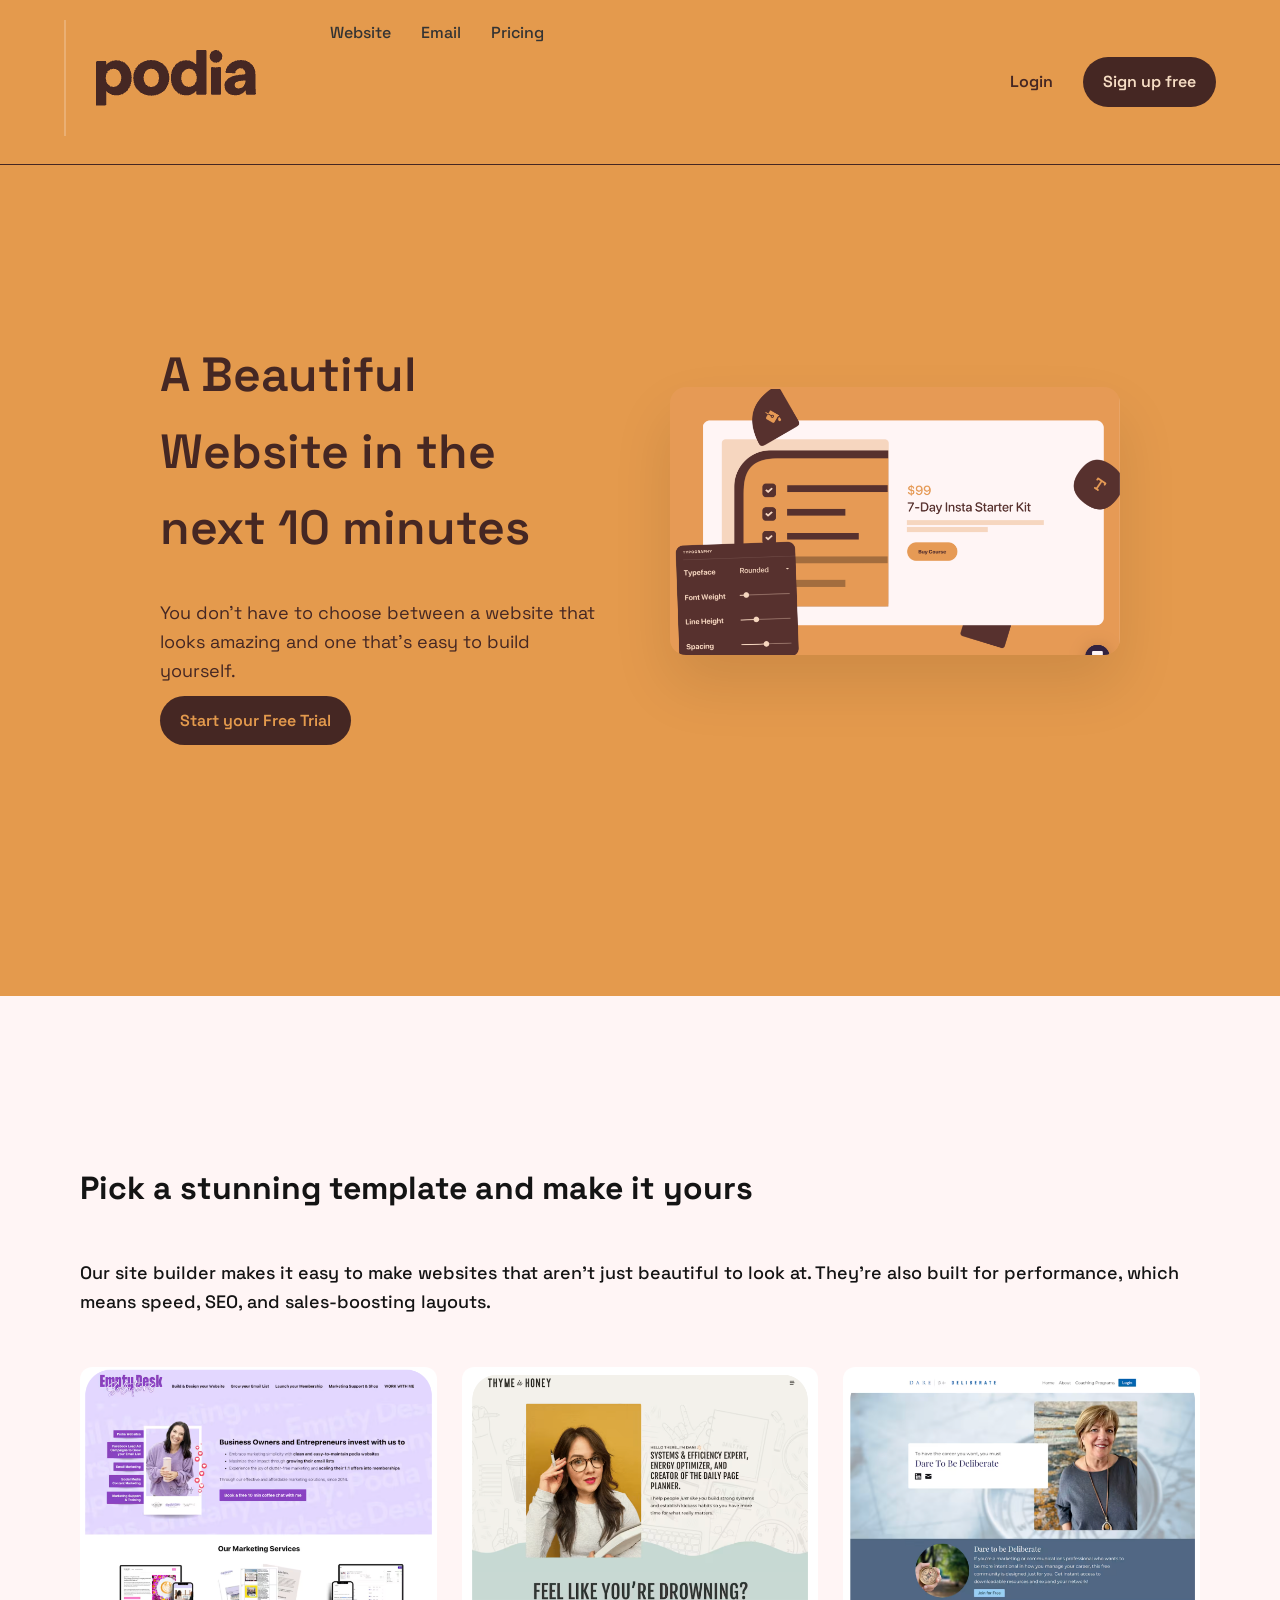
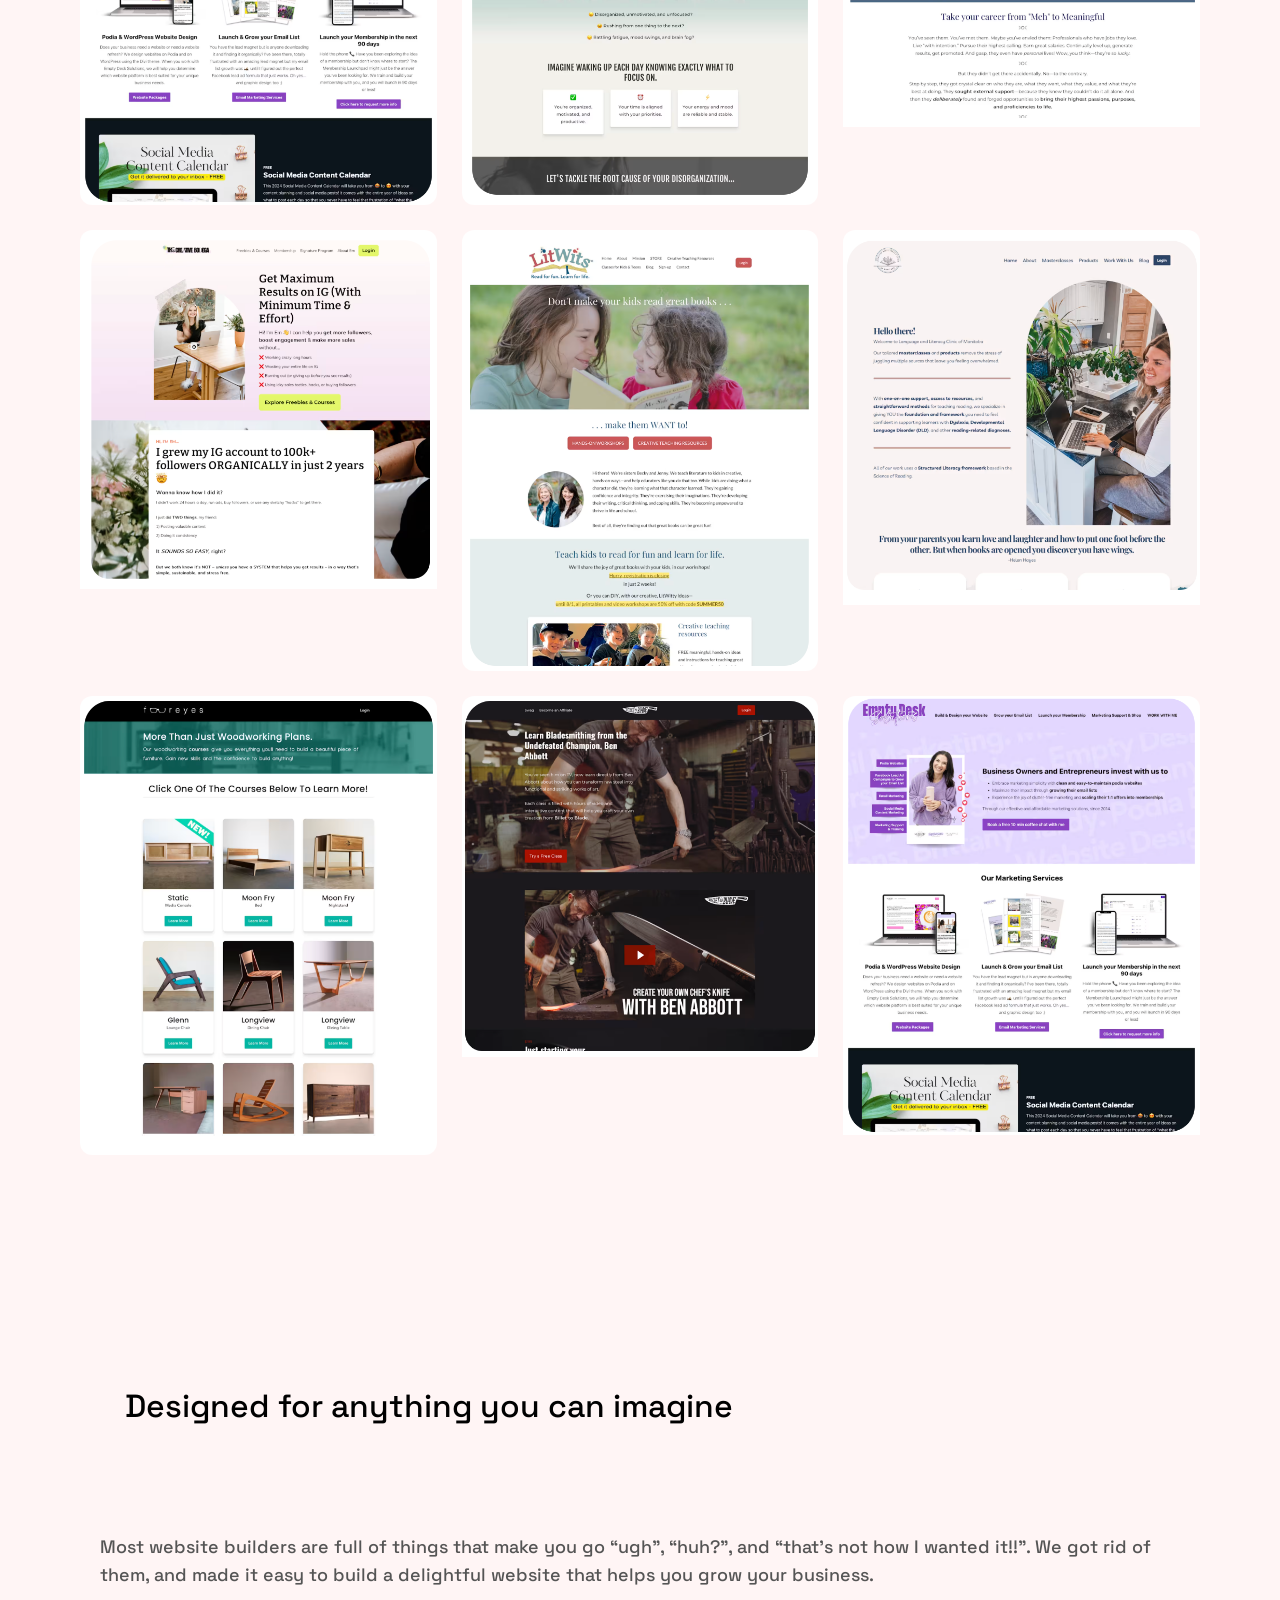
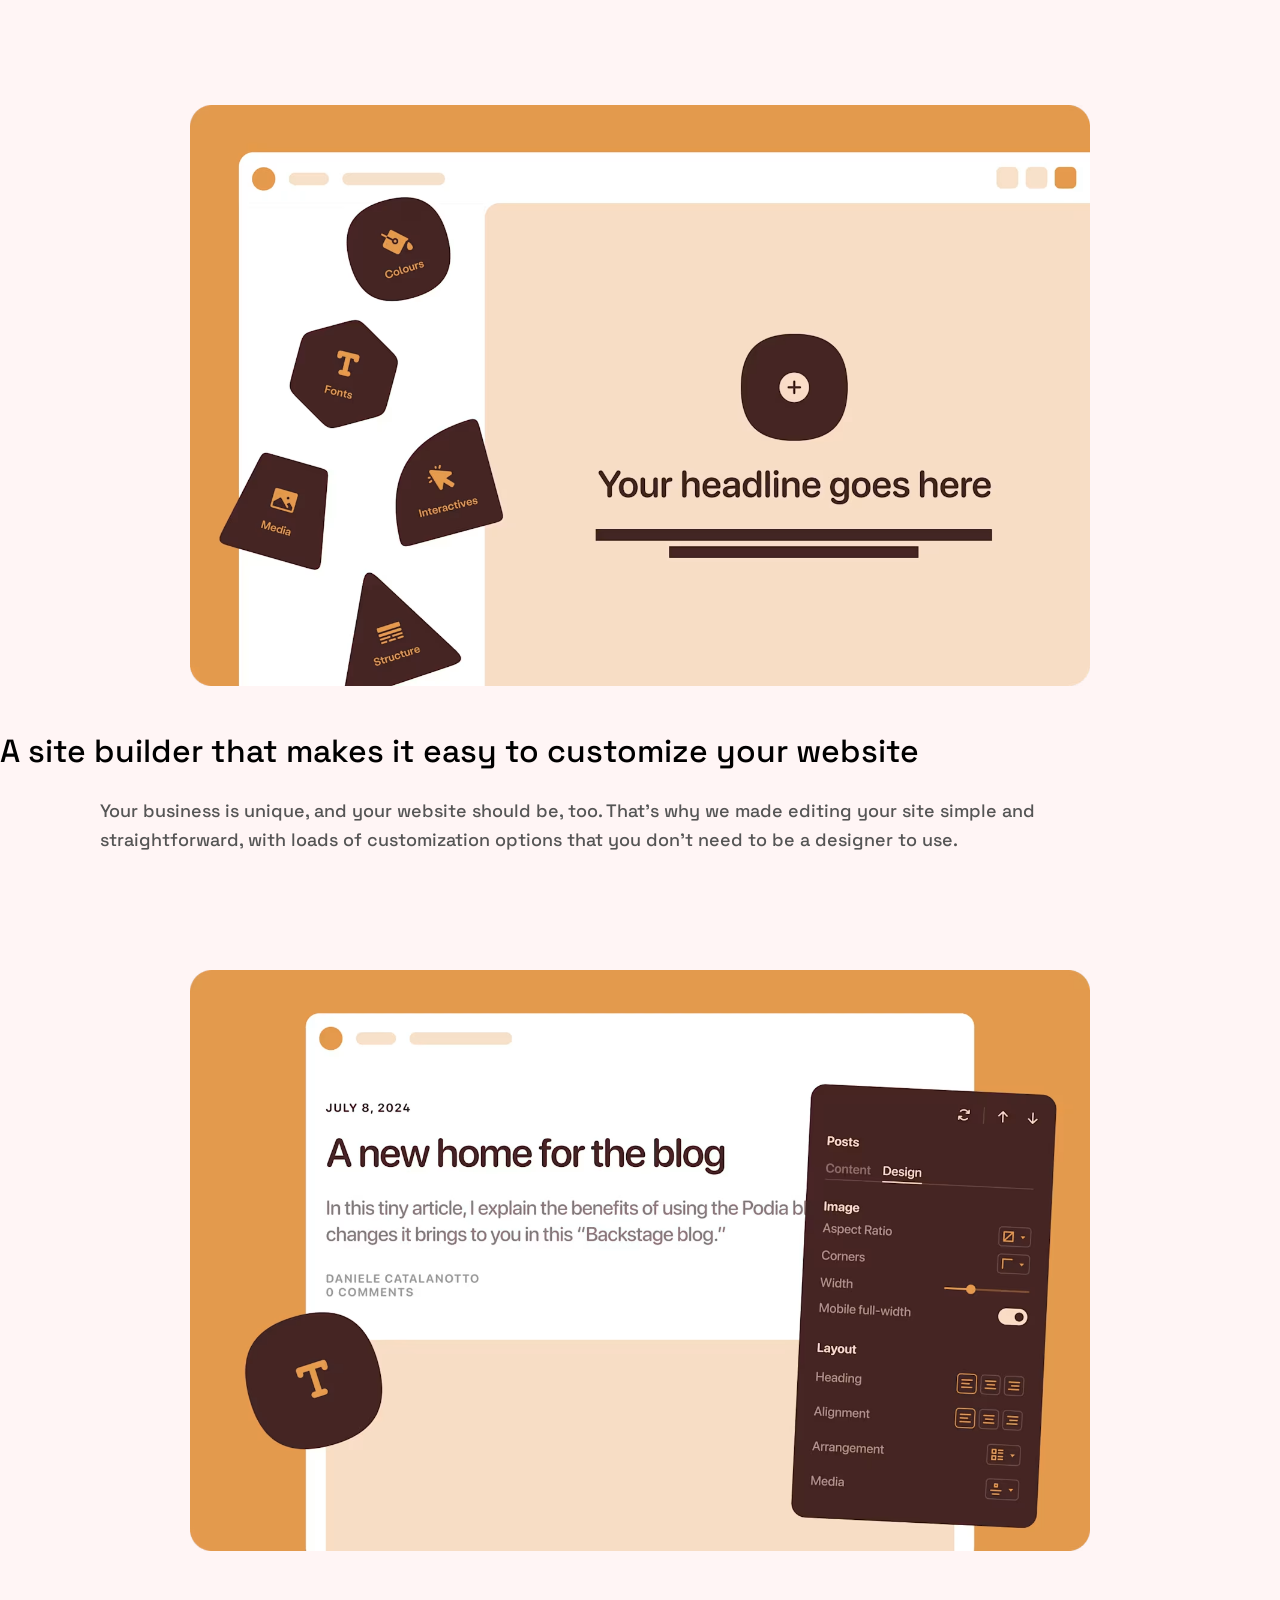
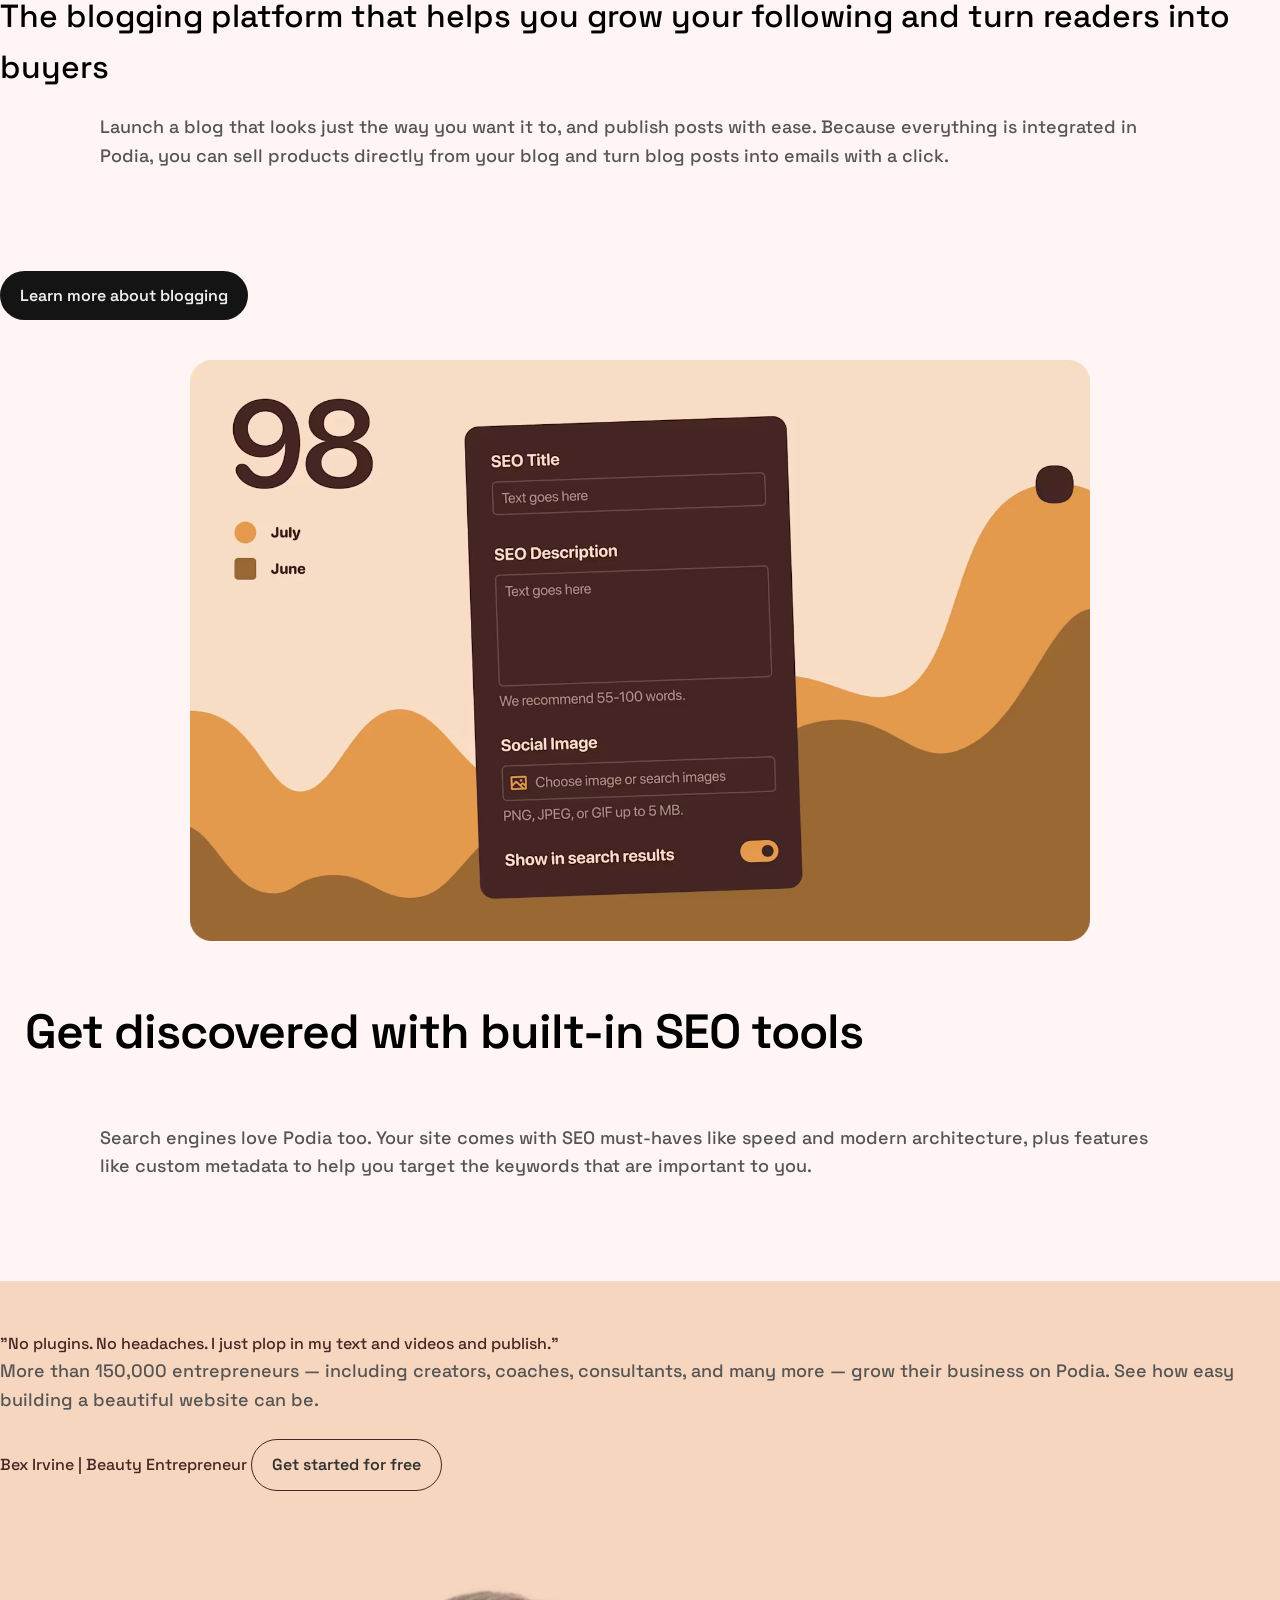
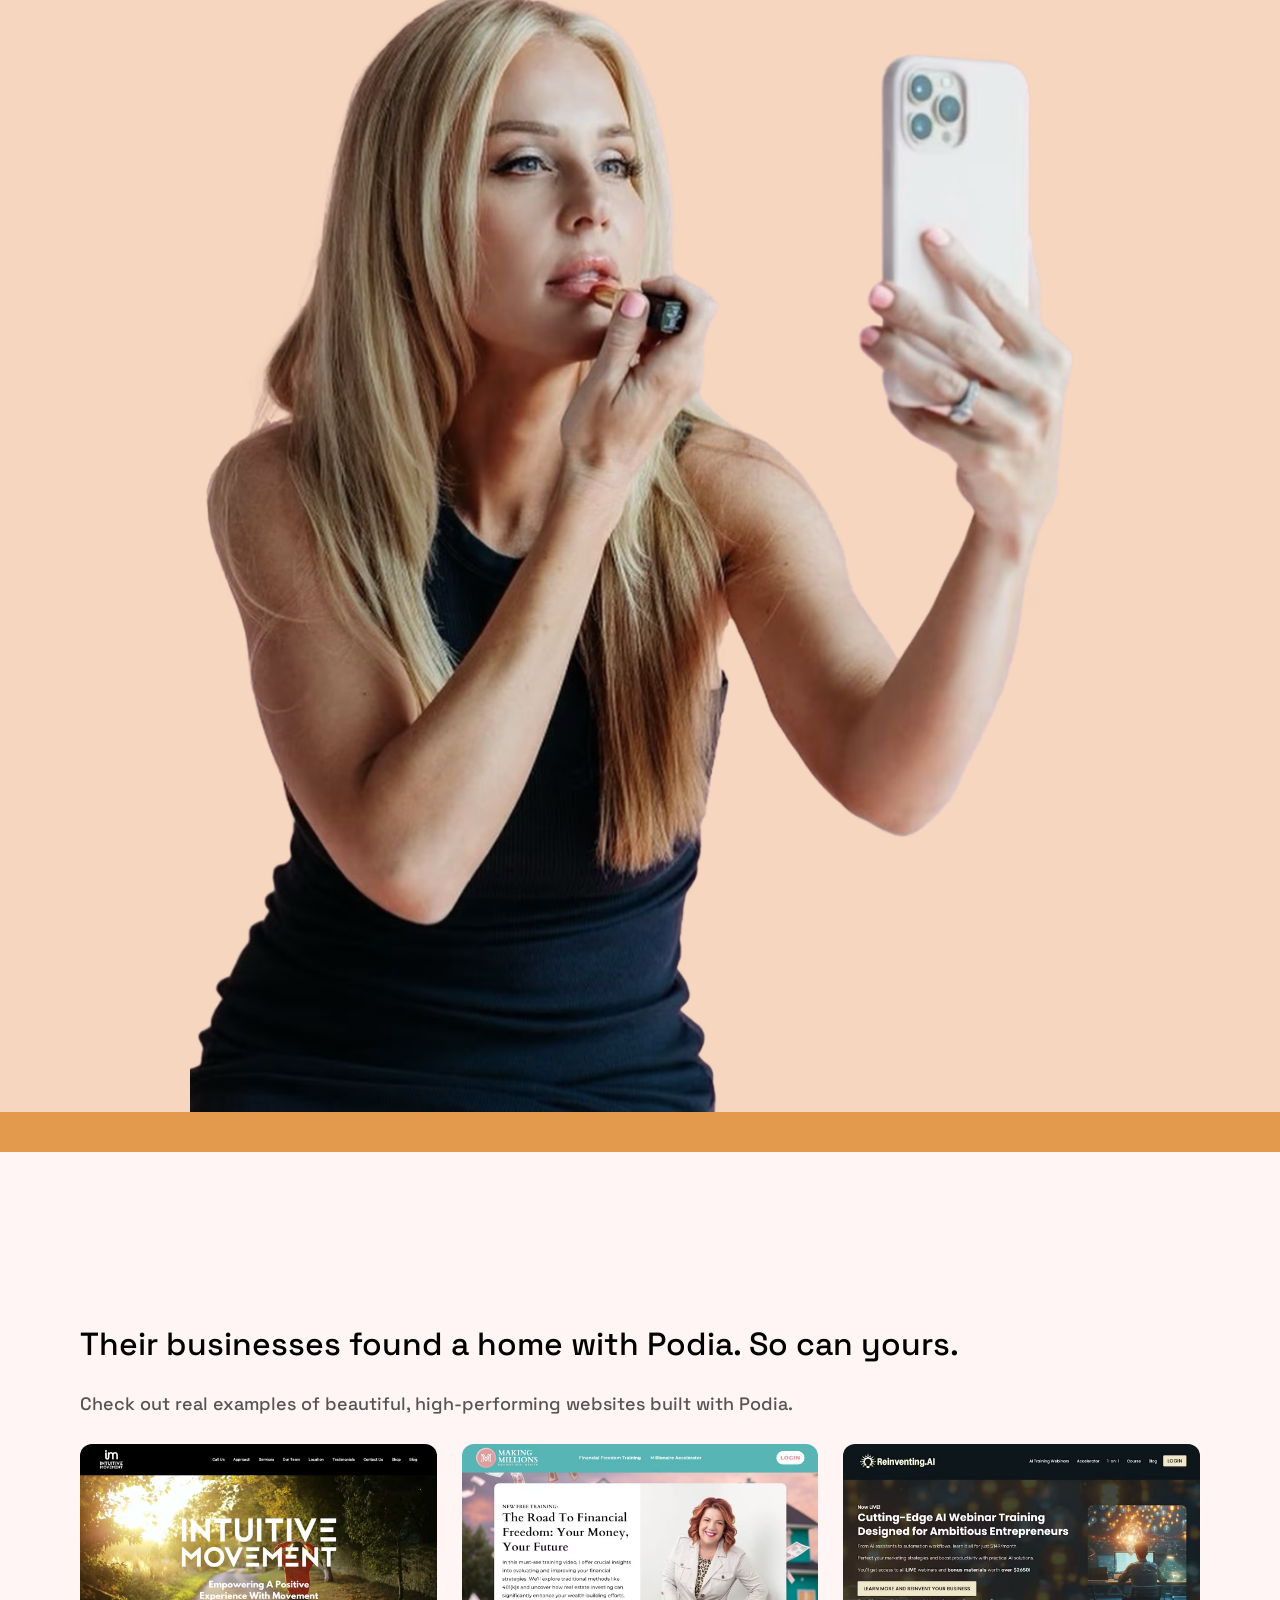
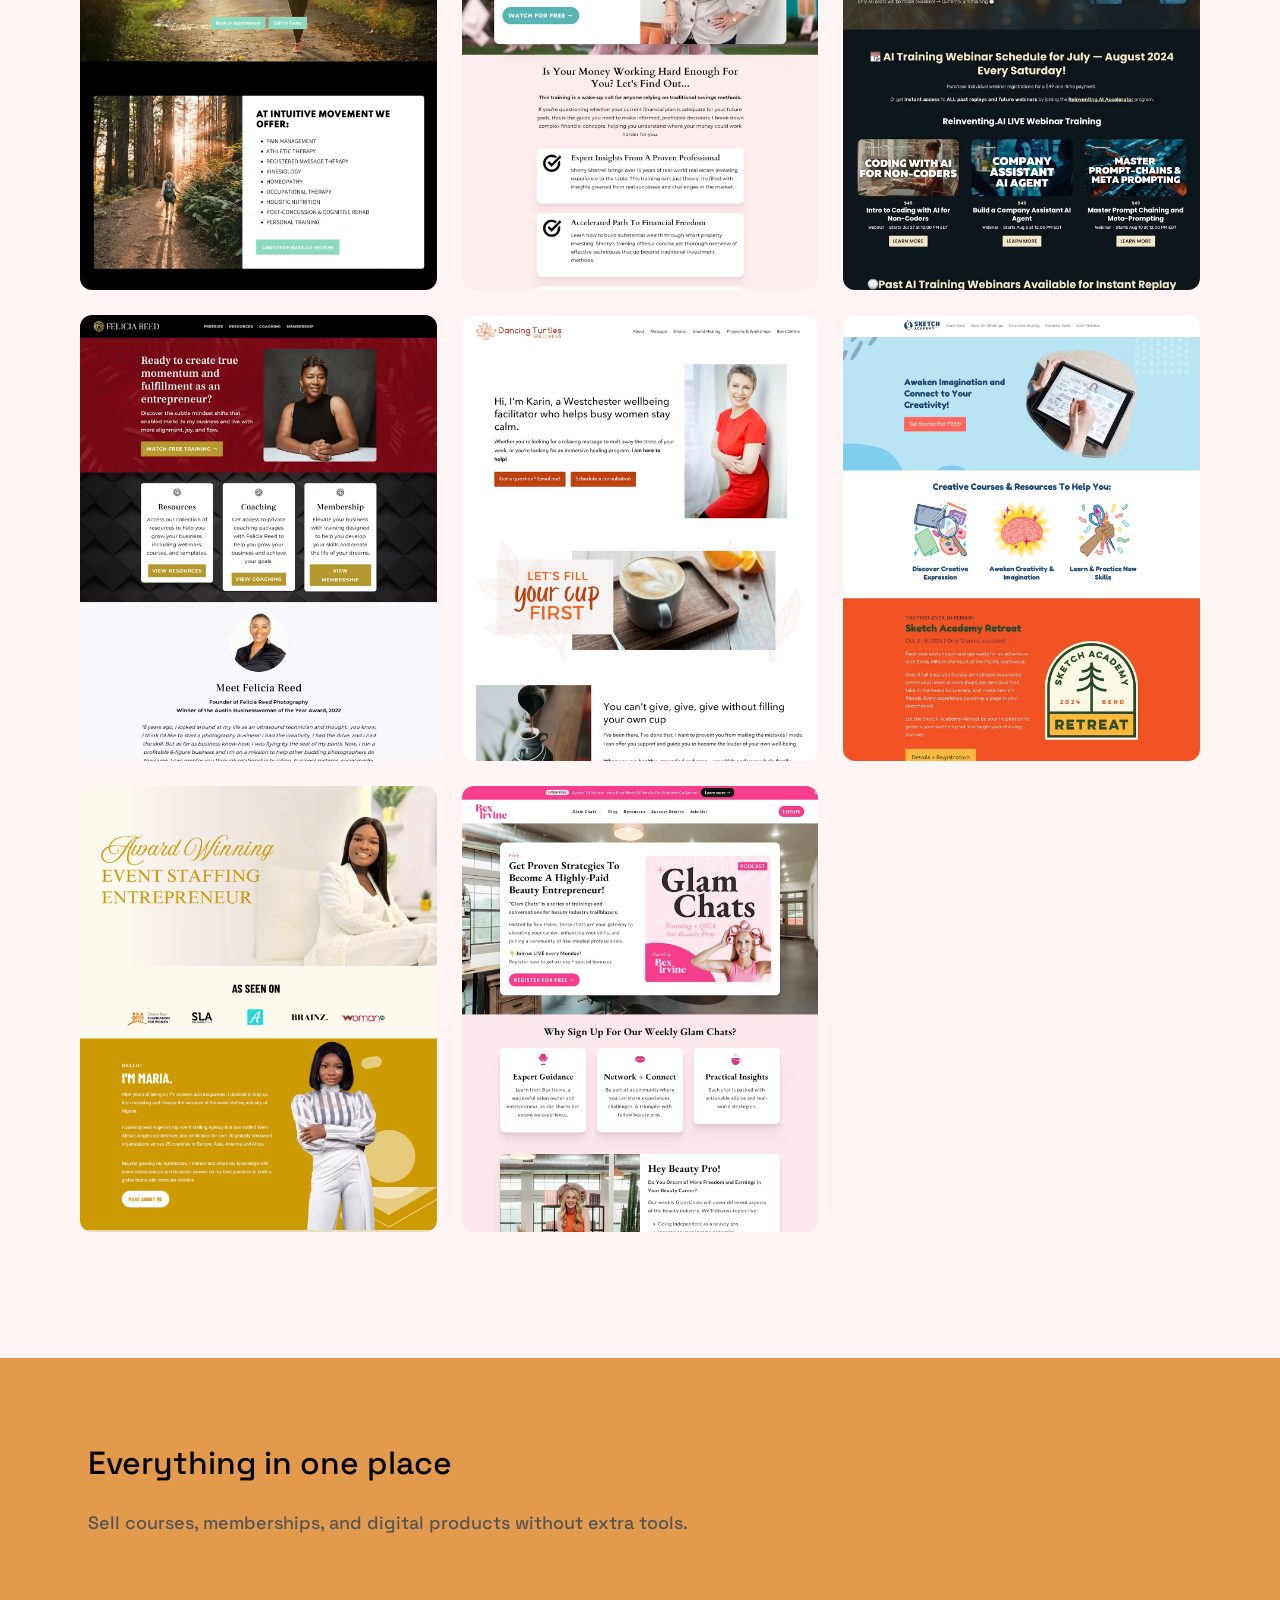
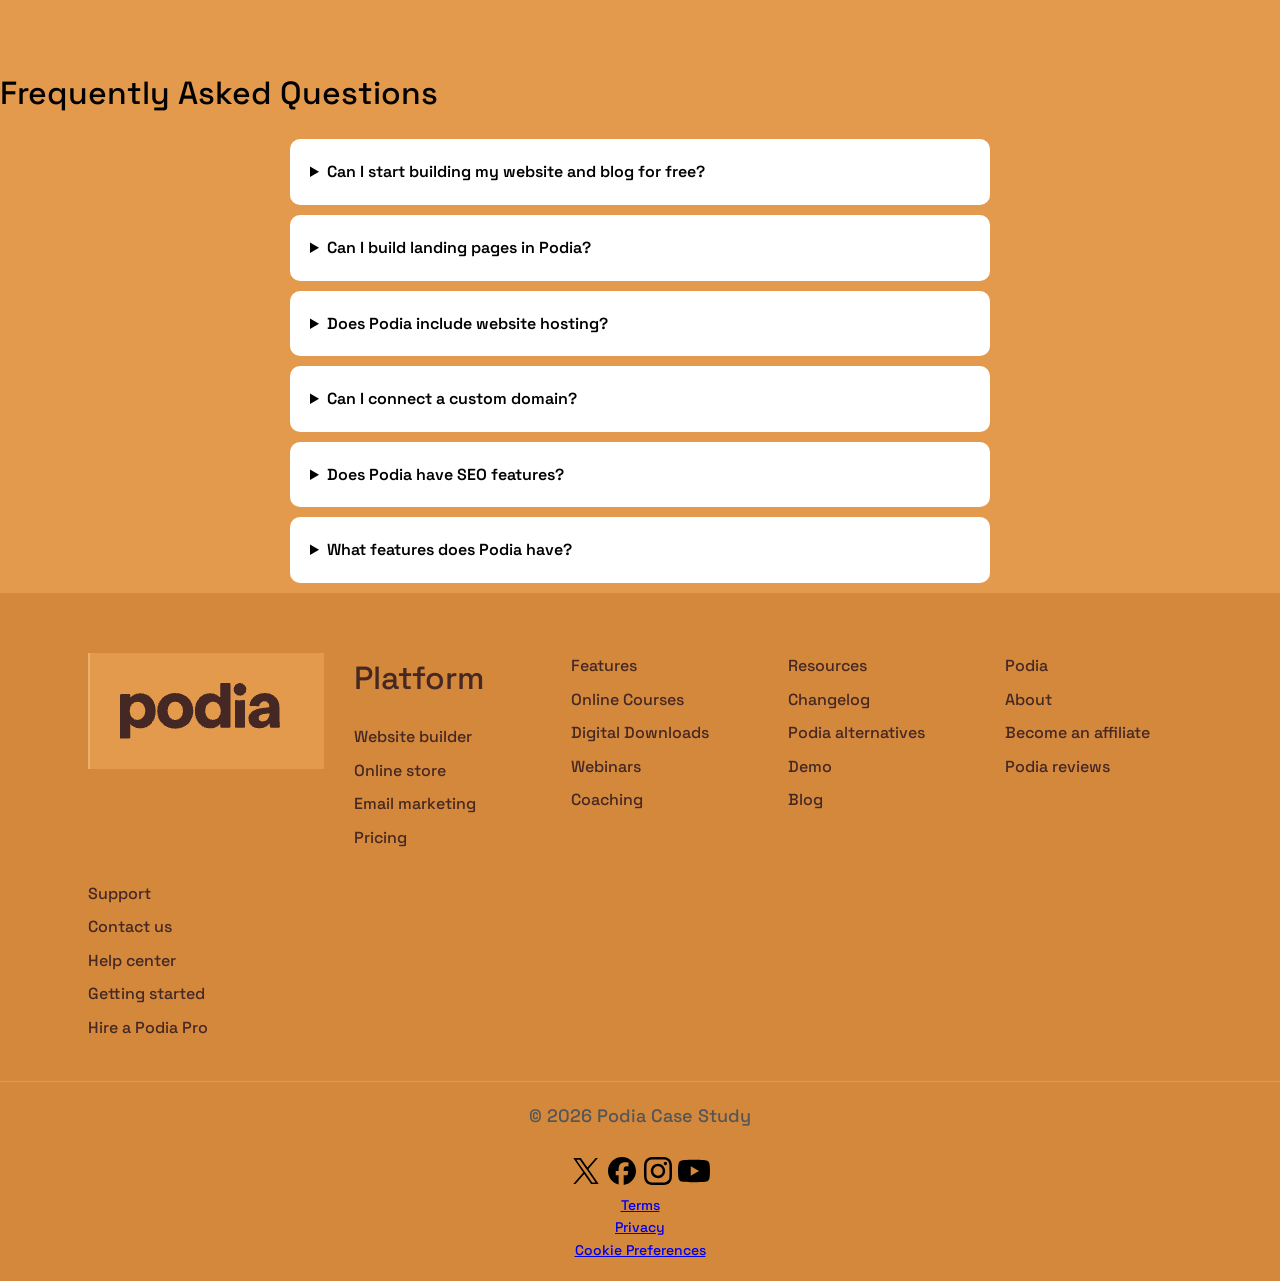
==== index.html @ 660a4ef2 "paths" ====
<!DOCTYPE html>

<html lang="en">

<head>

   <meta charset="UTF-8">
   <meta name="viewport" content="width-device-width, initial-scale-1.0">
    <meta http-equiv="X-UA-Compatible" content="ie=edge">
    <title>Website Page | Podia </title>

      <!-- Font -->
       <link rel="preconnect" href="https://fonts.googleapis.com">
       <link rel="preconnect" href="https://fonts.gstatic.com" crossorigin>
       <link href="https://fonts.googleapis.com/css2?family=Carter+One&family=Space+Grotesk:wght@300..700&display=swap" rel="stylesheet">
         <link href="https://fonts.googleapis.com/css2?family=Carter+One&family=Space+Grotesk:wght@300..700&display=swap" rel="stylesheet">


     <!-- CSS -->
         <link rel="stylesheet" href="css/normalize.css">
         <link rel="stylesheet" href="css/homepage.css">
</head>

<body>

<main class="page">



  <!-- NAV -->
  <header class="nav">
    <div class="container nav-inner">

      <ul class="nav-links">
        <li>
            <a href="#"><img src="components/img/atom-header-logo.png" alt="podia logo img"></a>
        </li>

        <li>
            <a href="#">Website</a>
        </li>

        <li>
            <a href="#">Email</a>
        </li>

        <li>
            <a href="#">Pricing</a>
        </li>
      </ul>

      <div class="nav-actions">
        <a class="btn btn-login" href="#">Login</a>
        <a class="btn btn-signup" href="#">Sign up free</a>
      </div>

    </div>
</header>



  <!-- HERO -->
  <section class="hero">

<div class="container hero-inner">

      <div class="hero-text">
        <h2 class="hero-header">A Beautiful Website in the next 10 minutes</h2>
        <p class="hero-p">
          You don’t have to choose between a website that looks amazing and one that’s easy to build yourself.
        </p>

        <div class="hero-buttons">
            <a class="btn btn-primary">Start your Free Trial</a>
         </div>
      </div>

      <div class="hero-image">
       <img srcset="components/img/molecule-hero-card.png" src="components/img/molecule-hero-.png" alt="hero-image">
      </div>

 </div>
 
  </section>

    <!-- GALLERY 1 -->
  <section class="gallery section">
    <div class="container-body-grid">
        <h2 class="gallery-heading">Pick a stunning template and make it yours</h2>
        <p class="gallery-p">Our site builder makes it easy to make websites that aren’t just beautiful to look at. They’re also built for performance, which means speed, SEO, and sales-boosting layouts.</p>
        <ul class="gallery-grid">
            <li>
                <a href="#" class="image-link"></a>
                <img src="components/img/template-card.png" alt="webcard">
                 <span class="hover-text">View Site</span>

            </li>
                <li>
                <a href="#" class="image-link"></a>
                <img src="components/img/template-card2.png" alt="webcard">
                 <span class="hover-text">View Site</span>

            </li>
                <li>
                <a href="#" class="image-link"></a>
                <img src="components/img/template-card3.png" alt="webcard">
                 <span class="hover-text">View Site</span>

            </li>
                <li>
                <a href="#" class="image-link"></a>
                <img src="components/img/template-card4.png" alt="webcard">
                 <span class="hover-text">View Site</span>

            </li>
                <li>
                <a href="#" class="image-link"></a>
                <img src="components/img/template-card6.png" alt="webcard">
                 <span class="hover-text">View Site</span>

            </li>
                <li>
                <a href="#" class="image-link"></a>
                <img src="components/img/template-card7.png" alt="webcard">
                 <span class="hover-text">View Site</span>

            </li>
               <li>
                <a href="#" class="image-link"></a>
                <img src="components/img/template-card8.png" alt="webcard">
                 <span class="hover-text">View Site</span>

            </li>
                <li>
                <a href="#" class="image-link"></a>
                <img src="components/img/template-card9.png" alt="webcard">
                 <span class="hover-text">View Site</span>

            </li>
                <li>
                <a href="#" class="image-link"></a>
                <img src="components/img/template-card.png" alt="webcard">
                 <span class="hover-text">View Site</span>

            </li>

        </ul>
    </div>
  </section>

  <div class="header-images">
    <h2 class="header-images-h2">Designed for anything you can imagine</h2>
    <p class="header-images-p">Most website builders are full of things that make you go “ugh”, “huh?”, and “that’s not how I wanted it!!”. We got rid of them, and made it easy to build a delightful website that helps you grow your business.</p>
    <img srcset="components/homeimg/site-builder.avif" src="components/homeimg/site-builder.avif" alt="headline hero image">

    <h2 class-="header-images-h2">A site builder that makes it easy to customize your website</h2>
    <p class="header-images-p">Your business is unique, and your website should be, too. That’s why we made editing your site simple and straightforward, with loads of customization options that you don’t need to be a designer to use.</p>
    <img srcset="components/homeimg/blogging-platform.avif" src="components/homeimg/blogging-platform.avif" alt="blogging image">
     <h2 class-="header-images-h2">The blogging platform that helps you grow your following and turn readers into buyers</h2>
    <p class="header-images-p">Launch a blog that looks just the way you want it to, and publish posts with ease. Because everything is integrated in Podia, you can sell products directly from your blog and turn blog posts into emails with a click.</p>
    <a class="btn btn-primary blog">Learn more about blogging</a>
     <img srcset="components/homeimg/seo-tools.avif" src="components/homeimg/seo-tools.avif" alt="seo tools image">
     <h1>Get discovered with built-in SEO tools</h1>
     <p class="header-images-p">Search engines love Podia too. Your site comes with SEO must-haves like speed and modern architecture, plus features like custom metadata to help you target the keywords that are important to you.</p>
    <div class="bex">
         <q> "No plugins. No headaches. I just plop in my text and videos and publish."</q>

            <p>More than 150,000 entrepreneurs — including creators, coaches, consultants, and many more — grow their business on Podia. See how easy building a beautiful website can be.</p>
             <cite>Bex Irvine | Beauty Entrepreneur</cite>
            <a class="btn btn-secondary">Get started for free</a>
        <img class="bex-img" srcset="components/homeimg/bex-irvine.avif" src="components/homeimg/bex-irvine.avif"  alt="bex irvine image">
    </div>

  </div>


    <!-- GALLERY 2 -->
<section class="gallery section">
    <div class="container-body-grid">
        <h2>Their businesses found a home with Podia. So can yours.</h2>
        <p>Check out real examples of beautiful, high-performing websites built with Podia.</p>
        <ul class="gallery-grid">
            <li>
                <a href="#" class="image-link"></a>
                <img src="components/homeimg/card1.avif" alt="webcard">
                 <span class="hover-text">View Site</span>

            </li>
                <li>
                <a href="#" class="image-link"></a>
                <img src="components/homeimg/card2.avif" alt="webcard">
                 <span class="hover-text">View Site</span>

            </li>
                <li>
                <a href="#" class="image-link"></a>
                <img src="components/homeimg/card3.avif" alt="webcard">
                 <span class="hover-text">View Site</span>

            </li>
                <li>
                <a href="#" class="image-link"></a>
                <img src="components/homeimg/card4.avif" alt="webcard">
                 <span class="hover-text">View Site</span>

            </li>
                <li>
                <a href="#" class="image-link"></a>
                <img src="components/homeimg/card5.avif" alt="webcard">
                 <span class="hover-text">View Site</span>

            </li>
                <li>
                <a href="#" class="image-link"></a>
                <img src="components/homeimg/card6.avif" alt="webcard">
                 <span class="hover-text">View Site</span>

            </li>
               <li>
                <a href="#" class="image-link"></a>
                <img src="components/homeimg/card7.avif" alt="webcard">
                 <span class="hover-text">View Site</span>

            </li>
                <li>
                <a href="#" class="image-link"></a>
                <img src="components/homeimg/card8.avif" alt="webcard">
                 <span class="hover-text">View Site</span>

            </li>
        </ul>
    </div>
  </section>



  <!-- GRID -->

  <!-- CARDS -->


<section class="section">
  <div class="container">

    <div class="feature">
      <div>
        <h2>Everything in one place</h2>
        <p>Sell courses, memberships, and digital products without extra tools.</p>
      </div>
      <img src="images/feature1.png" alt="">
    </div>

  </div>
</section>



<section class="faq">
<h2>Frequently Asked Questions</h2>
 <div class="faq-container">
  <details>
    <summary>Can I start building my website and blog for free?</summary>
    <div class="answer">
      <p>Yep, you can! Podia's 30-day free trial includes our no-code website builder and blogging tool so you can set up your full website, blog, and unlimited landing pages. Whether you’re a new creator or a seasoned small business owner, we make it easy and affordable to establish a memorable online presence.</p>
    </div>
  </details>

  <details>
    <summary>Can I build landing pages in Podia?</summary>
    <div class="answer">
      <p>Absolutely! You can use the Podia website tool to create a full website, stand-alone landing pages, or both. You can also decide whether or not each page has a site header. No matter what you create, you’ll have access to the same great library of website sections and design features.</p>
    </div>
  </details>


  <details>
    <summary>Does Podia include website hosting?</summary>
    <div class="answer">
      <p>We host all Podia websites, landing pages, and blogs, so you don’t have to worry about finding, maintaining, and paying for your own hosting. Podia websites also come with an SSL certificate to keep your site safe and secure.</p>
    </div>
  </details>

    <details>
    <summary>Can I connect a custom domain?</summary>
    <div class="answer">
      <p>All plans come with a free podia.com subdomain that you can use for as long as you like. If you prefer to use a custom domain name, you can connect your custom domain on Mover and Shaker.</p>
    </div>
  </details>

    <details>
    <summary>Does Podia have SEO features?</summary>
    <div class="answer">
      <p>Podia has SEO features for your website pages, landing pages, and blog posts. For each page and post, you can adjust your SEO title and description, customize your URL, and decide whether or not your content should appear in the search results.</p>
    </div>
  </details>


    <details>
    <summary>What features does Podia have?</summary>
    <div class="answer">
      <p>Podia is an all-in-one platform for running your online business. You get a full website, your own blog, unlimited landing pages, and the ability to sell digital products like courses, coaching, downloads, webinars, and any other type of file you like. Podia also includes your checkout cart, online store, affiliates, and email marketing so you don’t have to connect other tools.</p>
    </div>
  </details>


</div>

</section>

</main>


 <!-- FOOTER -->
 <footer class="footer">

  <div class="container footer-grid">

    <!-- BRAND -->
    <div class="footer-branding">
      <img src="components/img/atom-header-logo.png" alt="Podia logo">
    </div>

    <!-- COLUMN -->
    <div class="footer-col">
   <h2>Platform</h2>
                <a href="#">Website builder </a>
                <a href="#">Online store </a>
                <a href="#">Email marketing </a>
                <a href="#">Pricing </a>
                </div>
                 <div class="footer-col">
                <h3>Features</h3>
                <a href="#">Online Courses </a>
                <a href="#">Digital Downloads </a>
                <a href="#">Webinars </a>
                <a href="#">Coaching </a>
                </div>

                <div class="footer-col">
                    <h3>Resources</h3>
                    <a href="#">Changelog </a>
                    <a href="#">Podia alternatives </a>
                    <a href="#">Demo </a>
                    <a href="#">Blog </a>
                    </div>

                <div class="footer-col">
                    <h3>Podia</h3>
                    <a href="#">About </a>
                    <a href="#">Become an affiliate </a>
                    <a href="#">Podia reviews </a>
                    </div>


                <div class="footer-col">
                <h3>Support</h3>
                <a href="#">Contact us </a>
                <a href="#">Help center </a>
                <a href="#">Getting started </a>
                <a href="#">Hire a Podia Pro </a>
                </div>


  </div>

  <div class="footer-bottom">
    <div class="container">
      <p>© 2026 Podia Case Study</p>
      <svg xmlns="http://www.w3.org/2000/svg" width="32" height="32" viewBox="0 0 32 32">
        <path d="M18.42,14.009L27.891,3h-2.244l-8.224,9.559L10.855,3H3.28l9.932,14.455L3.28,29h2.244l8.684-10.095,6.936,10.095h7.576l-10.301-14.991h0Zm-3.074,3.573l-1.006-1.439L6.333,4.69h3.447l6.462,9.243,1.006,1.439,8.4,12.015h-3.447l-6.854-9.804h0Z"></path>
            </svg>
            <svg xmlns="http://www.w3.org/2000/svg" width="32" height="32" viewBox="0 0 32 32">
              <path d="M16,2c-7.732,0-14,6.268-14,14,0,6.566,4.52,12.075,10.618,13.588v-9.31h-2.887v-4.278h2.887v-1.843c0-4.765,2.156-6.974,6.835-6.974,.887,0,2.417,.174,3.043,.348v3.878c-.33-.035-.904-.052-1.617-.052-2.296,0-3.183,.87-3.183,3.13v1.513h4.573l-.786,4.278h-3.787v9.619c6.932-.837,12.304-6.74,12.304-13.897,0-7.732-6.268-14-14-14Z"></path>
            </svg>
            <svg xmlns="http://www.w3.org/2000/svg" width="32" height="32" viewBox="0 0 32 32">
                
              <path d="M10.202,2.098c-1.49,.07-2.507,.308-3.396,.657-.92,.359-1.7,.84-2.477,1.619-.776,.779-1.254,1.56-1.61,2.481-.345,.891-.578,1.909-.644,3.4-.066,1.49-.08,1.97-.073,5.771s.024,4.278,.096,5.772c.071,1.489,.308,2.506,.657,3.396,.359,.92,.84,1.7,1.619,2.477,.779,.776,1.559,1.253,2.483,1.61,.89,.344,1.909,.579,3.399,.644,1.49,.065,1.97,.08,5.771,.073,3.801-.007,4.279-.024,5.773-.095s2.505-.309,3.395-.657c.92-.36,1.701-.84,2.477-1.62s1.254-1.561,1.609-2.483c.345-.89,.579-1.909,.644-3.398,.065-1.494,.081-1.971,.073-5.773s-.024-4.278-.095-5.771-.308-2.507-.657-3.397c-.36-.92-.84-1.7-1.619-2.477s-1.561-1.254-2.483-1.609c-.891-.345-1.909-.58-3.399-.644s-1.97-.081-5.772-.074-4.278,.024-5.771,.096m.164,25.309c-1.365-.059-2.106-.286-2.6-.476-.654-.252-1.12-.557-1.612-1.044s-.795-.955-1.05-1.608c-.192-.494-.423-1.234-.487-2.599-.069-1.475-.084-1.918-.092-5.656s.006-4.18,.071-5.656c.058-1.364,.286-2.106,.476-2.6,.252-.655,.556-1.12,1.044-1.612s.955-.795,1.608-1.05c.493-.193,1.234-.422,2.598-.487,1.476-.07,1.919-.084,5.656-.092,3.737-.008,4.181,.006,5.658,.071,1.364,.059,2.106,.285,2.599,.476,.654,.252,1.12,.555,1.612,1.044s.795,.954,1.051,1.609c.193,.492,.422,1.232,.486,2.597,.07,1.476,.086,1.919,.093,5.656,.007,3.737-.006,4.181-.071,5.656-.06,1.365-.286,2.106-.476,2.601-.252,.654-.556,1.12-1.045,1.612s-.955,.795-1.608,1.05c-.493,.192-1.234,.422-2.597,.487-1.476,.069-1.919,.084-5.657,.092s-4.18-.007-5.656-.071M21.779,8.517c.002,.928,.755,1.679,1.683,1.677s1.679-.755,1.677-1.683c-.002-.928-.755-1.679-1.683-1.677,0,0,0,0,0,0-.928,.002-1.678,.755-1.677,1.683m-12.967,7.496c.008,3.97,3.232,7.182,7.202,7.174s7.183-3.232,7.176-7.202c-.008-3.97-3.233-7.183-7.203-7.175s-7.182,3.233-7.174,7.203m2.522-.005c-.005-2.577,2.08-4.671,4.658-4.676,2.577-.005,4.671,2.08,4.676,4.658,.005,2.577-2.08,4.671-4.658,4.676-2.577,.005-4.671-2.079-4.676-4.656h0"></path>
            </svg>
            <svg xmlns="http://www.w3.org/2000/svg" width="32" height="32" viewBox="0 0 32 32">
              <path d="M31.331,8.248c-.368-1.386-1.452-2.477-2.829-2.848-2.496-.673-12.502-.673-12.502-.673,0,0-10.007,0-12.502,.673-1.377,.37-2.461,1.462-2.829,2.848-.669,2.512-.669,7.752-.669,7.752,0,0,0,5.241,.669,7.752,.368,1.386,1.452,2.477,2.829,2.847,2.496,.673,12.502,.673,12.502,.673,0,0,10.007,0,12.502-.673,1.377-.37,2.461-1.462,2.829-2.847,.669-2.512,.669-7.752,.669-7.752,0,0,0-5.24-.669-7.752ZM12.727,20.758V11.242l8.364,4.758-8.364,4.758Z"></path>
            </svg>

            <ul class="legal links">
                <li> <a class="link" href="#">Terms</a></li>
                <li> <a class="link" href="#">Privacy</a></li>
                 <li> <a class="link" href="#">Cookie Preferences </a></li>
            </ul>

      
    </div>
  </div>

</footer>



</body>


</html>
---- css/homepage.css ----
/* =========================
   RESET // BASE 
========================= */
* {
  box-sizing: border-box;
  margin: 0;
  padding: 0;
}

.section {
  padding: 120px 0;
}

.hero {
  padding-top: 140px;
}

.card {
  padding: 40px;
}

.hero {
  background: linear-gradient(180deg, #ffffff 0%, #f7f7fb 100%);
}

body {
  font-family: 'Space Grotesk', 'Inter', sans-serif;
  background: #E49A4D;
  line-height: 1.6;
  font-weight: 500;
}

.container {
  max-width: 1100px;
  margin: 0 auto;
  padding: 0 24px;
}

.section {
  padding: 80px 0;
}


h1 {
  font-size: 3rem;
  font-weight: 600;
  padding: 25px;
  border-radius: 20px;
  margin-block-start: 0.83em;
  margin-block-end: 0.83em; 
  margin-inline-start: 0px; margin-inline-end: 0px;
  line-height: 1.1;
  letter-spacing: -1px;

}

h2 {
    font-size: 2rem;
    margin-bottom: 20px;
}

p {
    margin-bottom: 25px;
    font-size: 18px;
  color: #555;
}
/* =========================
   layout 
========================= */
.container {
  width: 90%;
  max-width: 1200px;
  margin: 0 auto;
}

.section {
  padding: 80px 0;
}


/* =========================
  IMAGES
========================= */

.img {

     width: 100%;
  height: auto;
  display: block;
  object-fit: cover;
}

.header-images img {
  max-width: 900px;
  width: 100%;
  margin: 40px auto;
  display: block;
}

.feature img {
  max-width: 480px;
  width: 100%;
}



.hero-image {
  max-width: 500px;
}

.hero-image img {
  width: 100%;
}

/* =========================
   nav bar 
========================= */
.nav {
  background: #E49A4D;
  border-bottom: 1px solid #452723;
}

.nav-inner {
  display: flex;
  align-items: center;
  justify-content: space-between;
  padding: 20px 0;
}

.nav-links {
  display: flex;
  gap: 30px;
  list-style: none;
}

.nav-links a {
  text-decoration: none;
  color: #333;
  font-weight: 500;
}

.nav-actions {
  display: flex;
  gap: 10px;
}

nav-toggle {
    max-width: 100%;
    max-height: auto;
}

/* =========================
   BUTTONS 
========================= */


.btn {
  padding: 12px 20px;
  border-radius: 999px;
  font-weight: 600;
  text-decoration: none;
  display: inline-block;
  transition: 0.2s ease;
}

.btn-primary {
  background: #452723;
  color: #E49A4D;
  box-shadow: 0 8px 20px rgba #452723 ;
}

.btn-primary:hover {
  background: #452723;
  transform: translateY(-2px);

}

.btn-secondary {
  border: 1px solid #452723;
  color: #333;
}

.btn-login {
  color: #452723;
}

.btn-signup {
  background: #452723;
  color: #F6DDC4;
}



/* =========================
   HERO
========================= */

.hero {
    background: #E49A4D;
    padding: 140px 80px 251px 80px;
}

.hero-header {
    display: block;
    color: #452723;
    font-weight: 600;
    transition: .3s, opacity .3s;
    font-size: 3em;
    margin-block-start: 0.67em;
    margin-block-end: 0.67em;
    margin-inline-start: 0px;
    margin-inline-end: 0px;
}

.hero-inner {
  display: flex;
  align-items: center;
  gap: 60px;
}

.hero-text {
  flex: 1;
}

.hero-p {
  font-size: 18px;
  color: #452723 ;
  margin-bottom: 10px;
  transition: .3s, opacity .3s;
  font-weight: 400;
  margin-top: 16px;
}

.hero-image {
  flex: 1;
}

.hero-image img {
  width: 100%;
  border-radius: 16px;
  box-shadow: 0 30px 60px rgba(0,0,0,0.1);
}

/* =========================
   GRID 
========================= */


.grid-3 {
  display: grid;
  grid-template-columns: repeat(3, 1fr);
  gap: 25px;
}

.grid-2 {
  display: grid;
  grid-template-columns: repeat(2, 1fr);
  gap: 30px;
}


/* =========================
   CARDS
========================= */


.card {
  background: #452723;
  padding: 30px;
  border-radius: 12px;
  box-shadow: 0 10px 30px rgba(0,0,0,0.05);
  color: #eee9e3;
  border: 1px solid #eee;
  transition: 0.3s ease;
}

.card h3 {
  margin-bottom: 10px;
}

.card:hover {
  transform: translateY(-6px);
  box-shadow: 0 20px 40px rgba(0,0,0,0.08);
}


/* =========================
   GALLERY
========================= */

.gallery.section {
    background: #FFF5F5;
    padding: 167px 80px 126px 80px;

}

.gallery-heading {
    font-weight: 900;
    color: #141414;
    align-items: center;
}

.gallery-p {
    align-items: center;
    display: block;
     color: #141414;
    padding-top: 25px;
    padding-bottom: 25px;
    
}


.gallery-grid {
  display: grid;
  grid-template-columns: repeat(3, 1fr);
  gap: 25px;
  list-style: none;
}

.gallery-grid li {
  position: relative;
  overflow: hidden;
  border-radius: 12px;
  cursor: pointer;
}

.gallery-grid img {
  width: 100%;
  display: block;
  transition: transform 0.4s ease;
}

.gallery-grid li:hover img {
  transform: scale(1.08);
}

.hover-text {
  position: absolute;
  align-items: center;
  bottom: 30px;
  left: 30px;
  background-color: #FFF5F5;
  padding: 50px;
  border-radius: 20px;
  color: #303030;
  font-weight: 600;
  opacity: 0;
  transition: 0.4s ease-in-out;
  max-width: 100%;
}

@keyframes hover-text {
  from {
    transform: translateY(50px);
    opacity: 0;
  }
  to {
    transform: translateY(0);
    opacity: 1;
  }

}

.hover-text {
    animation: slideUpEntrance 0.8s ease-out forwards;
}

.gallery-grid li:hover .hover-text {
  opacity: 1;
}

.header-images-h2 {
    background-color: #FFF5F5;
    margin: 0;
    padding: 100px; 
    padding-left: 125px;

}

.header-images-p {
    padding-left: 100px;
    padding-right: 100px;
    padding-bottom: 75px;
    background-color: #FFF5F5;
}

.header-images {
    background-color: #FFF5F5;
}

.blog {
    background-color: #141414;
    color: #eee;

}


/* =========================
   bex irvine
========================= */

.bex {
    background-color: #F6D6BF;
    color: #452723;
    padding-top: 50px;
}

.bex-img {
    max-width: 400px;
}



/* =========================
   FAQ
========================= */


.faq-container {
  max-width: 700px;
  margin: 0 auto;
}

details {
  background: #fff;
  padding: 20px;
  border-radius: 10px;
  margin-bottom: 10px;
  cursor: pointer;
}

summary {
  font-weight: 600;
}

/* =========================
   FOOTER 
========================= */


.footer {
  background: #D3883C;
  color: #452723;
  padding-top: 60px;
}

.footer-grid {
  display: grid;
  grid-template-columns: repeat(5, 1fr);
  gap: 30px;
}

.footer-col a {
  display: block;
  color: #452723;
  text-decoration: none;
  margin-top: 8px;
}

.footer-col a:hover {
  color: #452723;
}

.footer-bottom {
  border-top: 1px solid #E49A4D;
  margin-top: 40px;
  padding: 20px 0;
  text-align: center;
  font-size: 14px;
}


@media (max-width: 900px) {
  .hero-inner {
    flex-direction: column;
    text-align: center;
  }

  .grid-3 {
    grid-template-columns: 1fr;
  }

  .grid-2 {
    grid-template-columns: 1fr;
  }
}
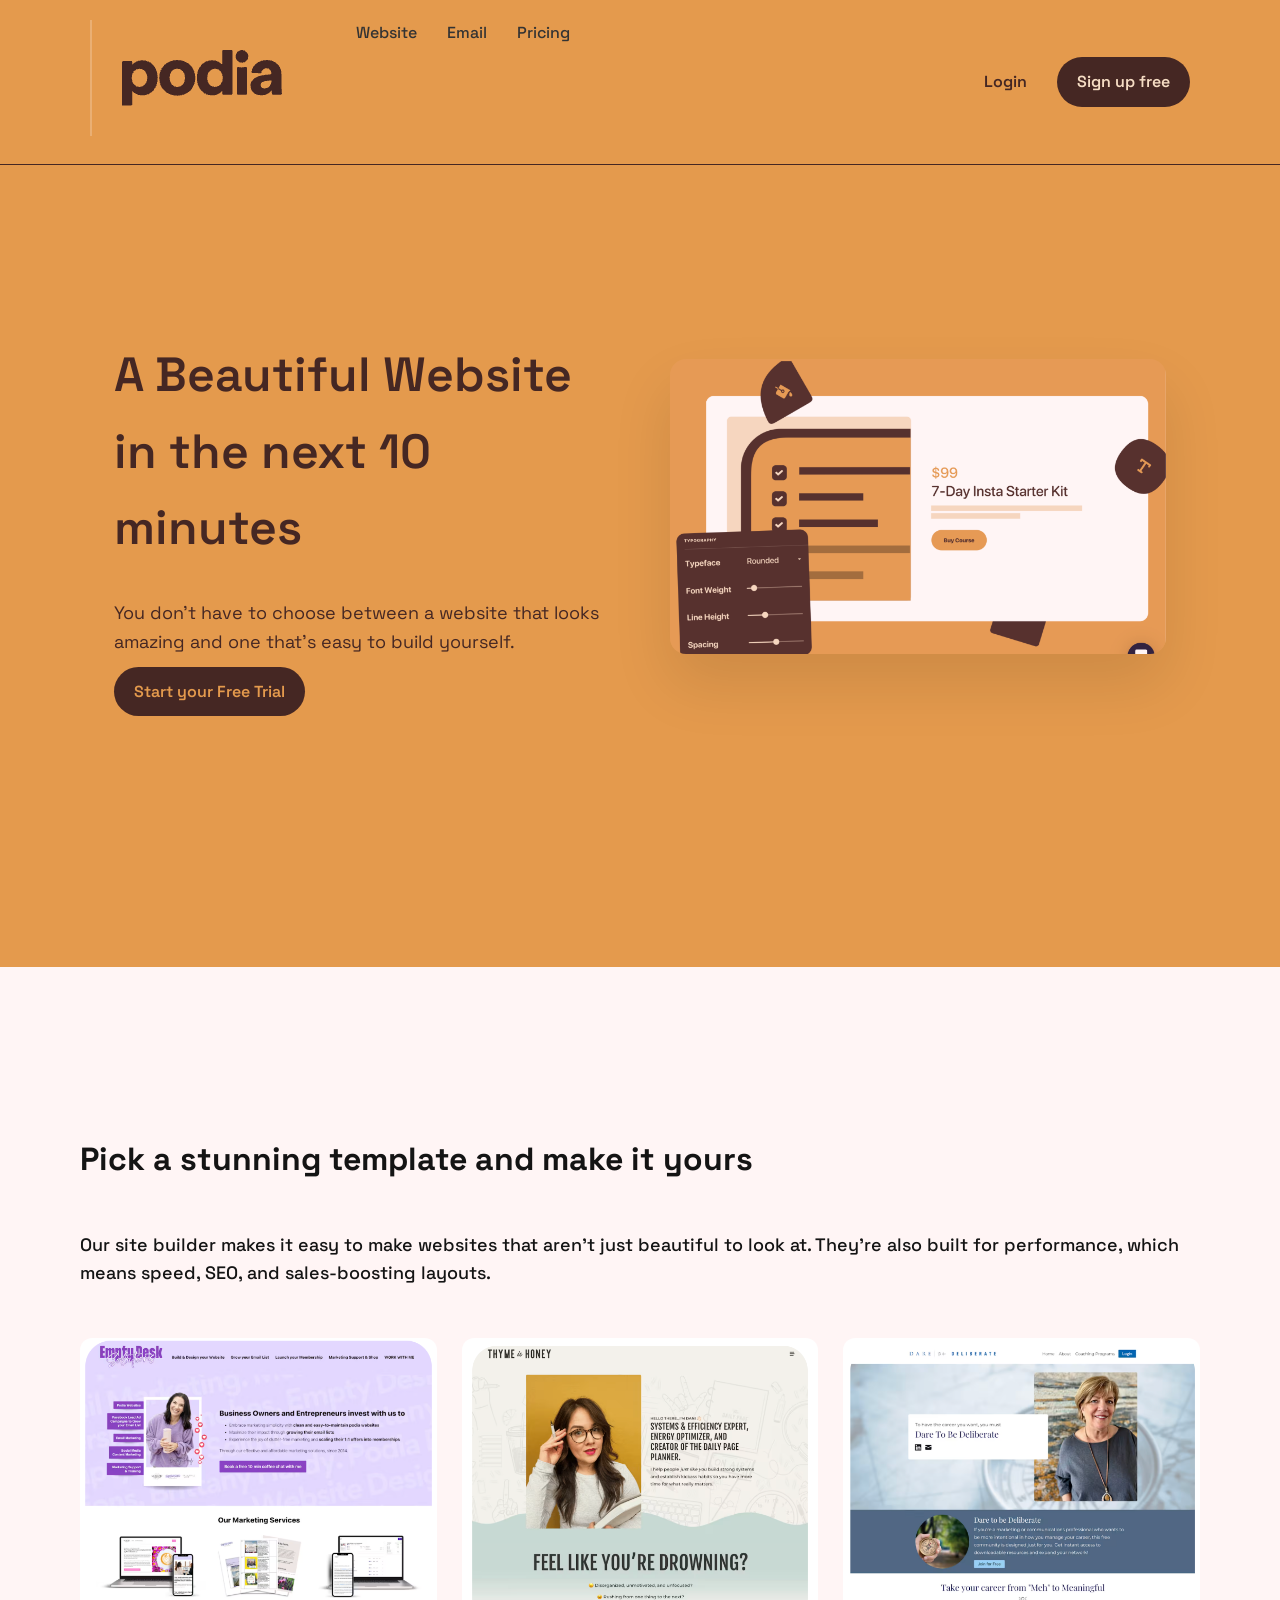
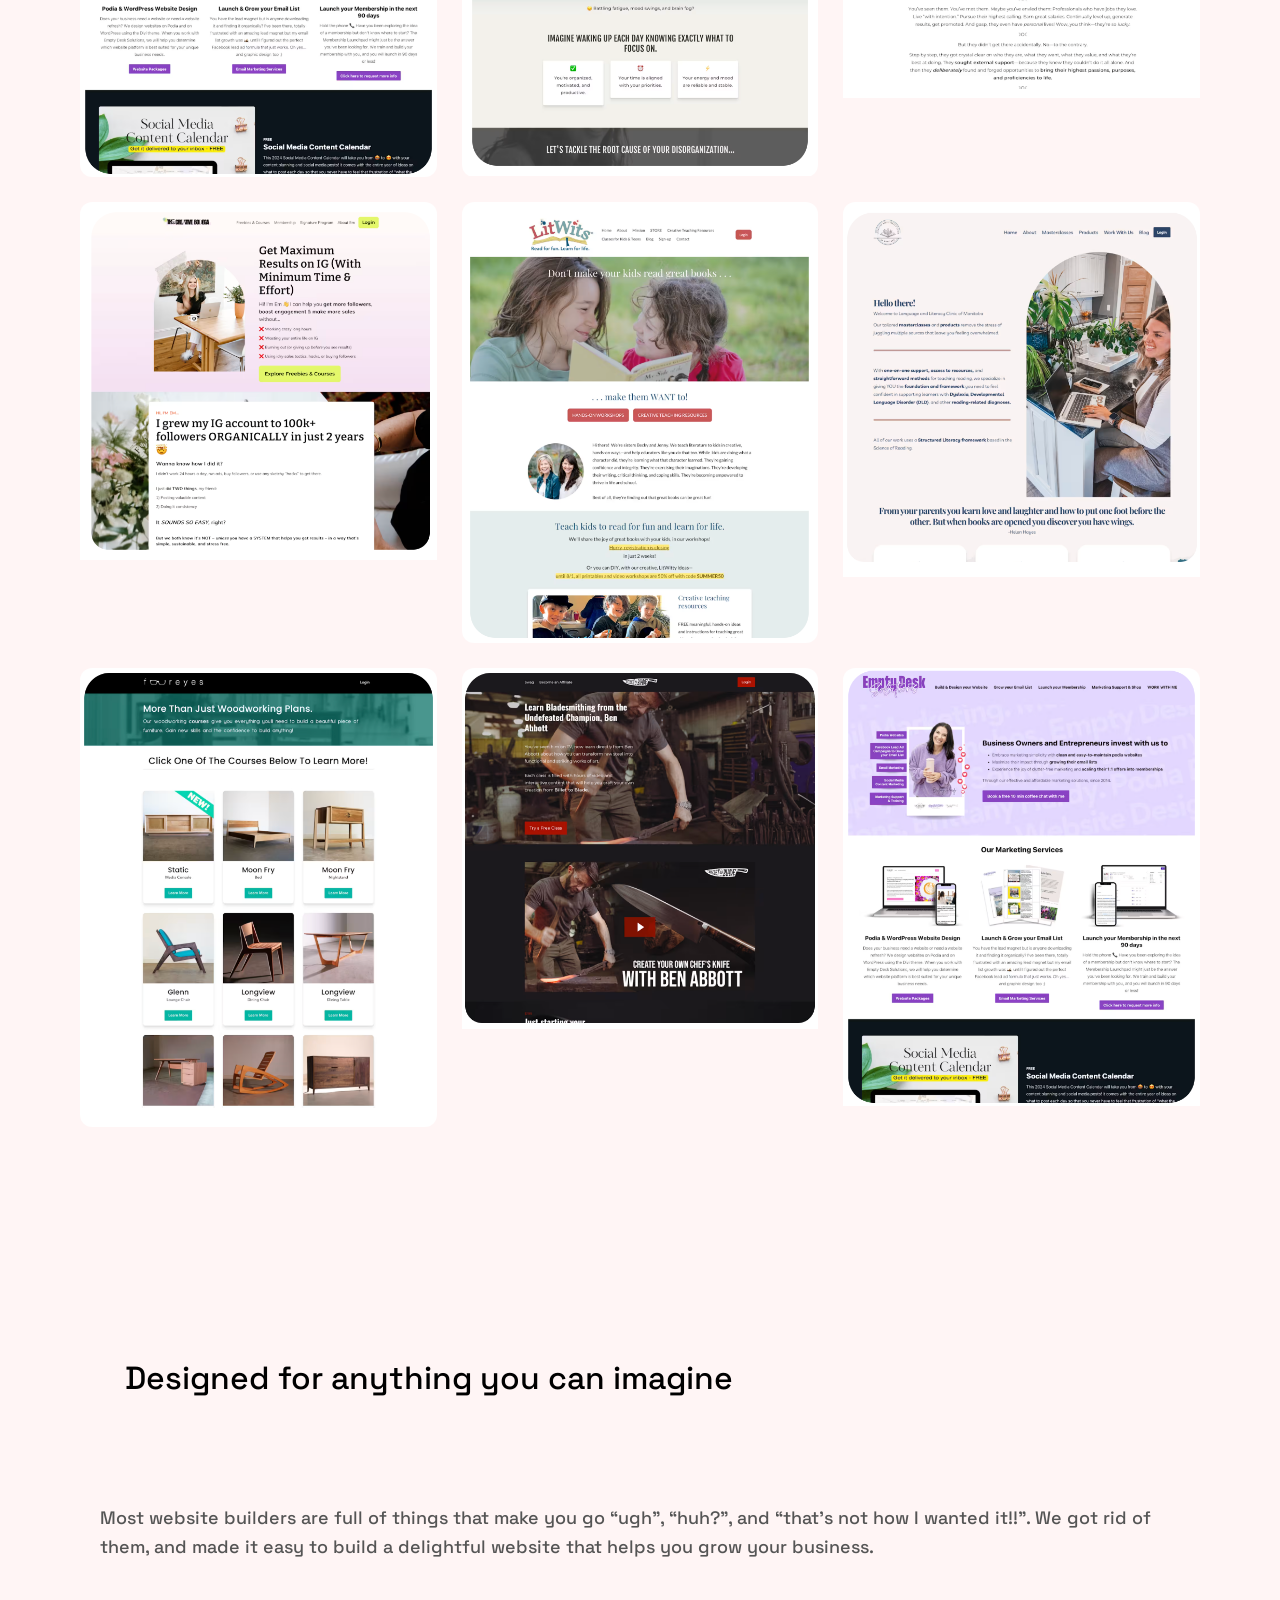
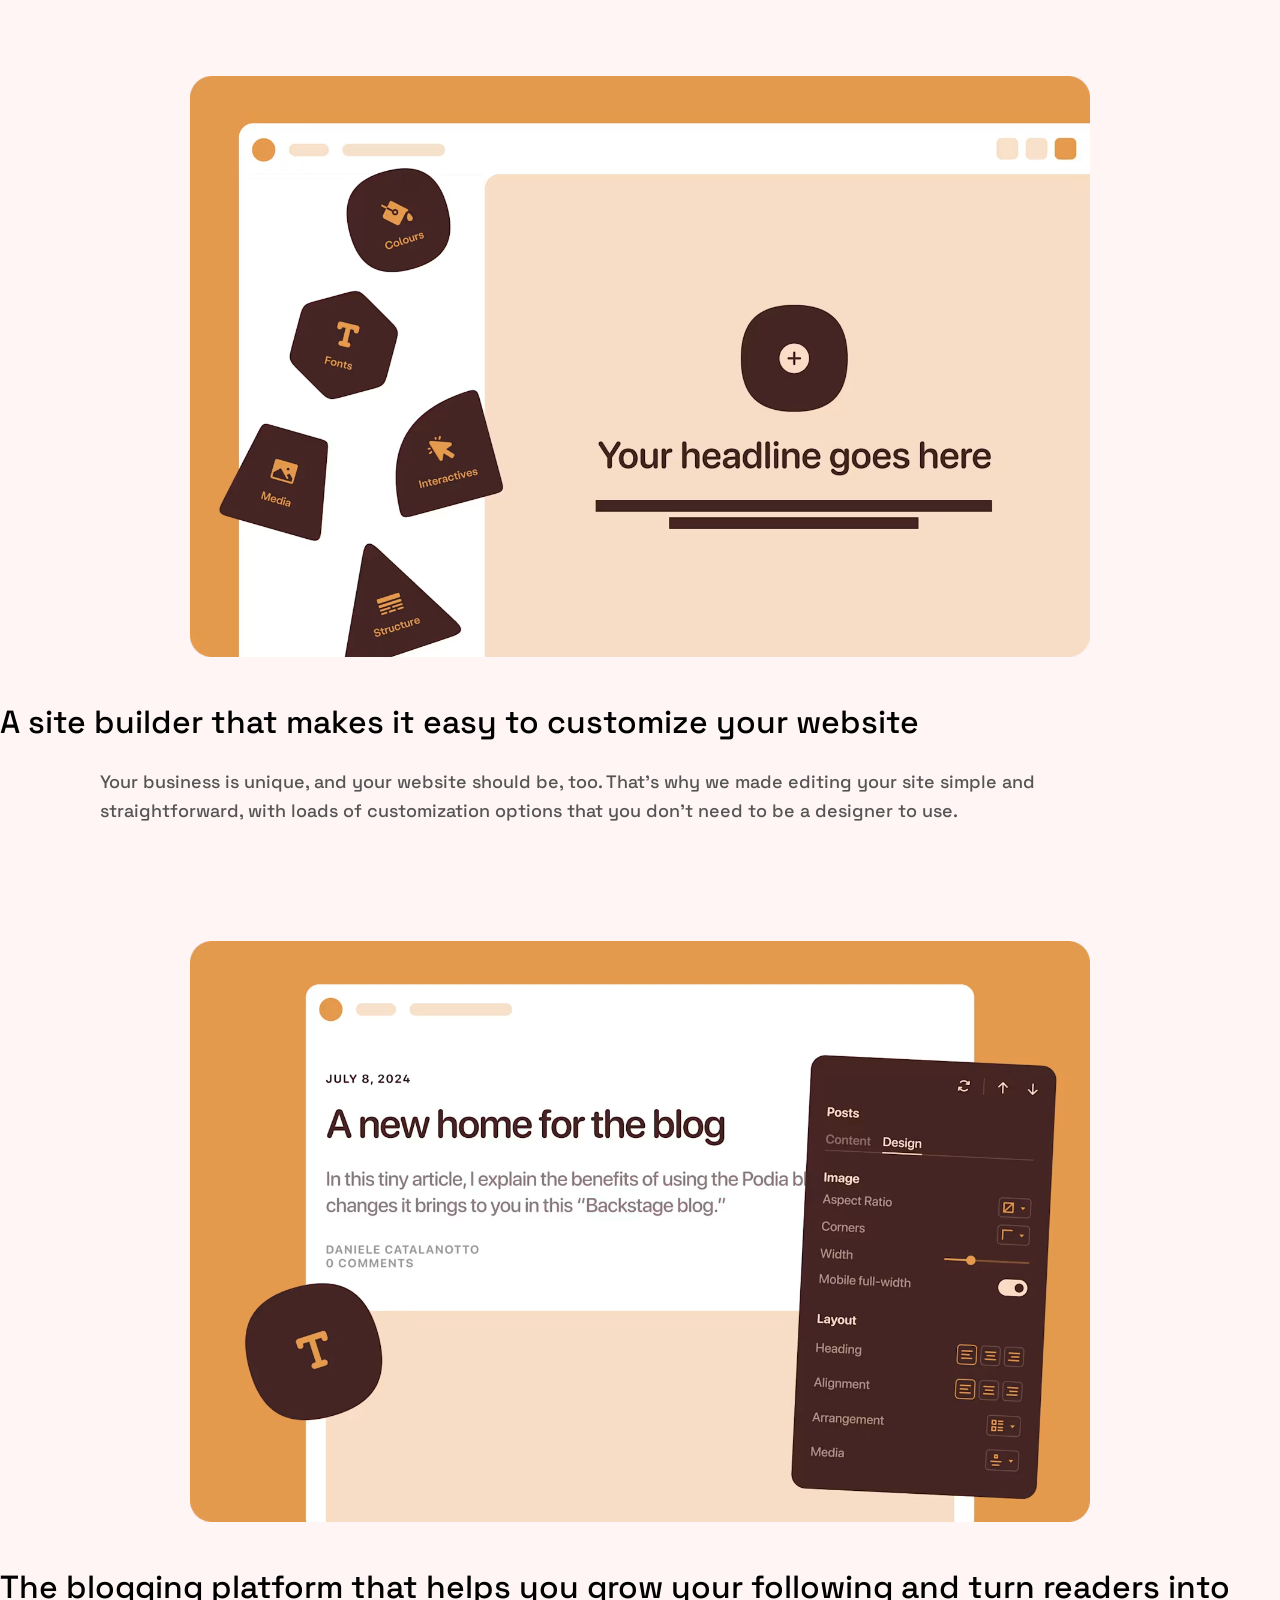
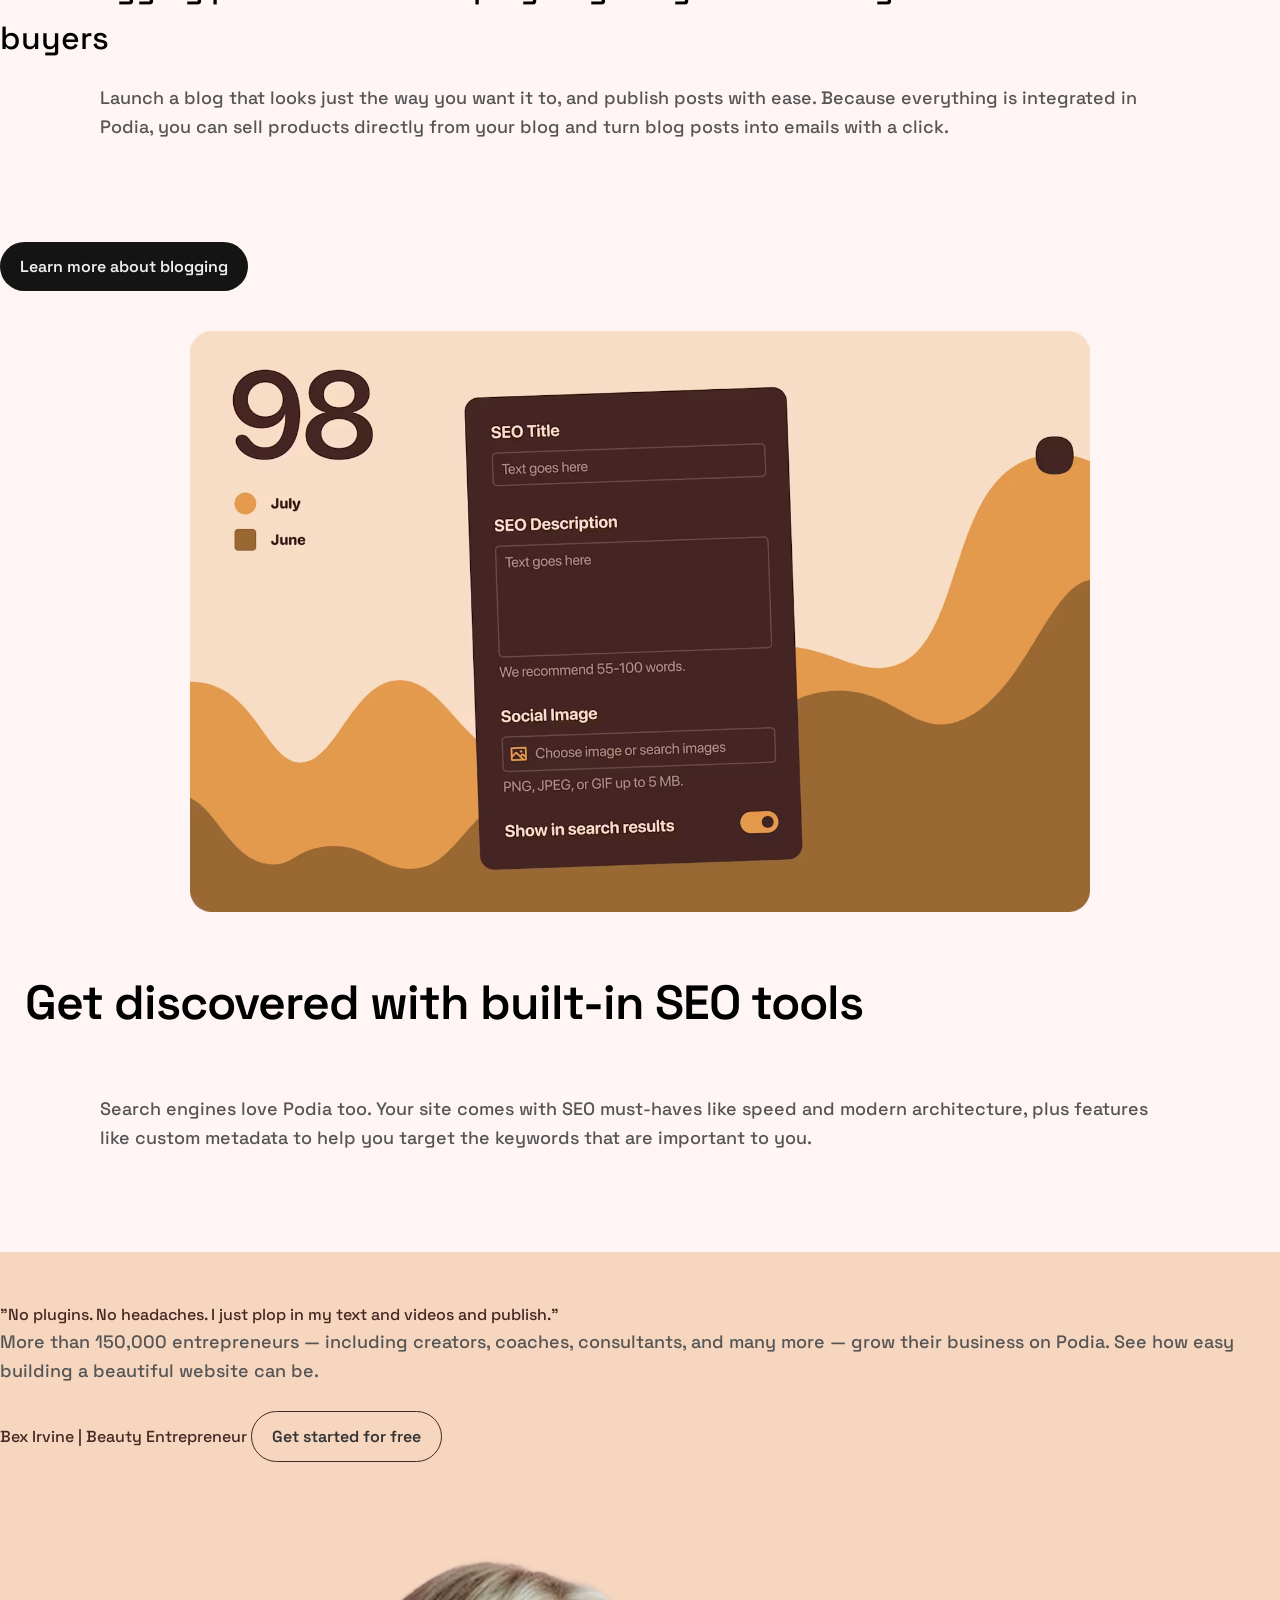
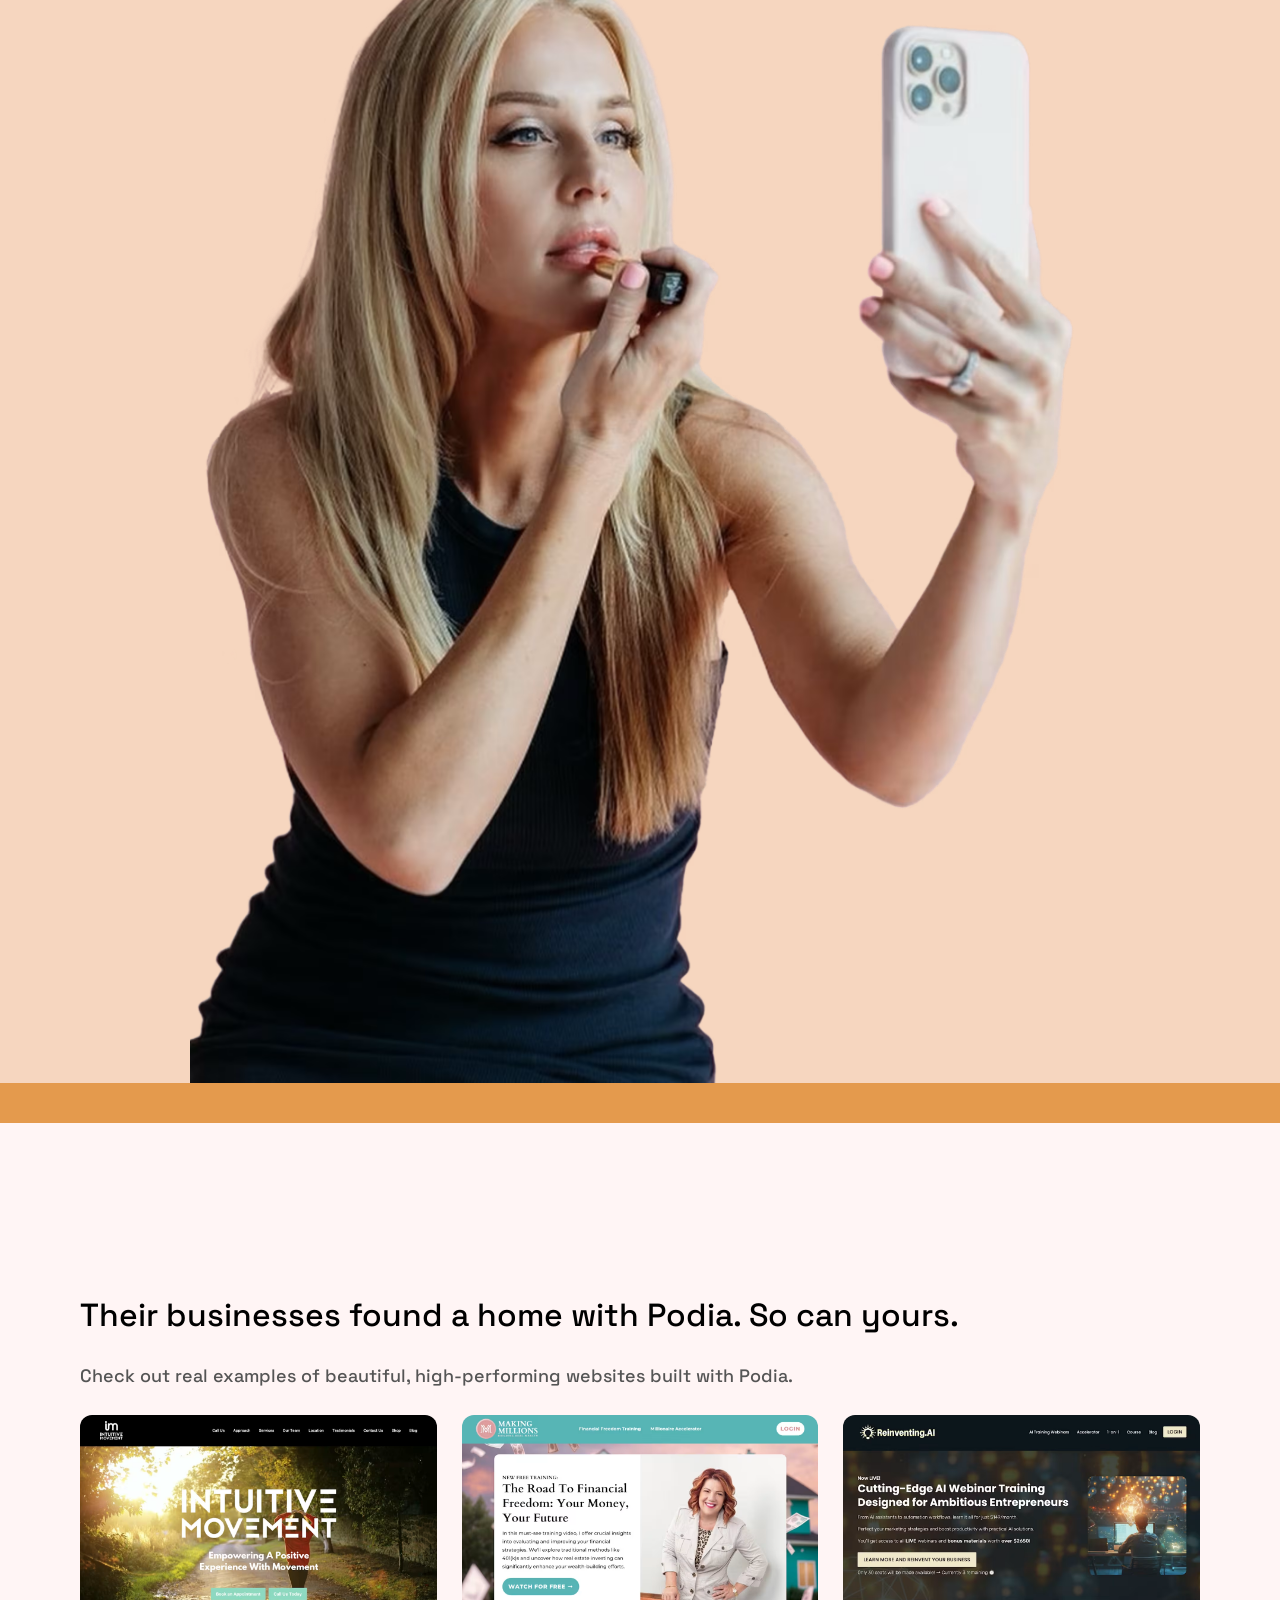
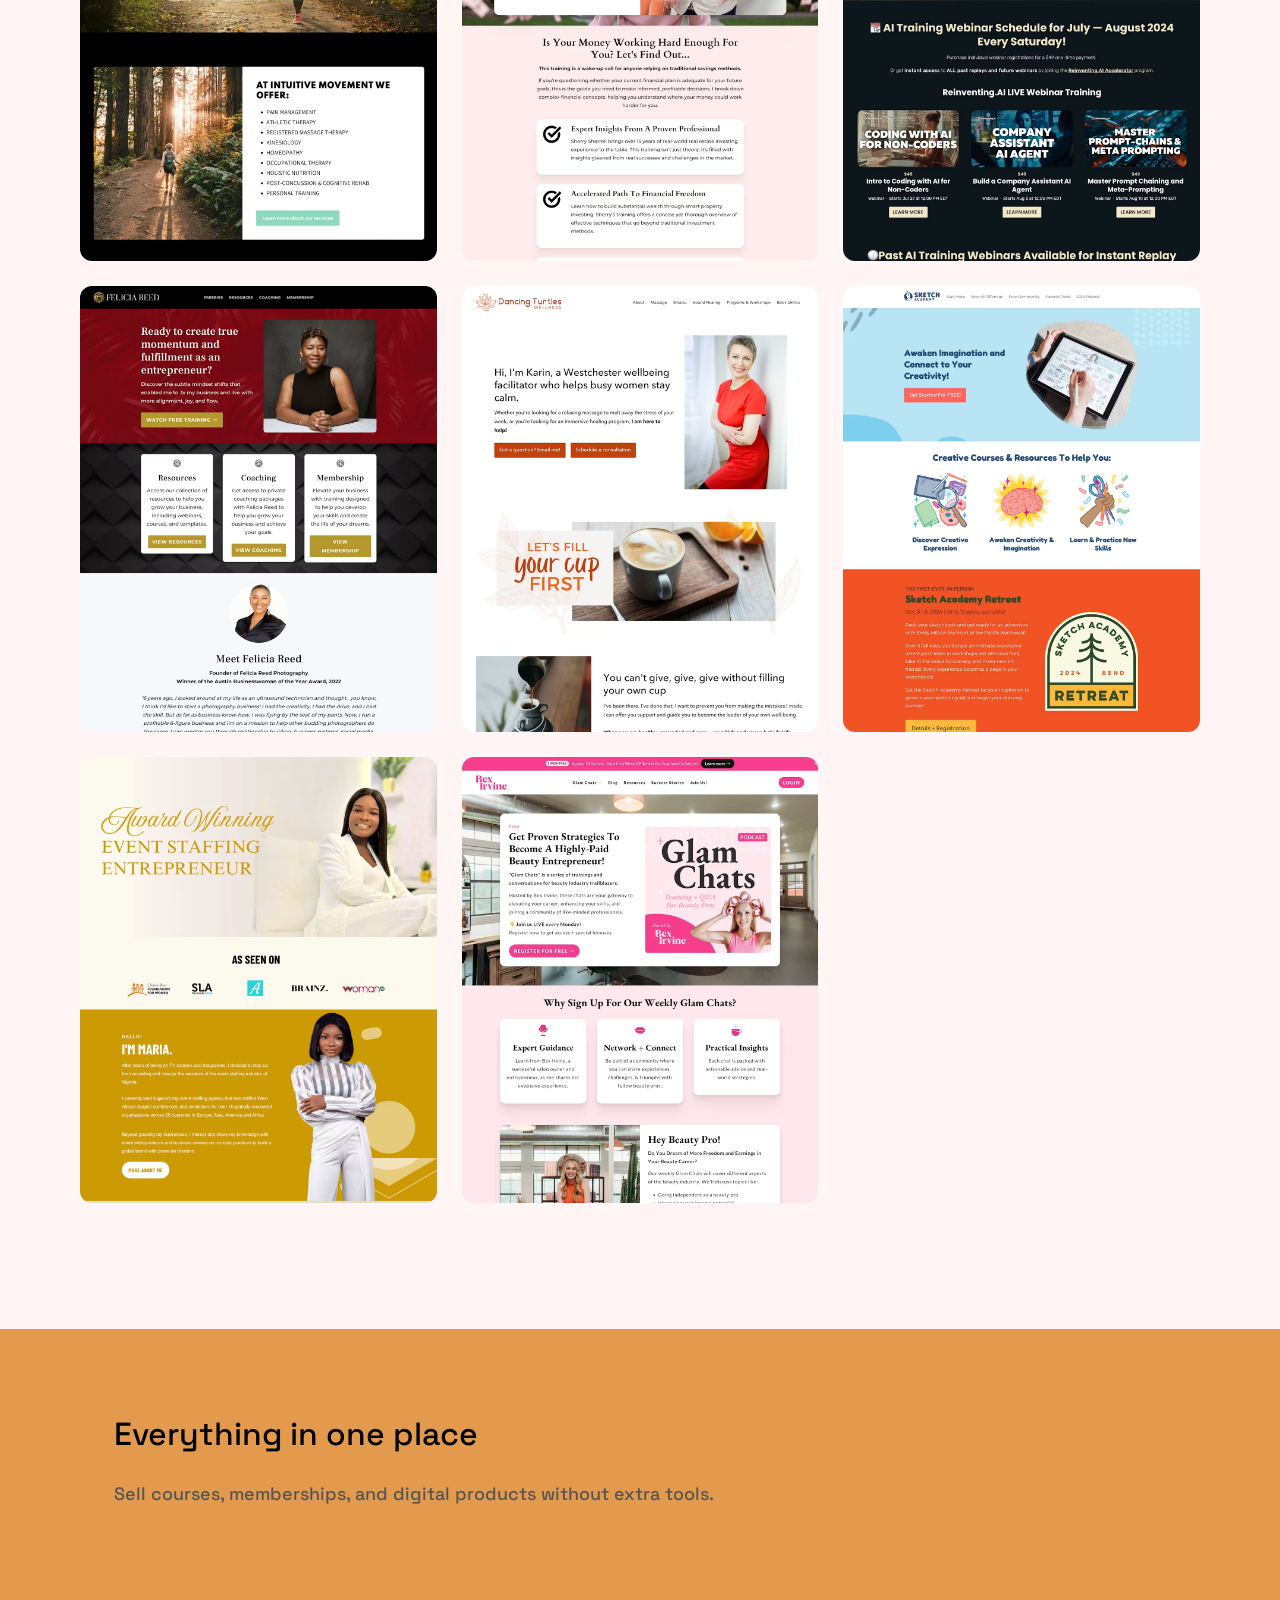
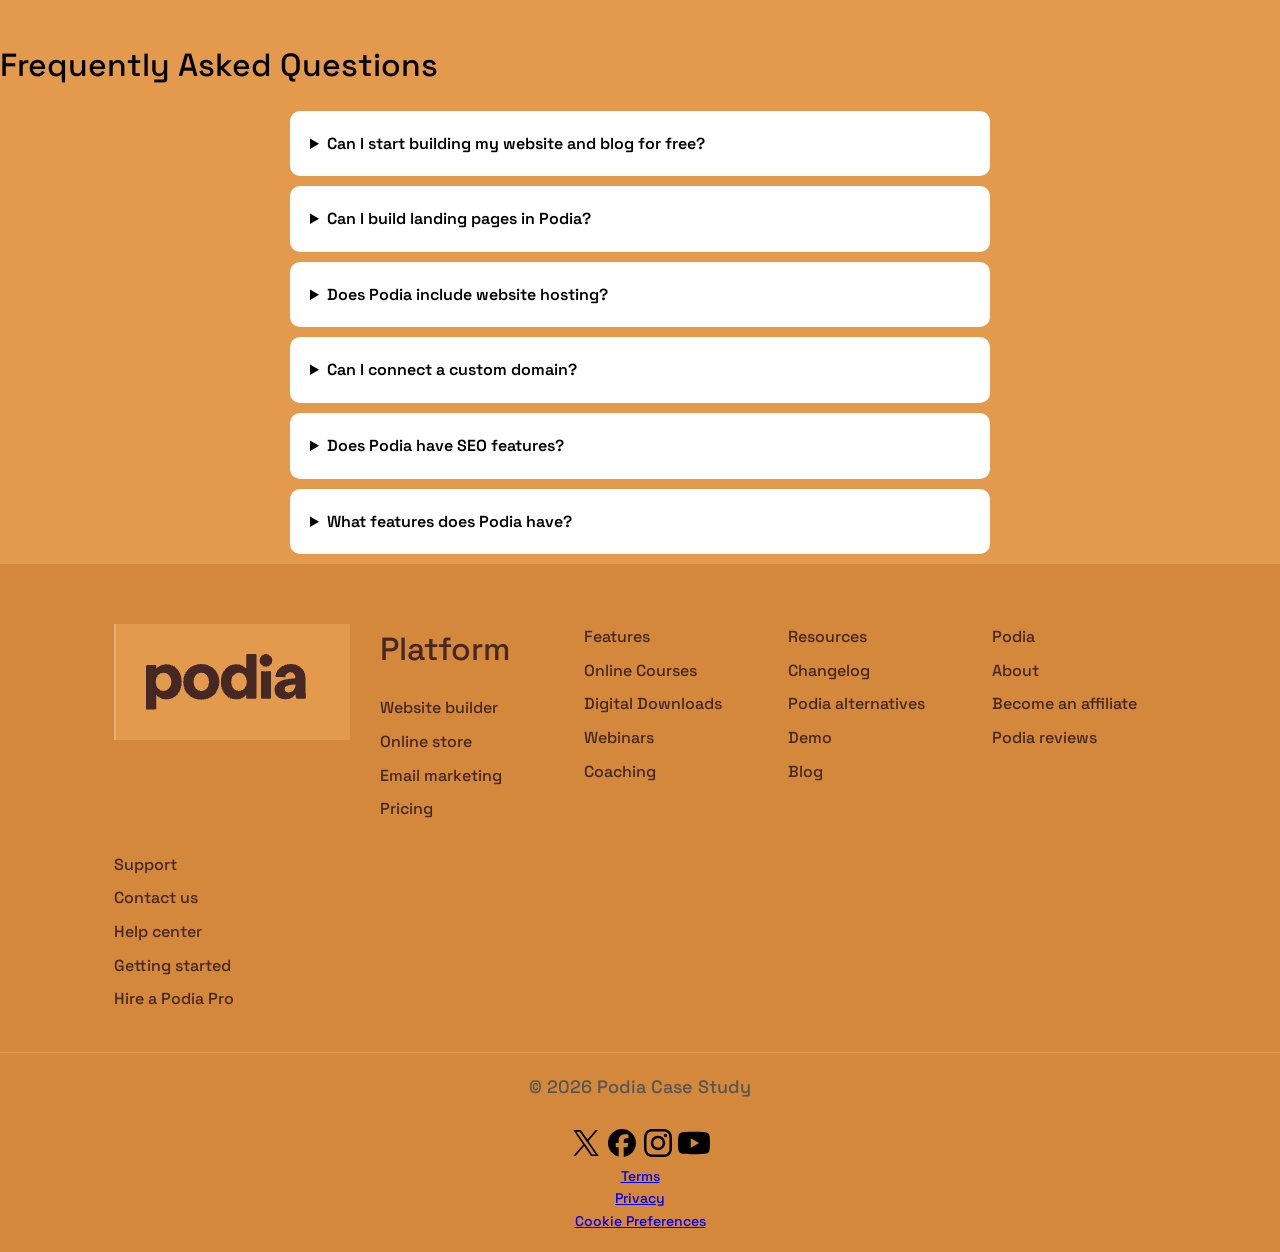
==== commit 02a3a34f: "wth" ====
--- a/index.html
+++ b/index.html
@@ -5,7 +5,7 @@
 <head>
 
    <meta charset="UTF-8">
-   <meta name="viewport" content="width-device-width, initial-scale-1.0">
+   <meta name="viewport" content="width=device-width, initial-scale=1.0">
     <meta http-equiv="X-UA-Compatible" content="ie=edge">
     <title>Website Page | Podia </title>
 
--- a/css/homepage.css
+++ b/css/homepage.css
@@ -30,11 +30,7 @@
   font-weight: 500;
 }
 
-.container {
-  max-width: 1100px;
-  margin: 0 auto;
-  padding: 0 24px;
-}
+
 
 .section {
   padding: 80px 0;
@@ -68,9 +64,9 @@
    layout 
 ========================= */
 .container {
-  width: 90%;
-  max-width: 1200px;
+  max-width: 1100px;
   margin: 0 auto;
+  padding: 0 24px;
 }
 
 .section {
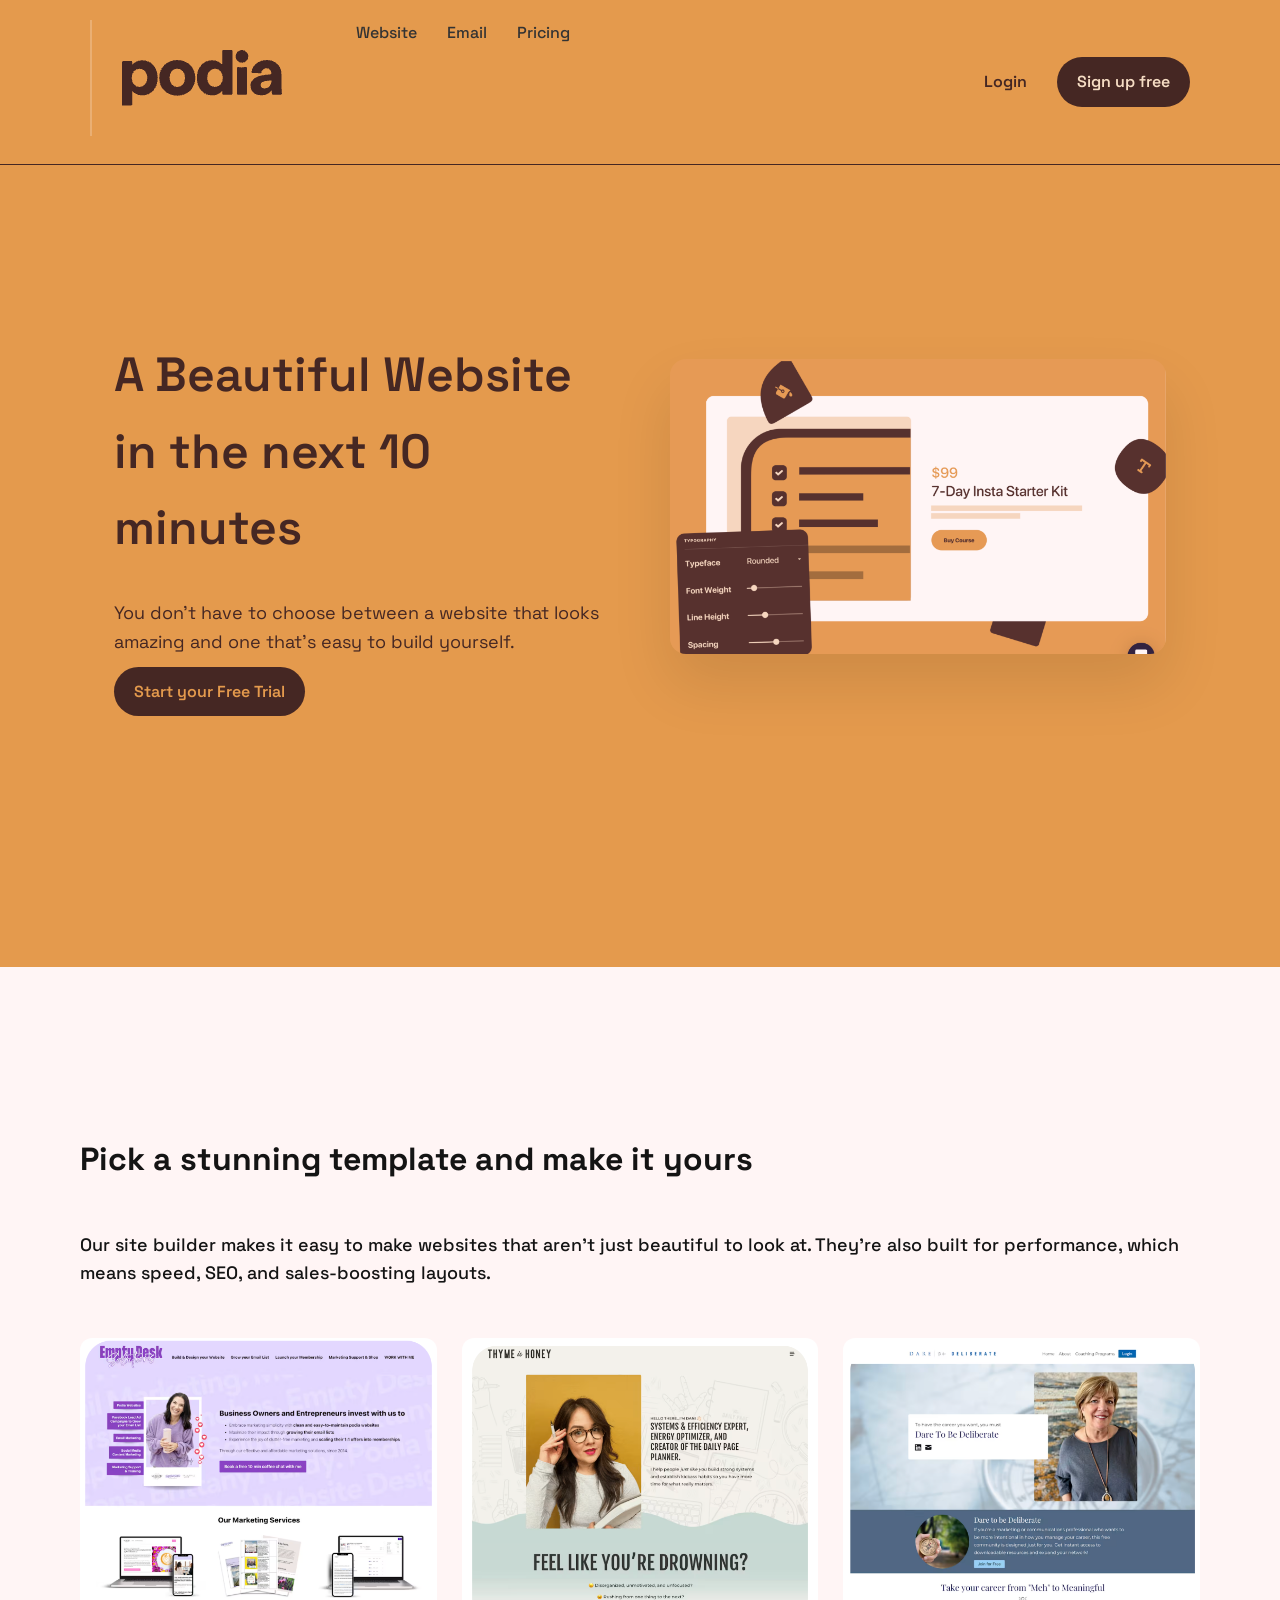
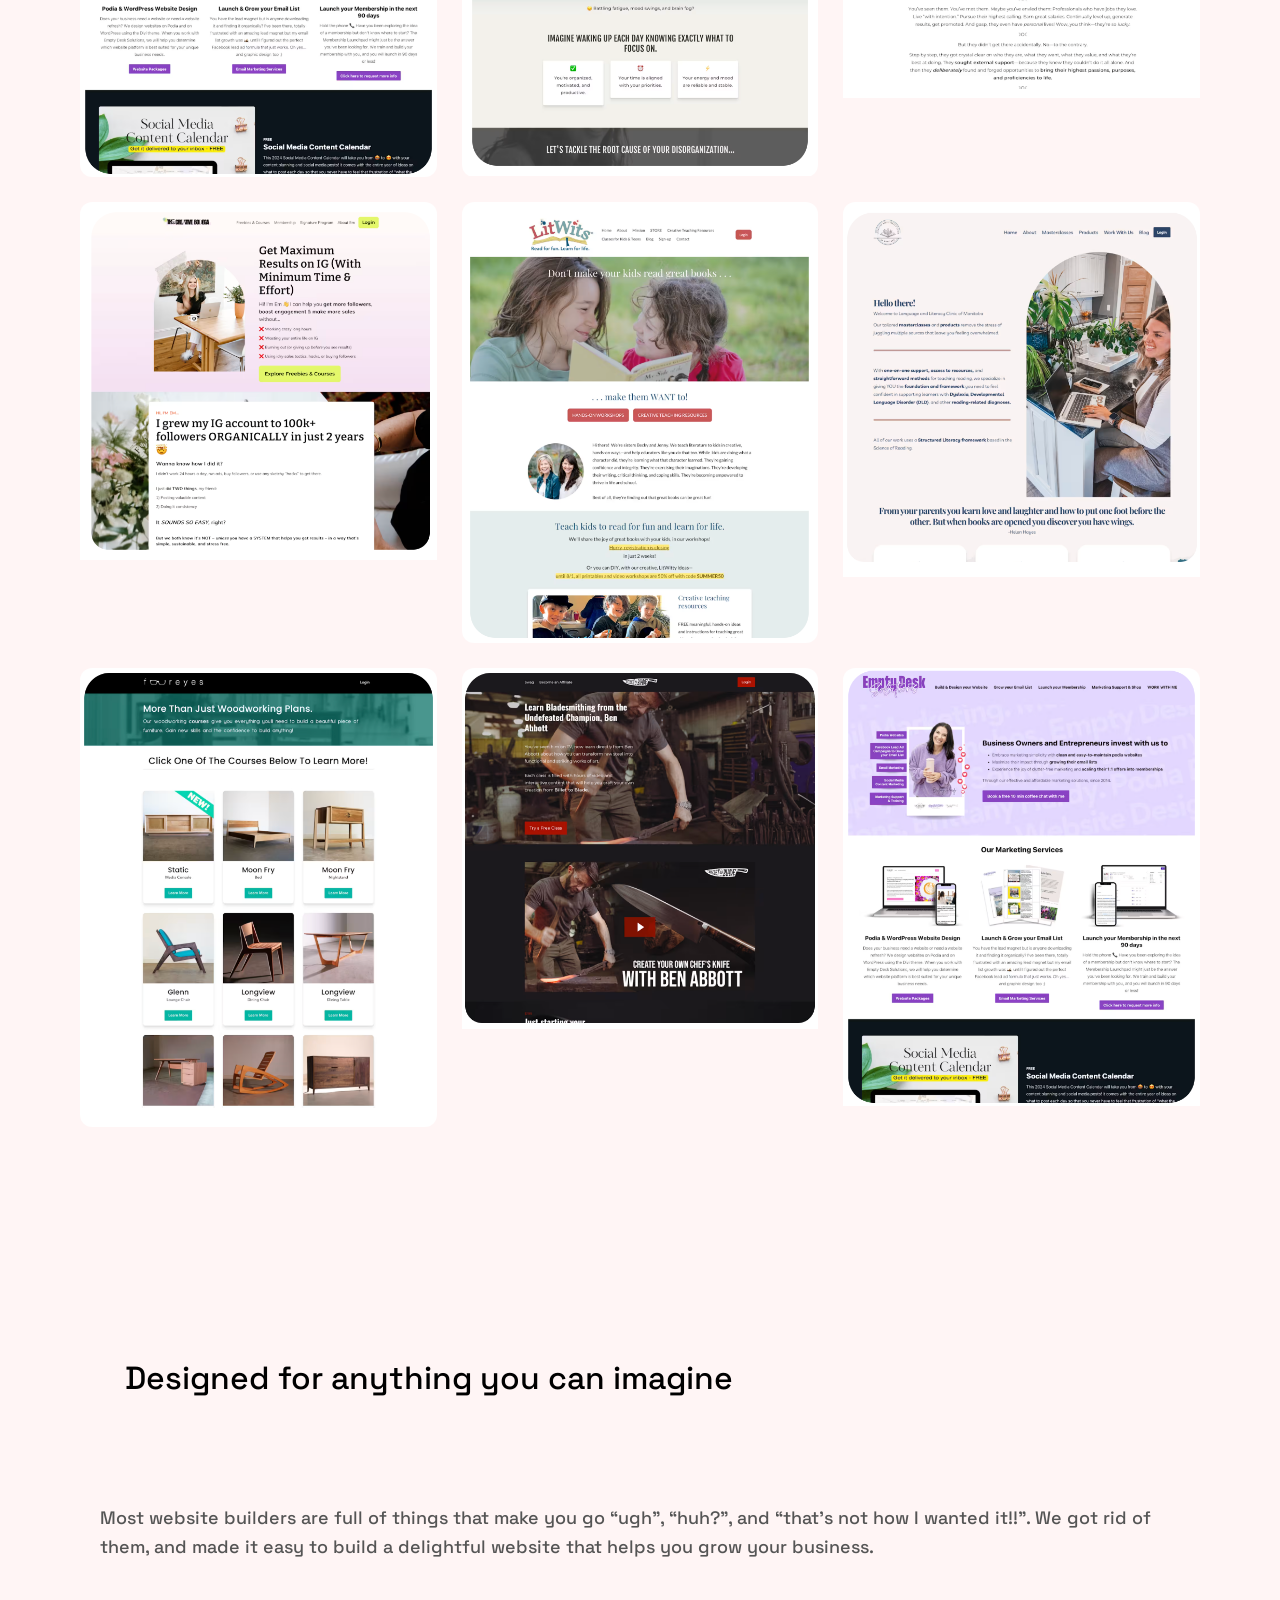
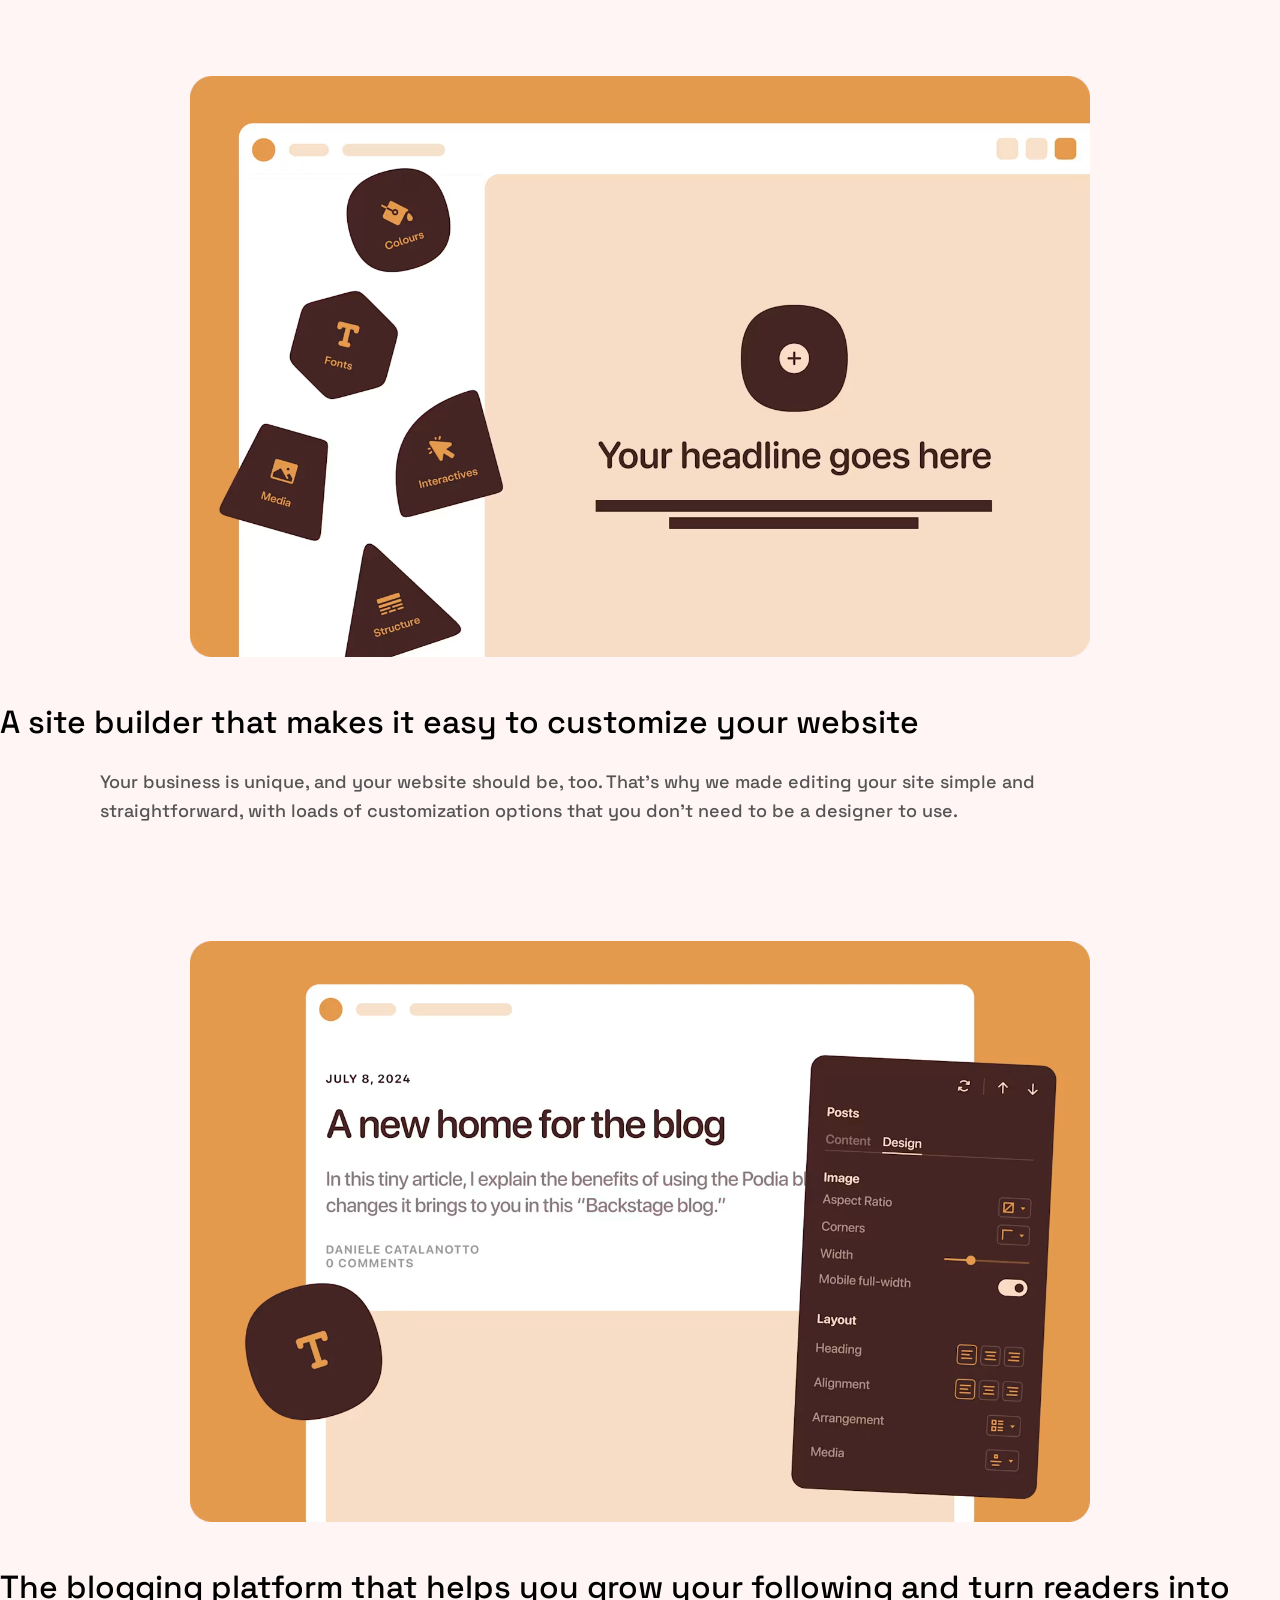
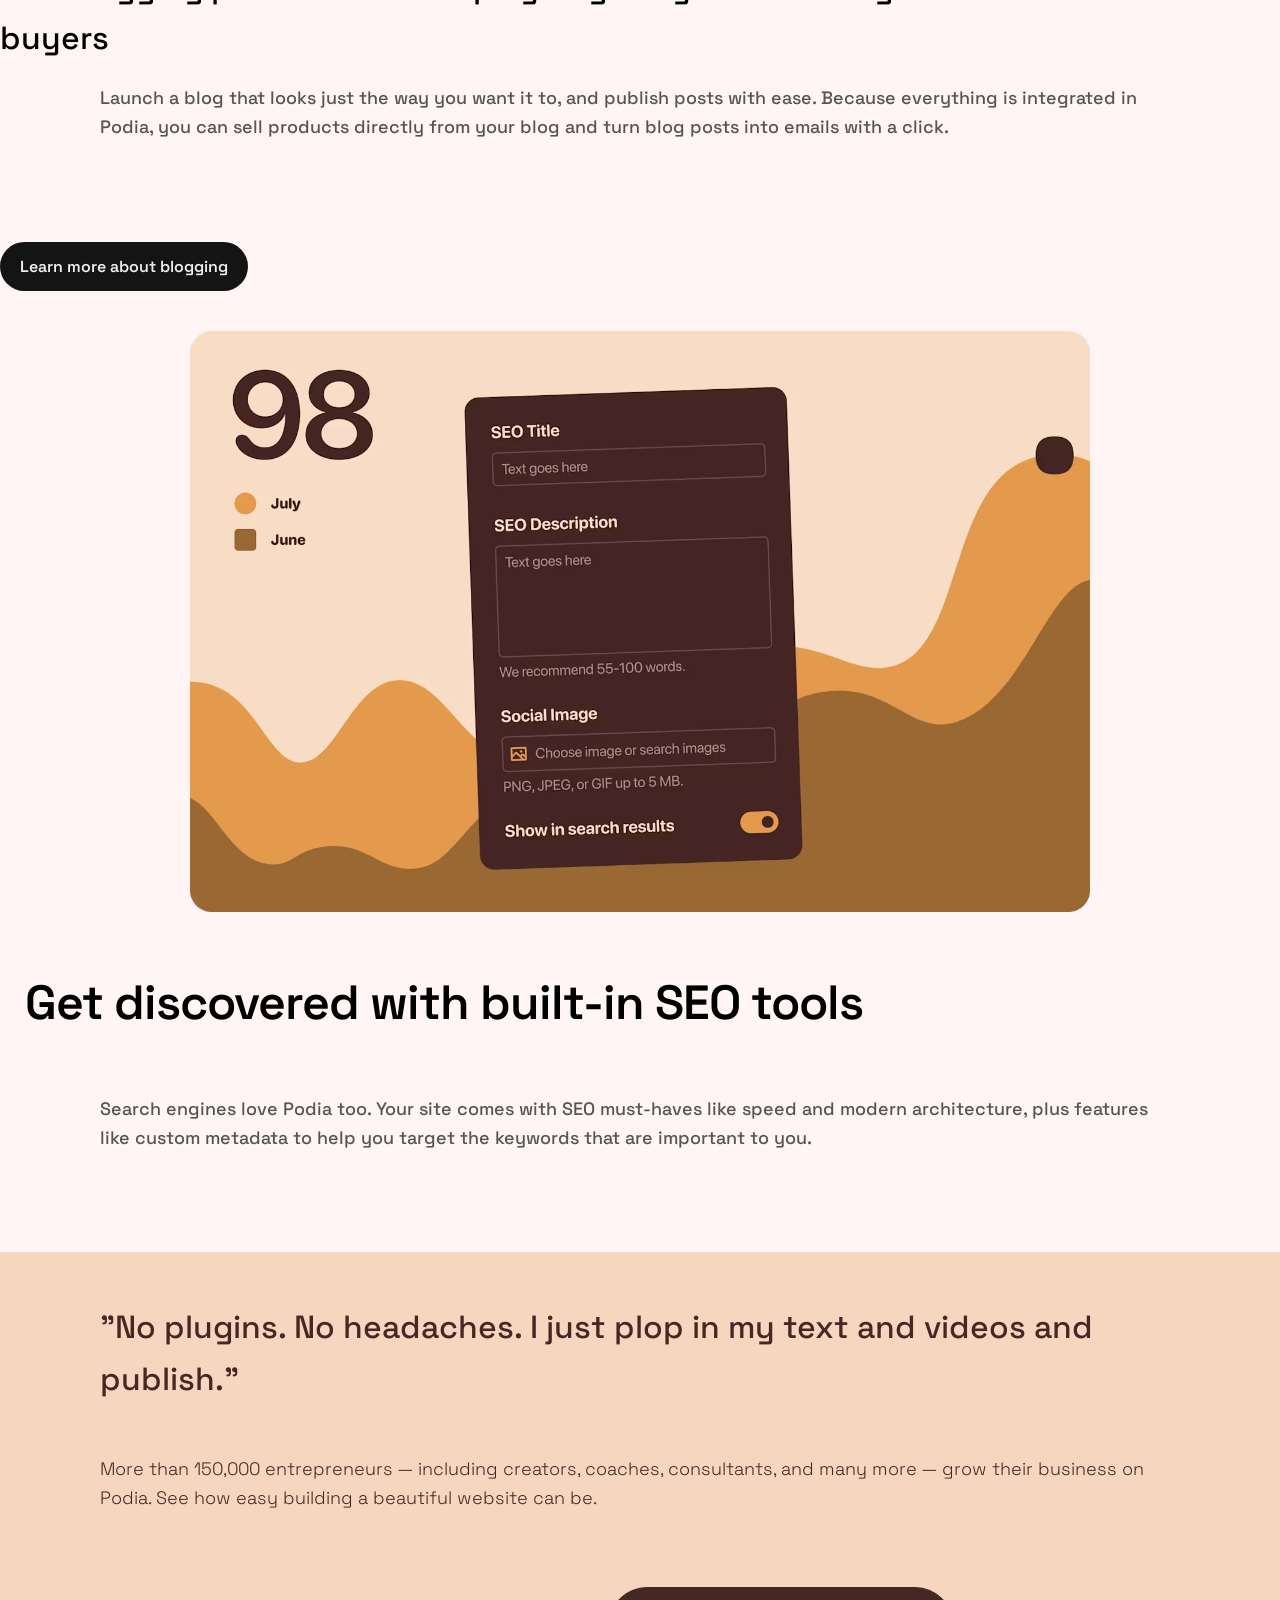
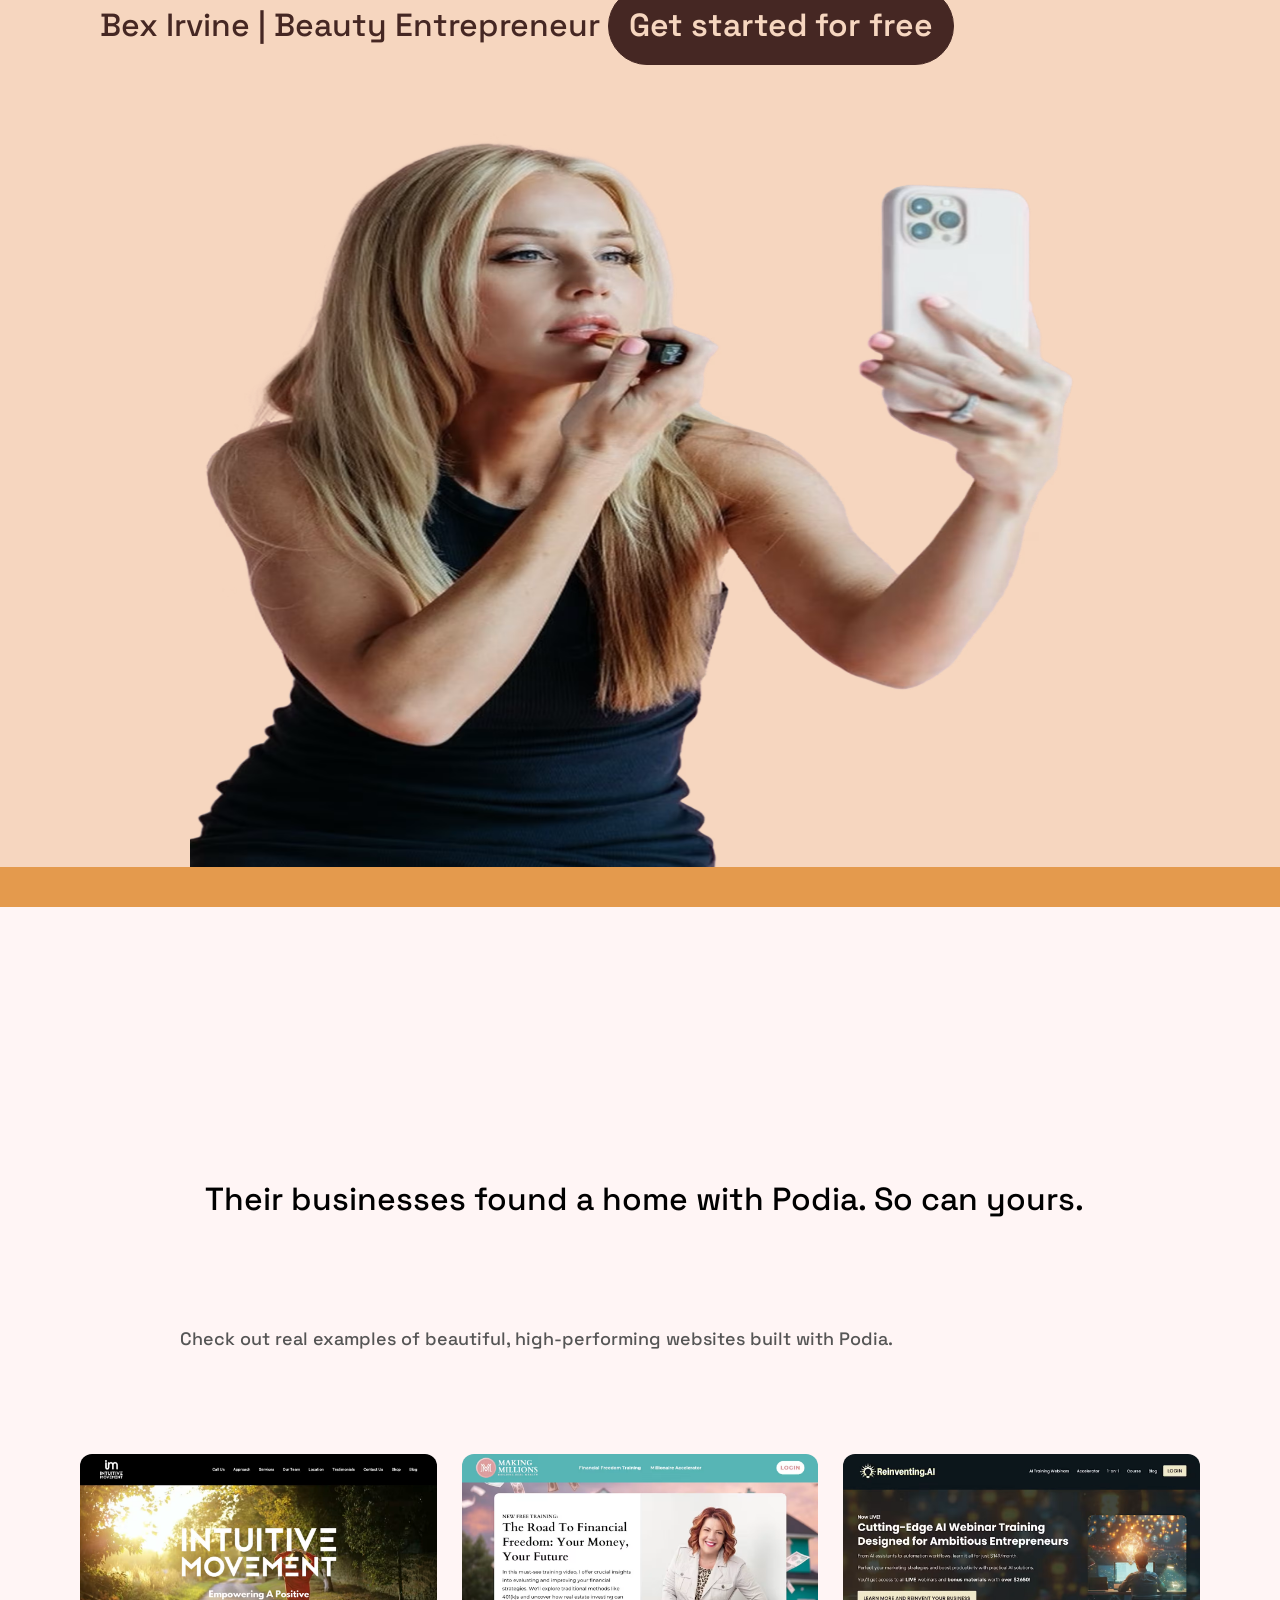
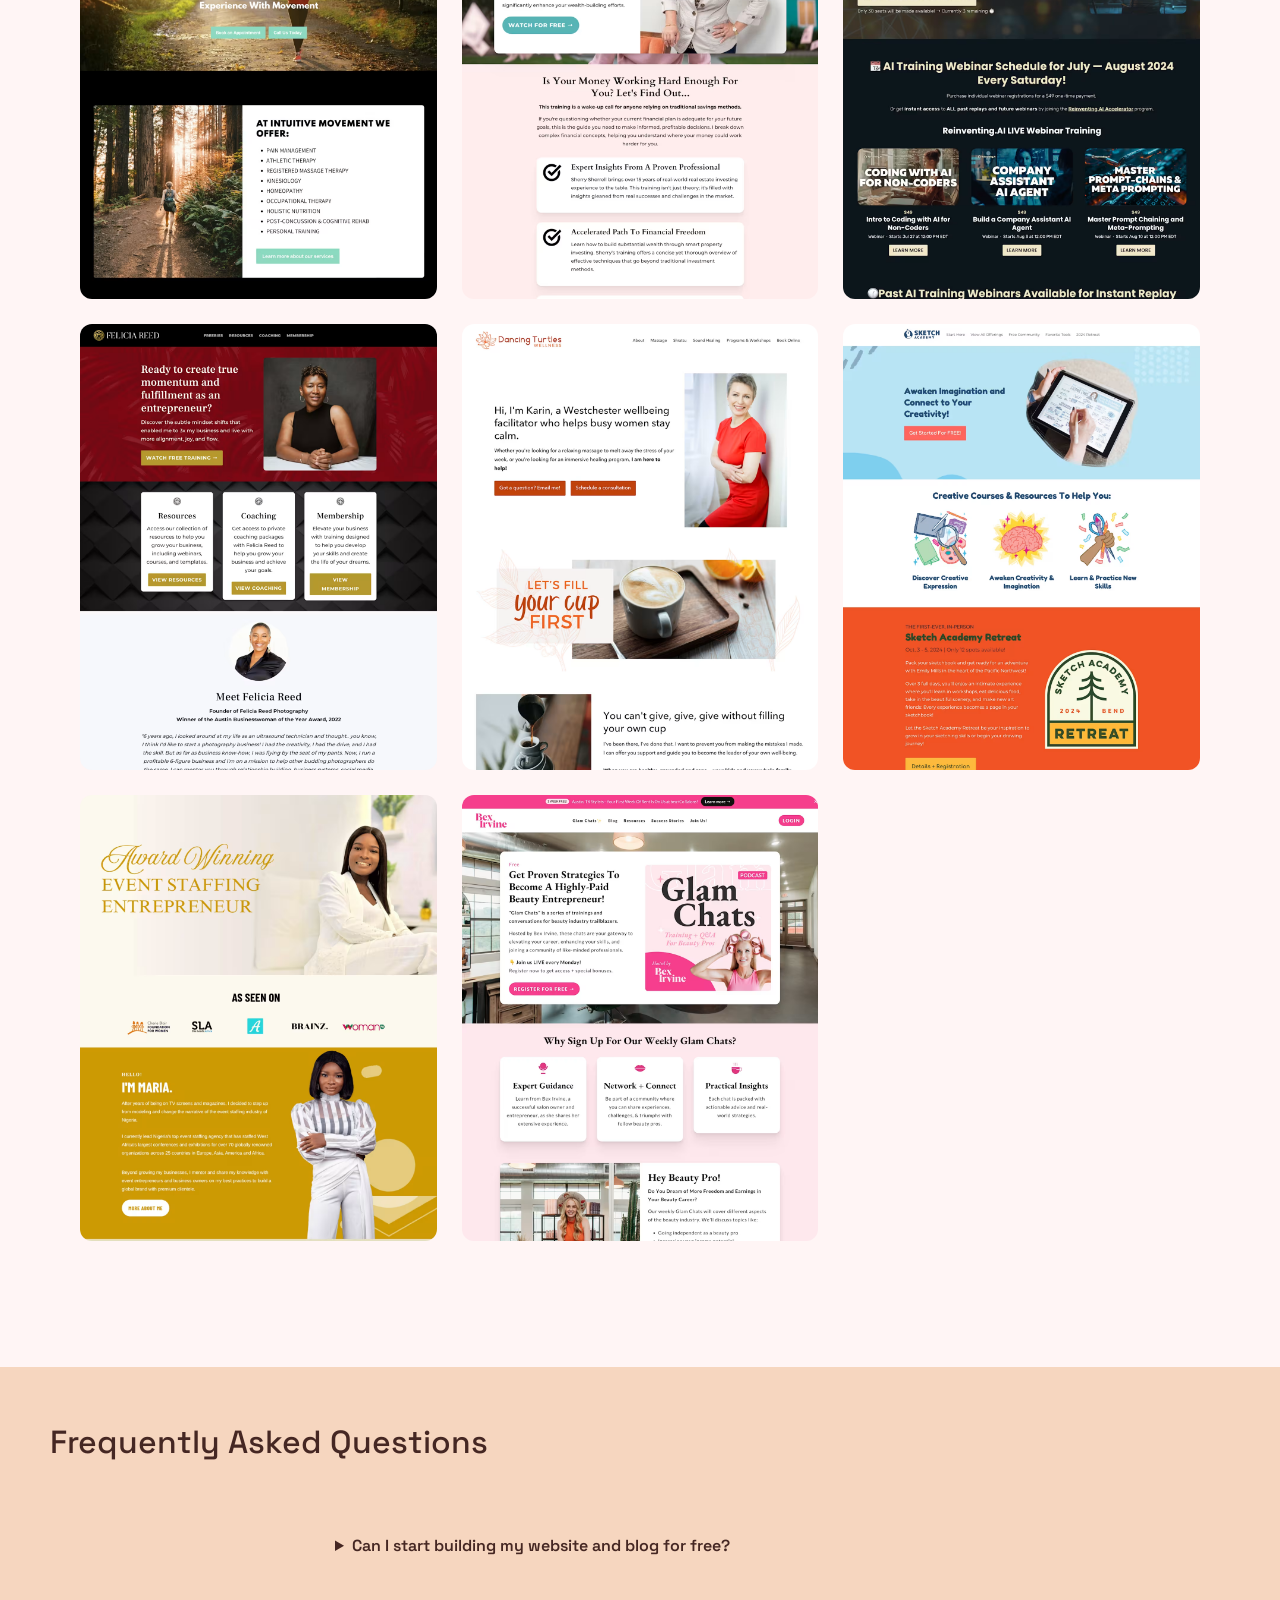
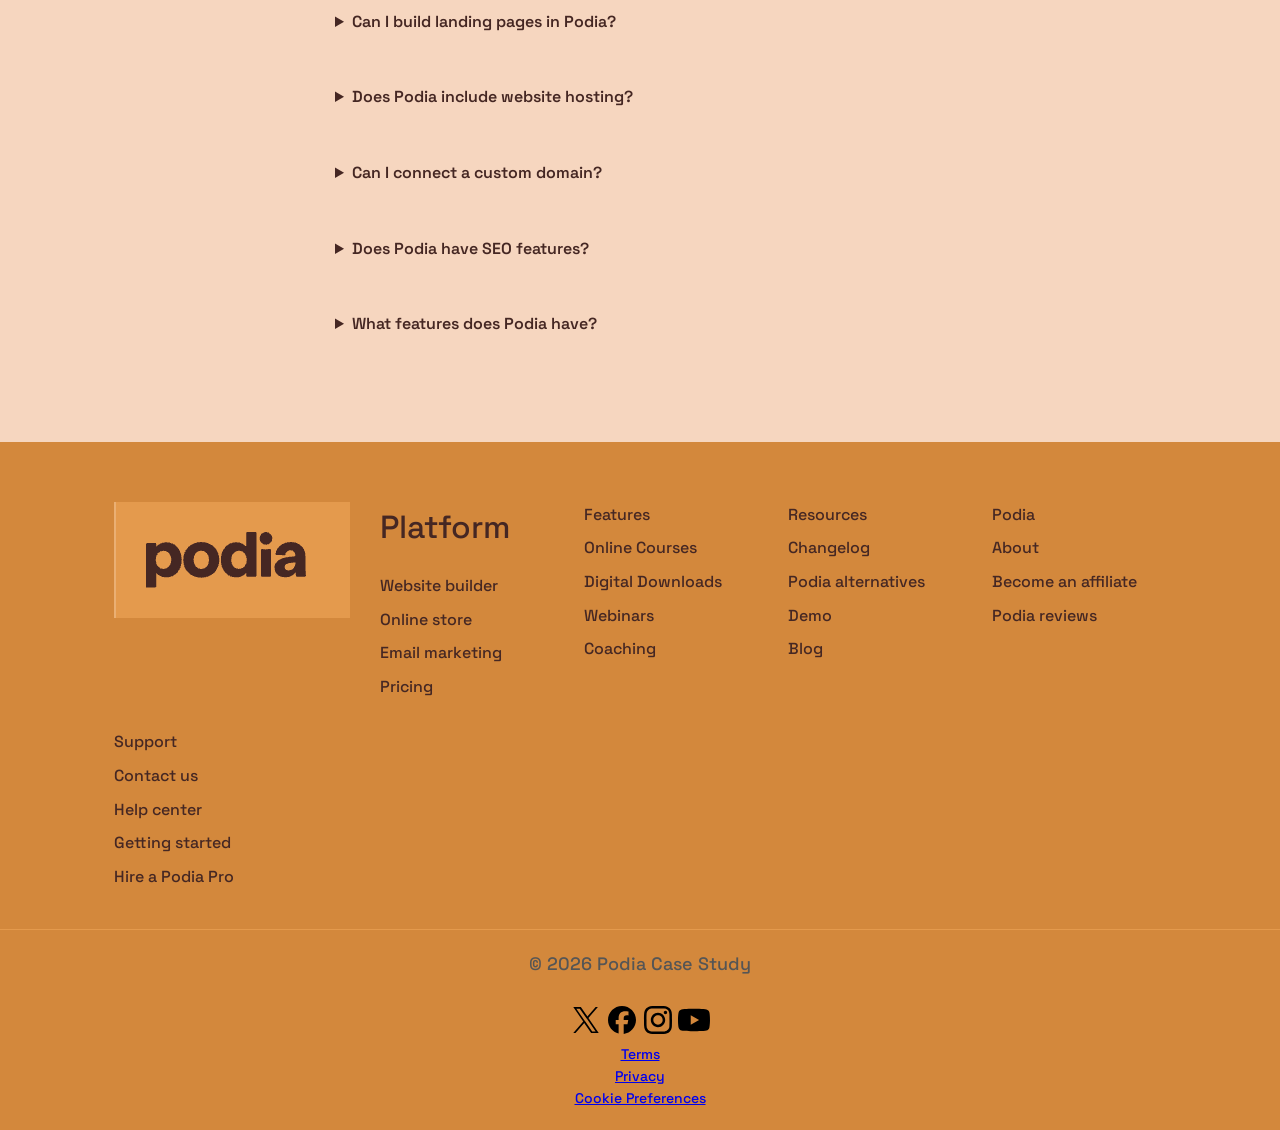
==== commit 4aed894c: "im dying" ====
--- a/index.html
+++ b/index.html
@@ -165,9 +165,9 @@
     <div class="bex">
          <q> "No plugins. No headaches. I just plop in my text and videos and publish."</q>
 
-            <p>More than 150,000 entrepreneurs — including creators, coaches, consultants, and many more — grow their business on Podia. See how easy building a beautiful website can be.</p>
+            <p class="bex-p">More than 150,000 entrepreneurs — including creators, coaches, consultants, and many more — grow their business on Podia. See how easy building a beautiful website can be.</p>
              <cite>Bex Irvine | Beauty Entrepreneur</cite>
-            <a class="btn btn-secondary">Get started for free</a>
+            <a class="btn btn-secondary bexbtn">Get started for free</a>
         <img class="bex-img" srcset="components/homeimg/bex-irvine.avif" src="components/homeimg/bex-irvine.avif"  alt="bex irvine image">
     </div>
 
@@ -177,8 +177,8 @@
     <!-- GALLERY 2 -->
 <section class="gallery section">
     <div class="container-body-grid">
-        <h2>Their businesses found a home with Podia. So can yours.</h2>
-        <p>Check out real examples of beautiful, high-performing websites built with Podia.</p>
+        <h2 class="header-images-h2">Their businesses found a home with Podia. So can yours.</h2>
+        <p class="header-images-p">Check out real examples of beautiful, high-performing websites built with Podia.</p>
         <ul class="gallery-grid">
             <li>
                 <a href="#" class="image-link"></a>
@@ -238,20 +238,6 @@
 
   <!-- CARDS -->
 
-
-<section class="section">
-  <div class="container">
-
-    <div class="feature">
-      <div>
-        <h2>Everything in one place</h2>
-        <p>Sell courses, memberships, and digital products without extra tools.</p>
-      </div>
-      <img src="images/feature1.png" alt="">
-    </div>
-
-  </div>
-</section>
 
 
 
--- a/css/homepage.css
+++ b/css/homepage.css
@@ -399,26 +399,54 @@
     background-color: #F6D6BF;
     color: #452723;
     padding-top: 50px;
+    padding-left: 100px;
+    padding-right: 100px;
+    font-size: 2rem;
 }
 
 .bex-img {
-    max-width: 400px;
-}
-
-
+    width: 581px;
+    height: 762px;
+    
+}
+
+.bex-p {
+    padding-top: 50px;
+    color:#452723;
+    font-weight: 200;
+
+}
+
+.cite {
+    font-size: xx-small;
+    font-weight: 100;
+}
+
+.bexbtn {
+    background-color: #452723;
+    color: #F6D6BF;
+    margin-top: 50px;
+    size: 20px;
+}
 
 /* =========================
    FAQ
 ========================= */
+
+.faq {
+    padding: 50px;
+    background-color: #F6D6BF;
+    color: #452723;
+}
 
 
 .faq-container {
   max-width: 700px;
   margin: 0 auto;
+  padding: 25px;
 }
 
 details {
-  background: #fff;
   padding: 20px;
   border-radius: 10px;
   margin-bottom: 10px;
@@ -427,6 +455,10 @@
 
 summary {
   font-weight: 600;
+}
+
+.answer {
+    padding: 25px;
 }
 
 /* =========================
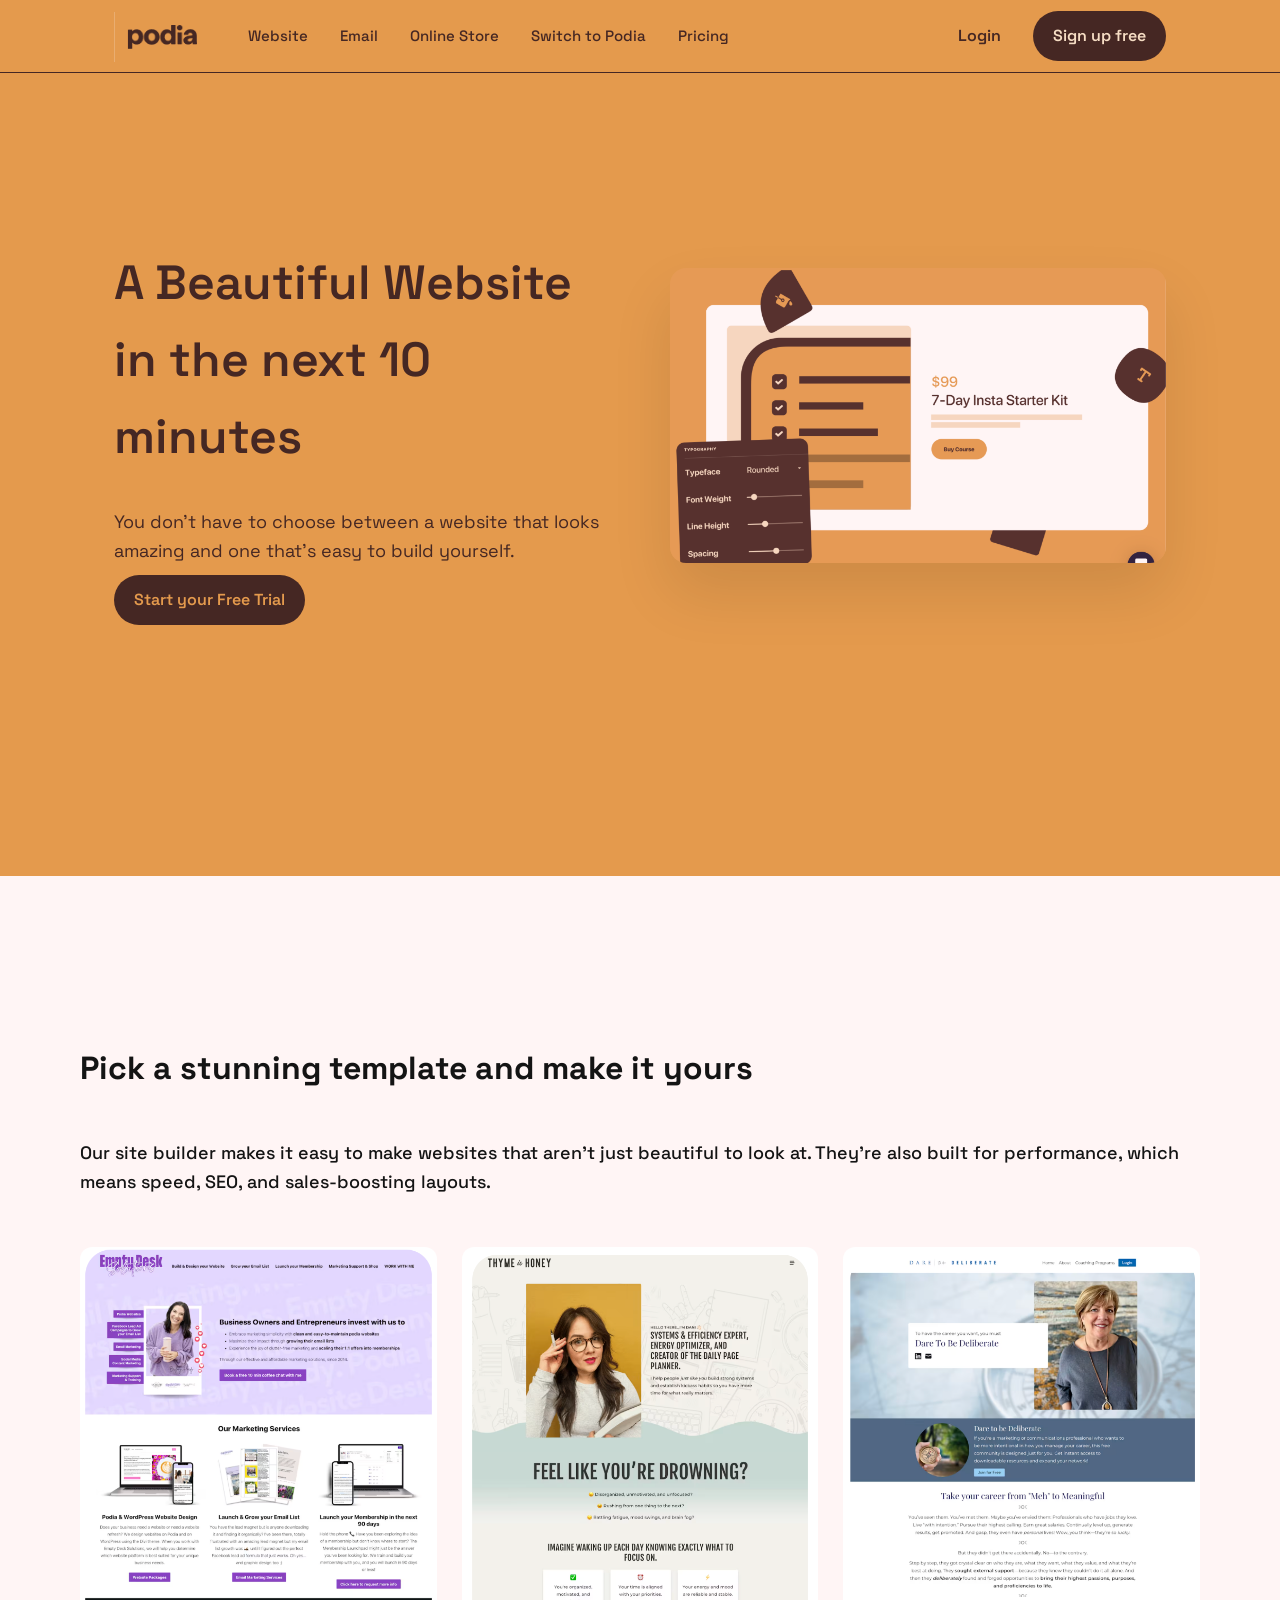
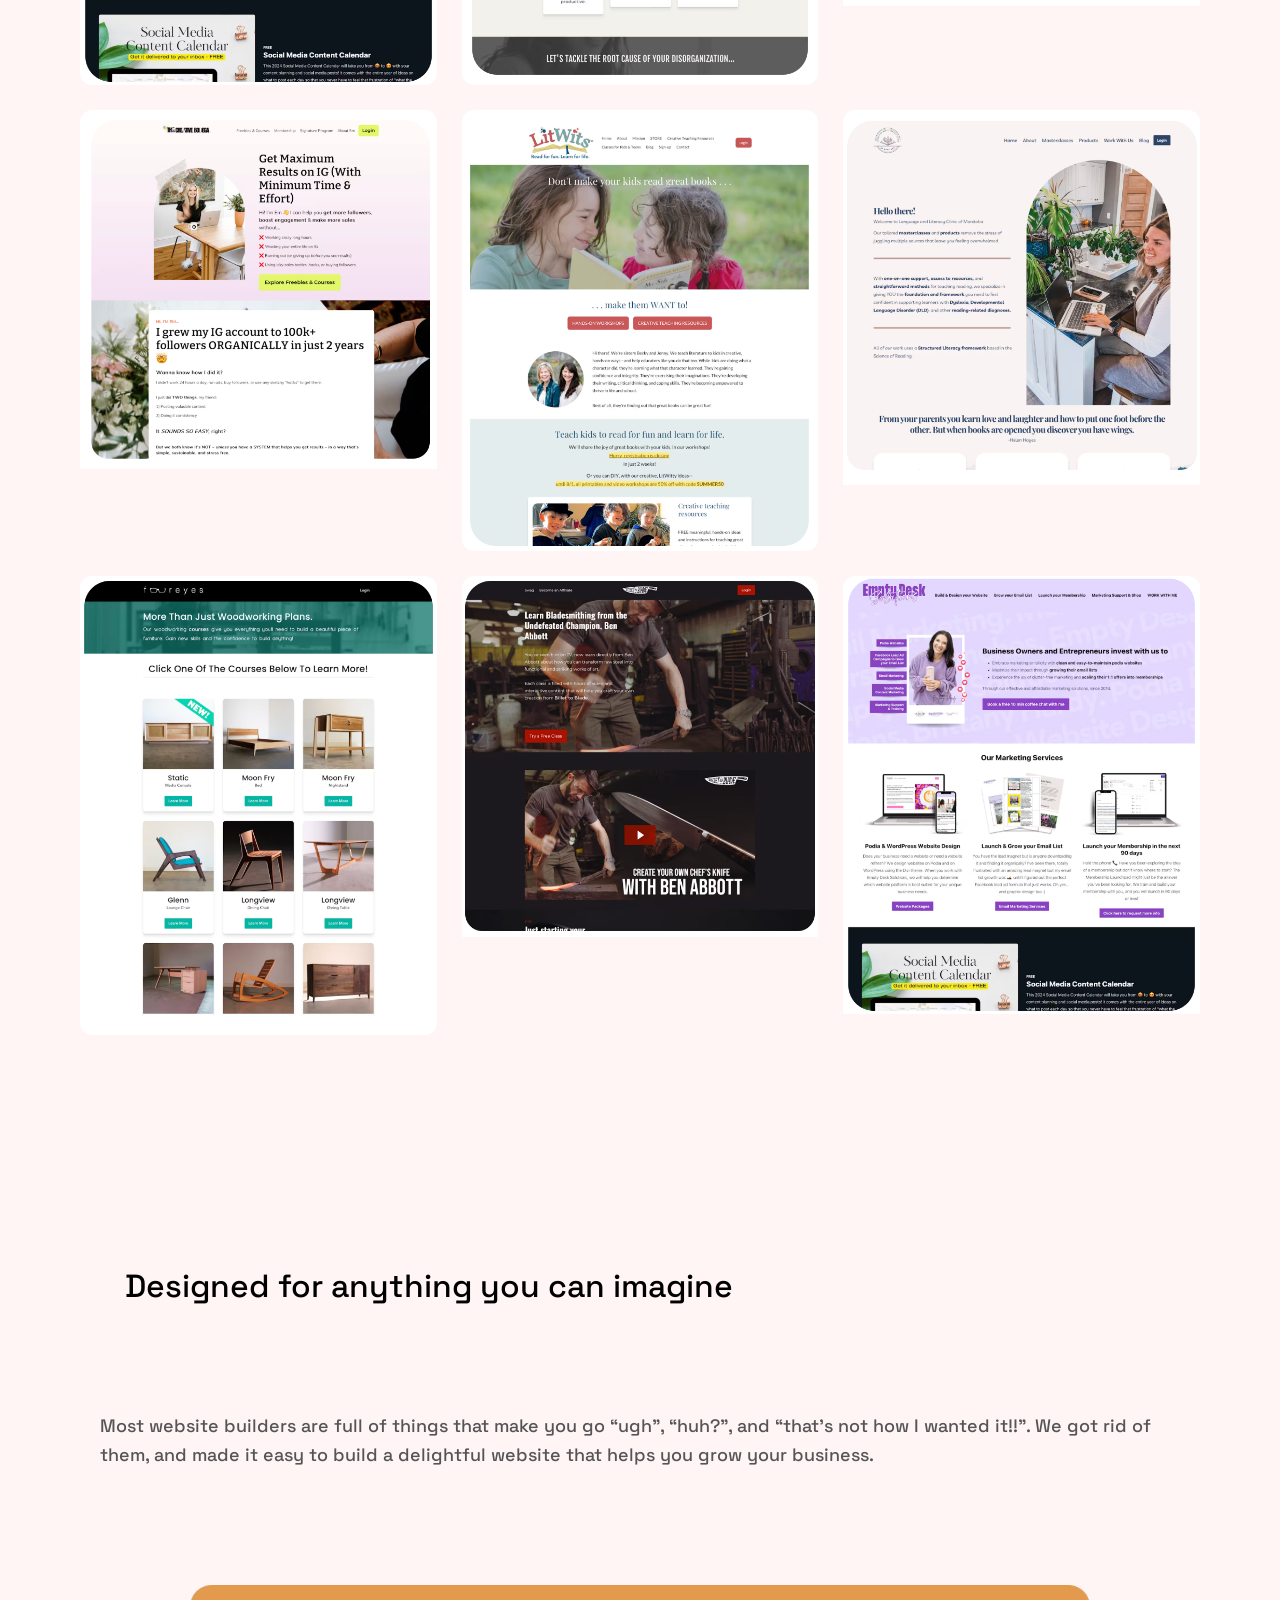
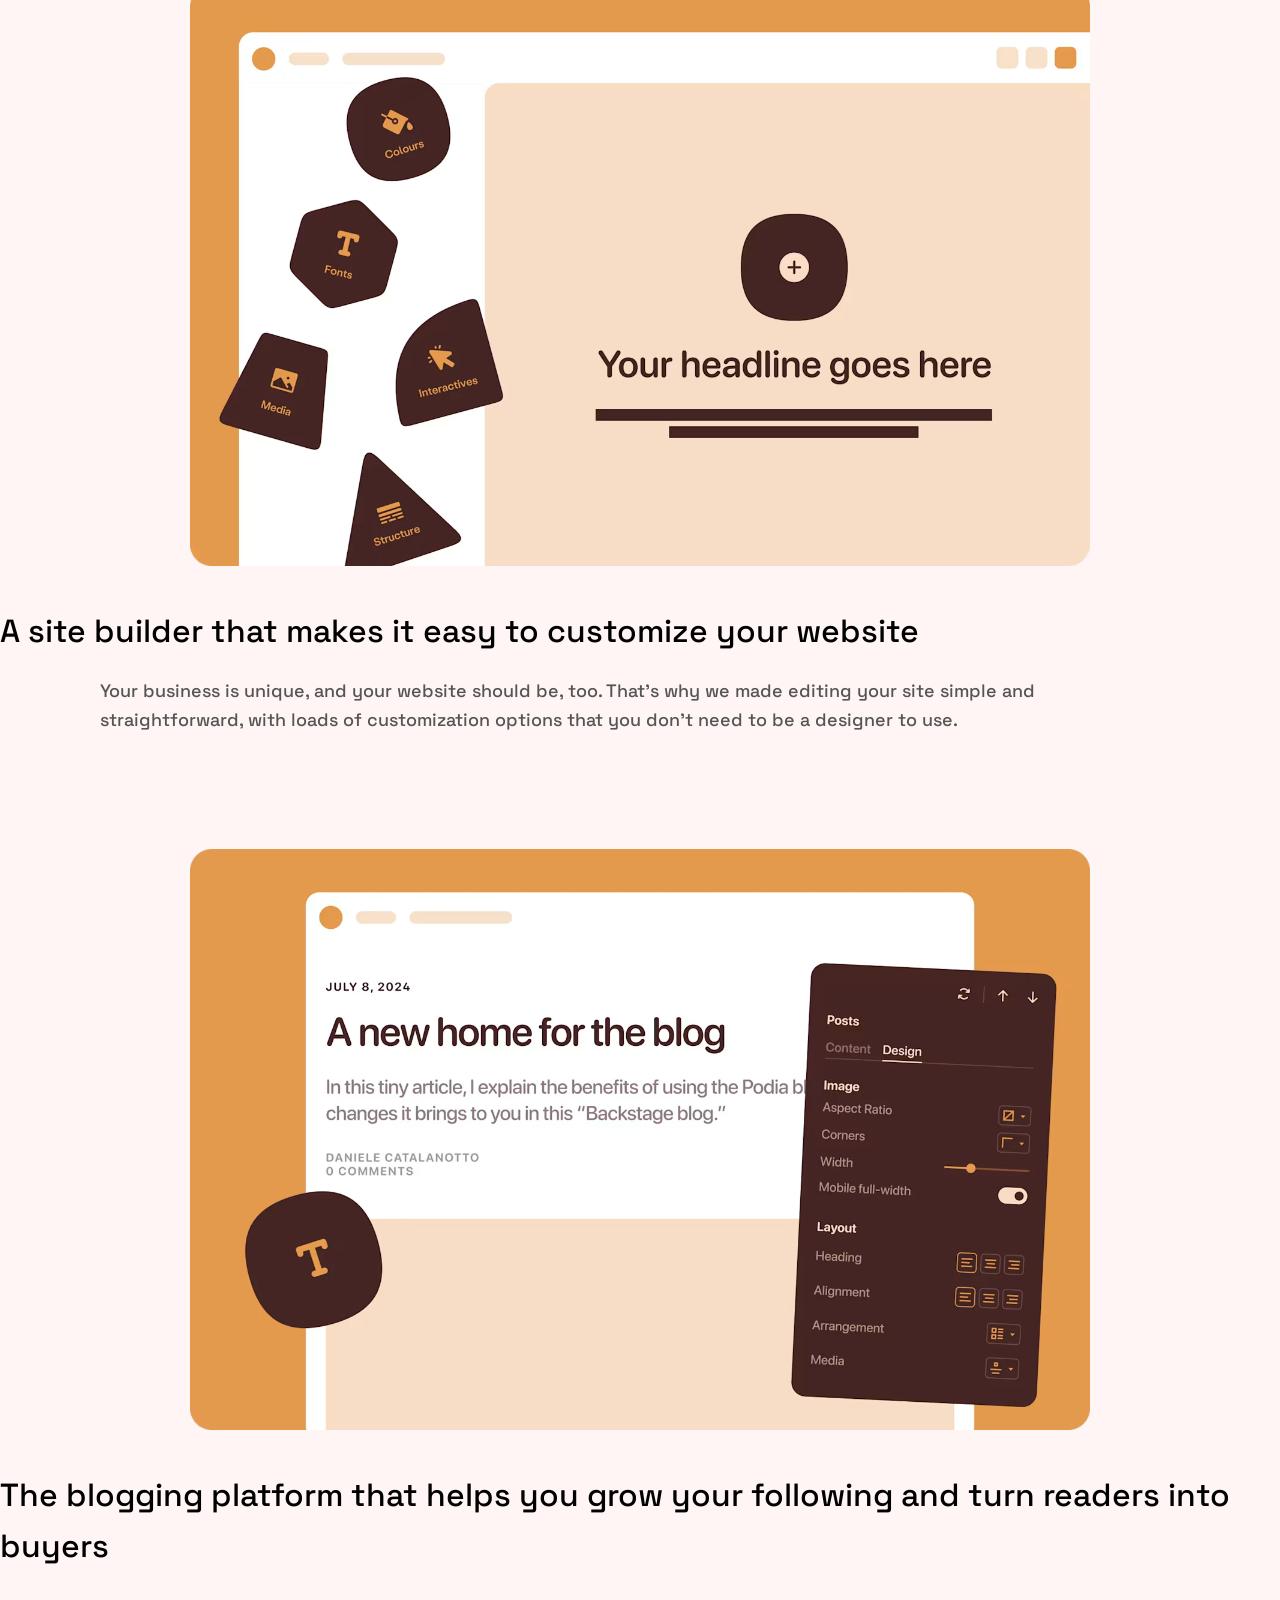
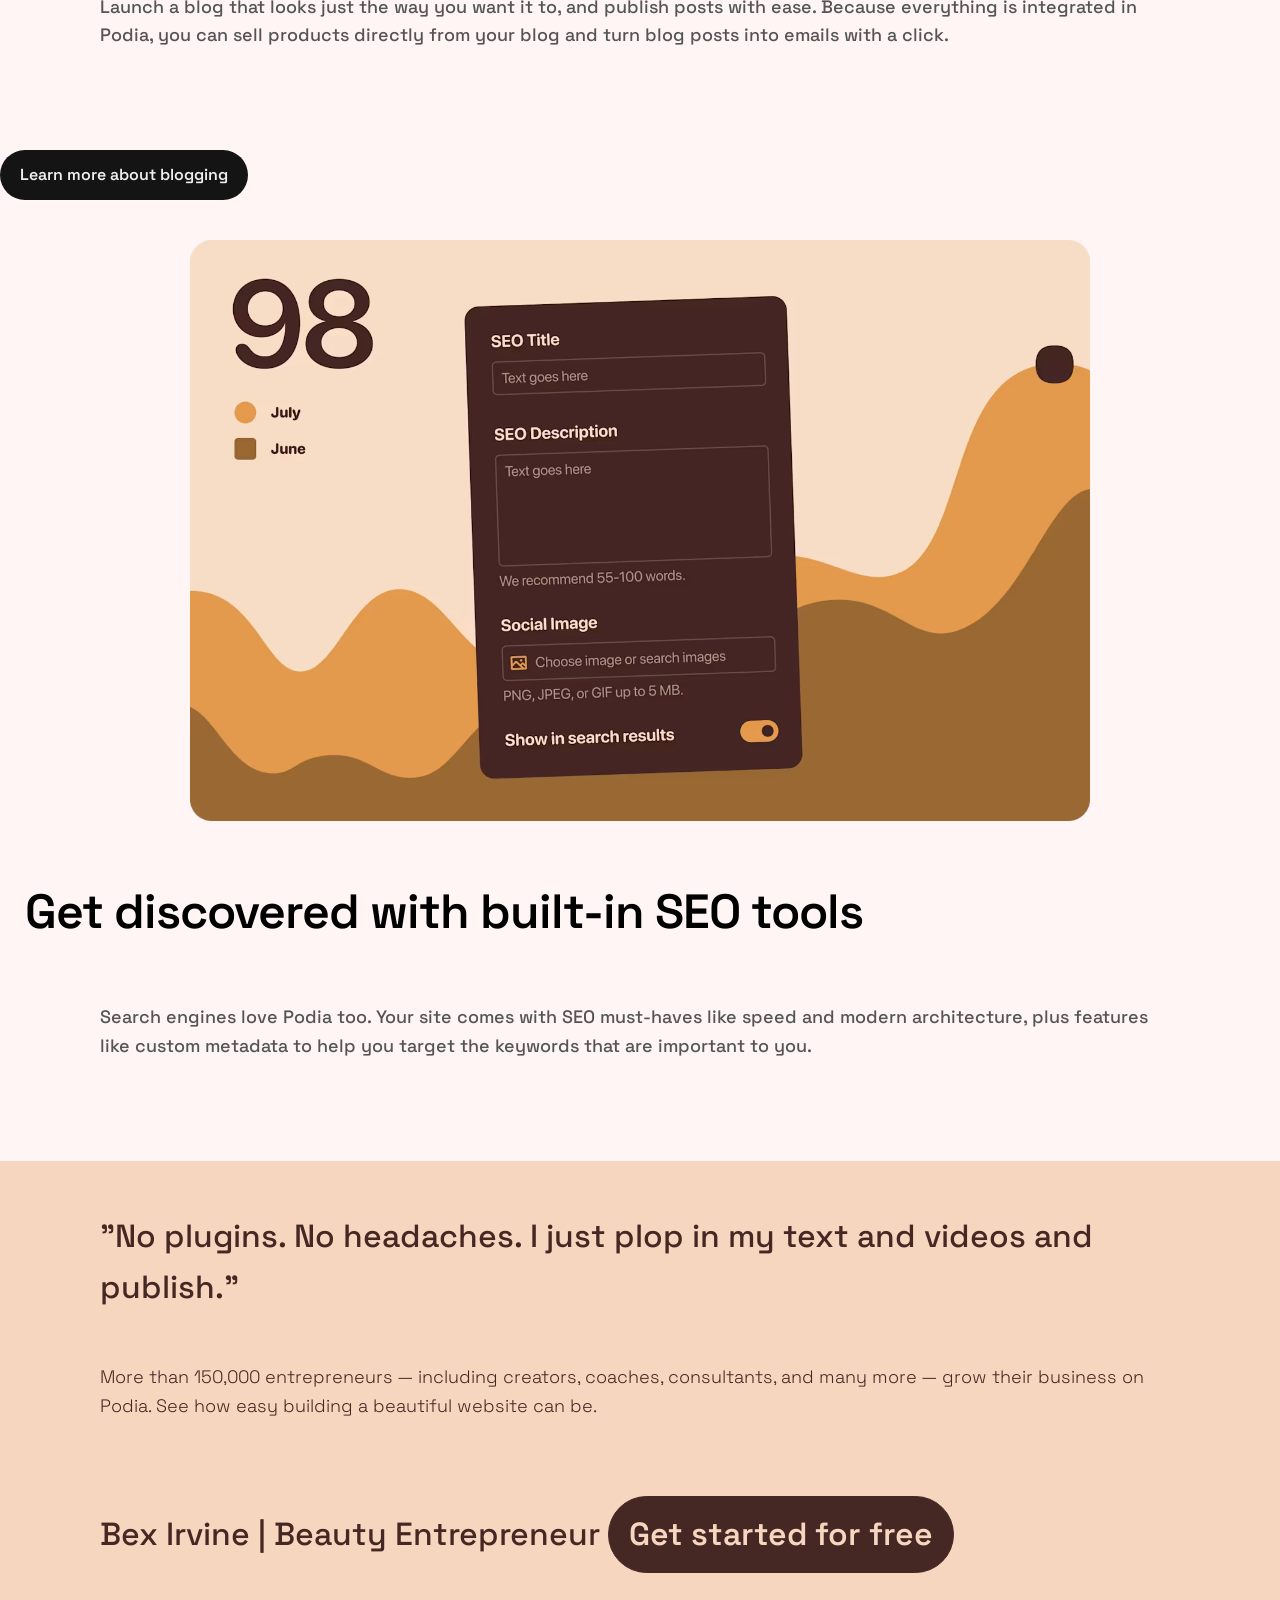
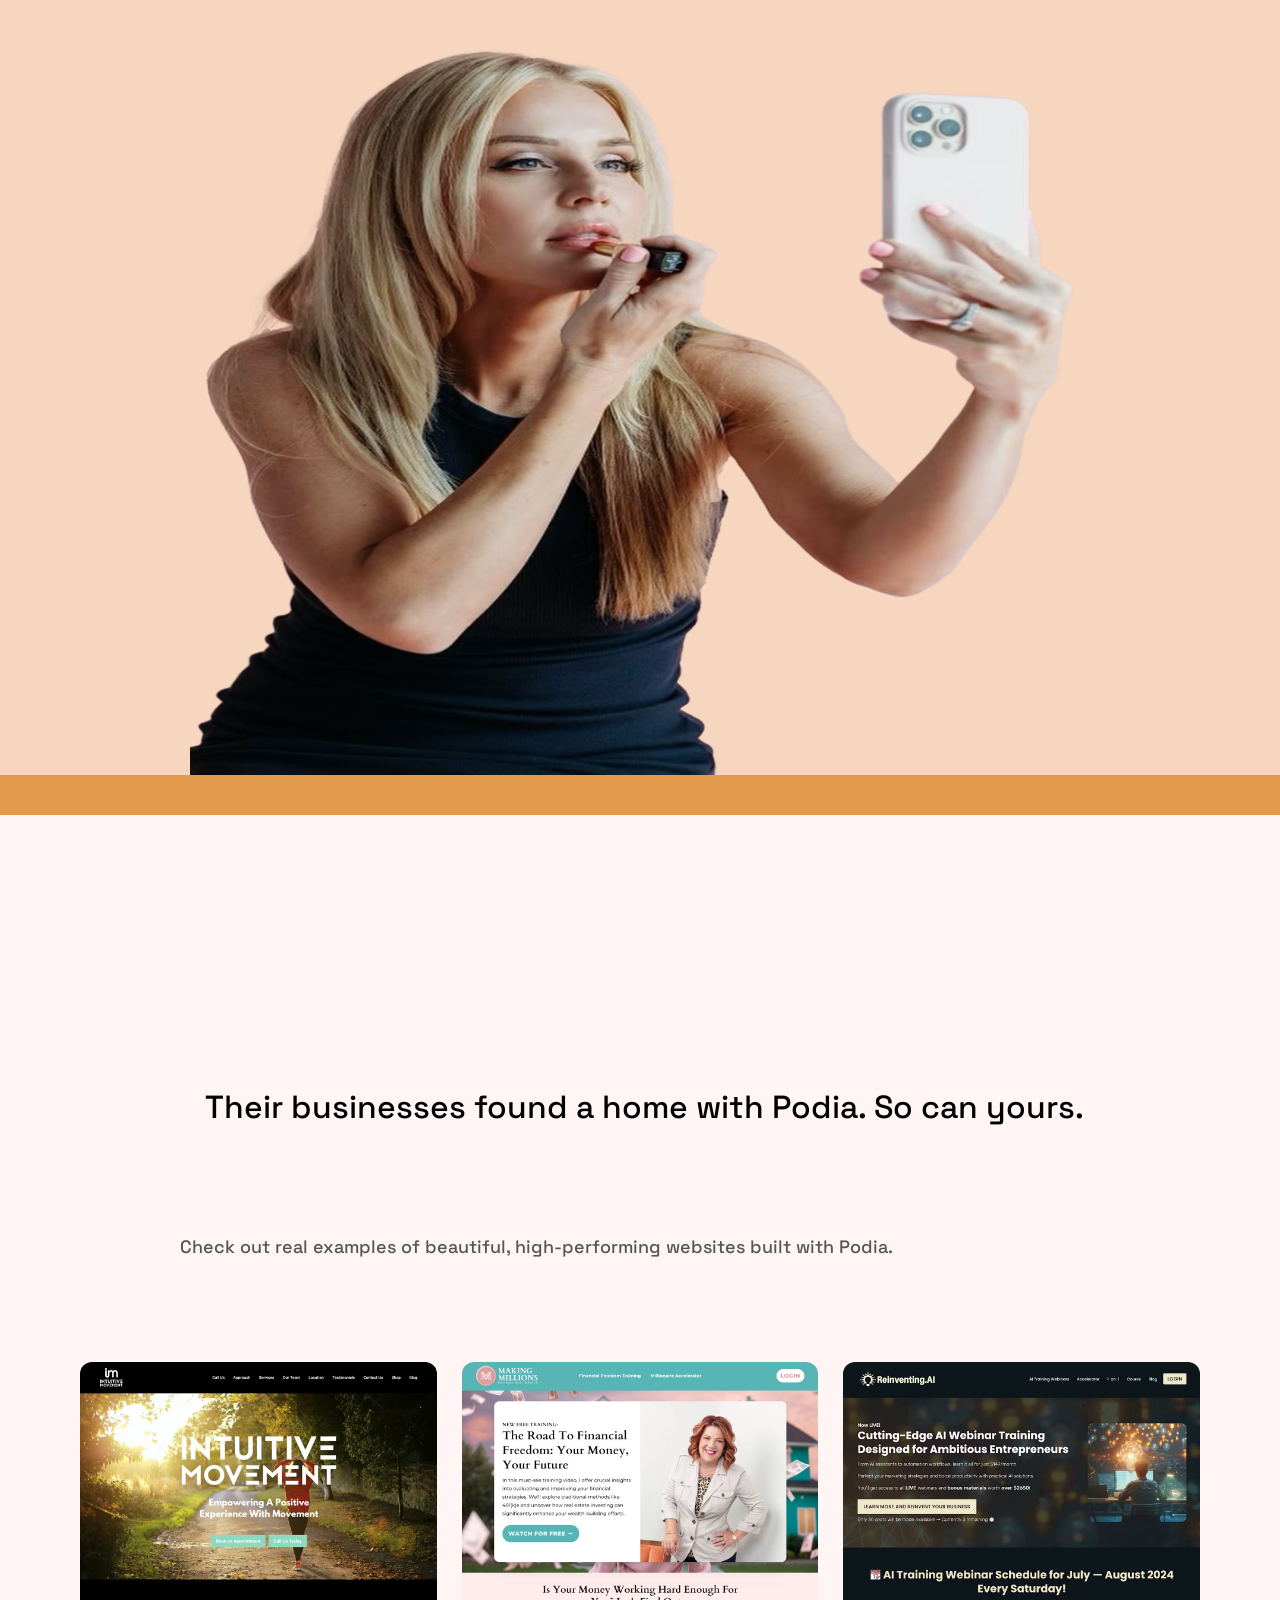
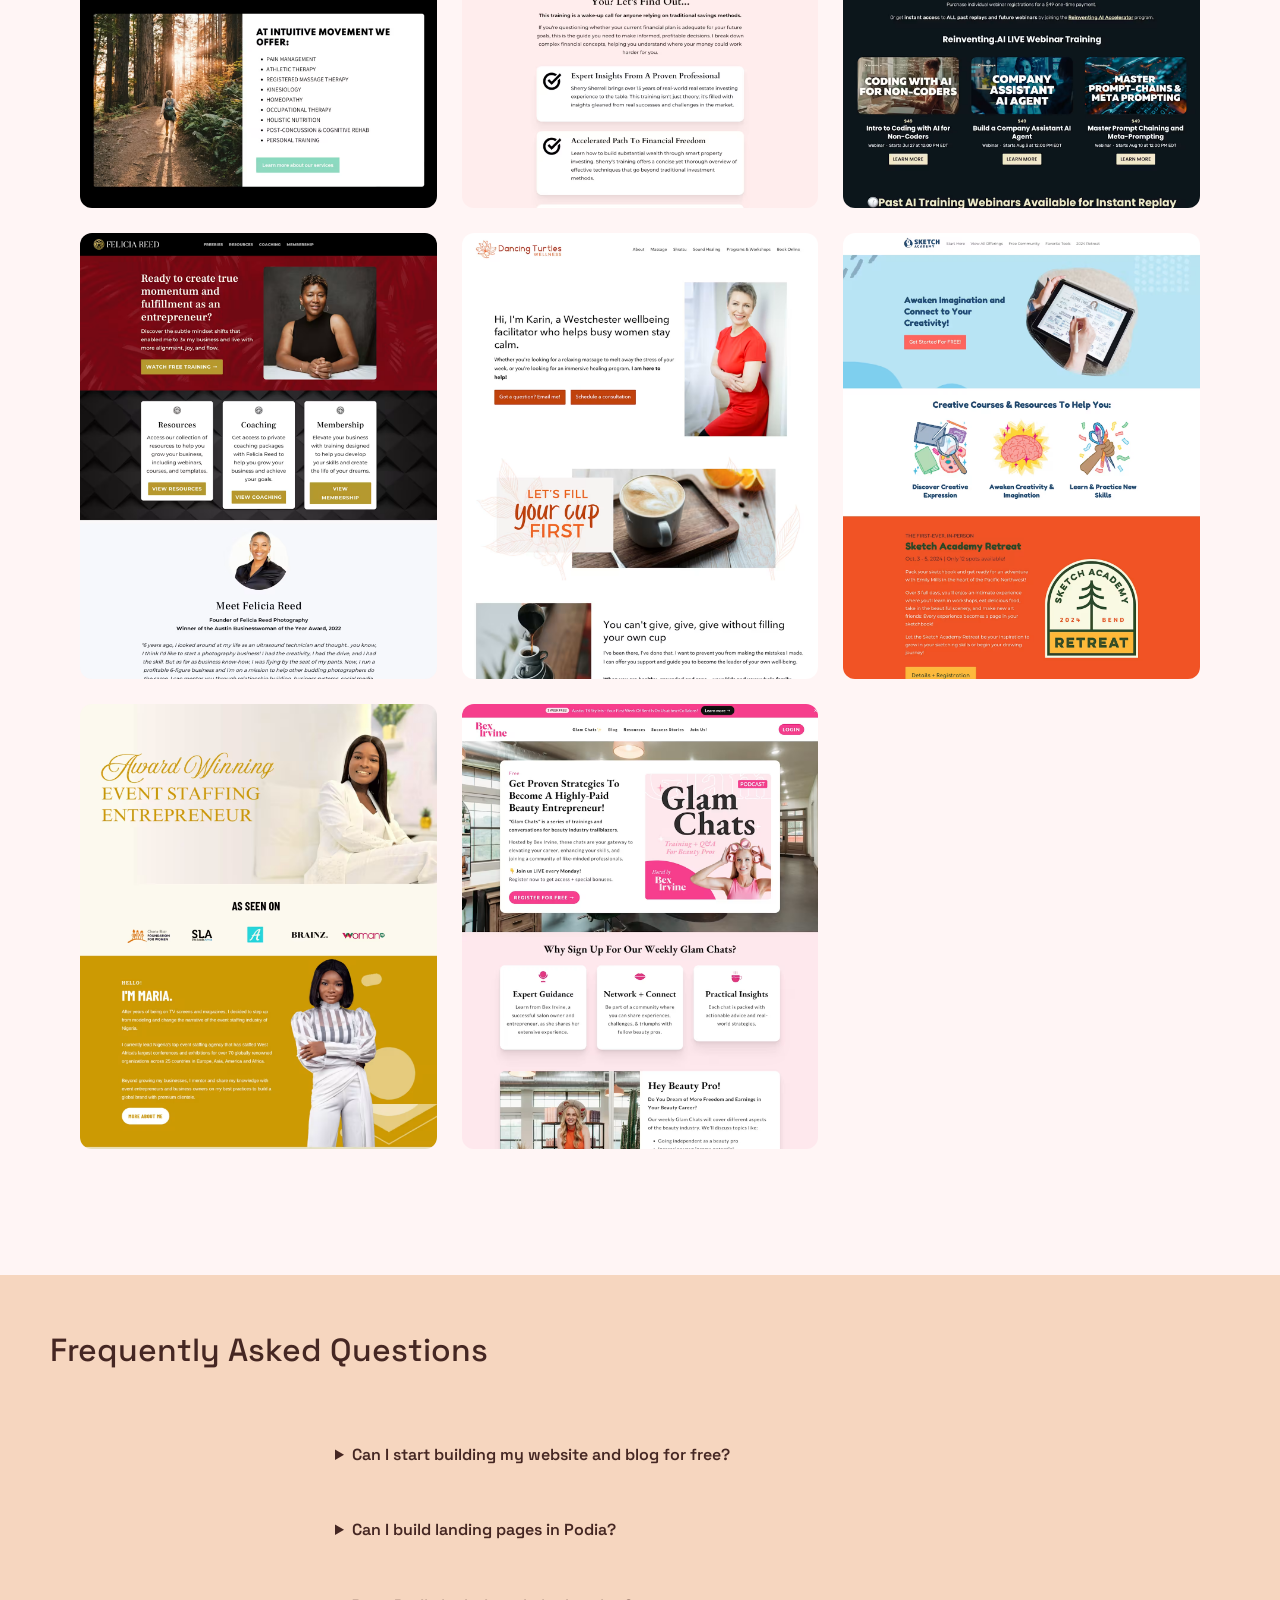
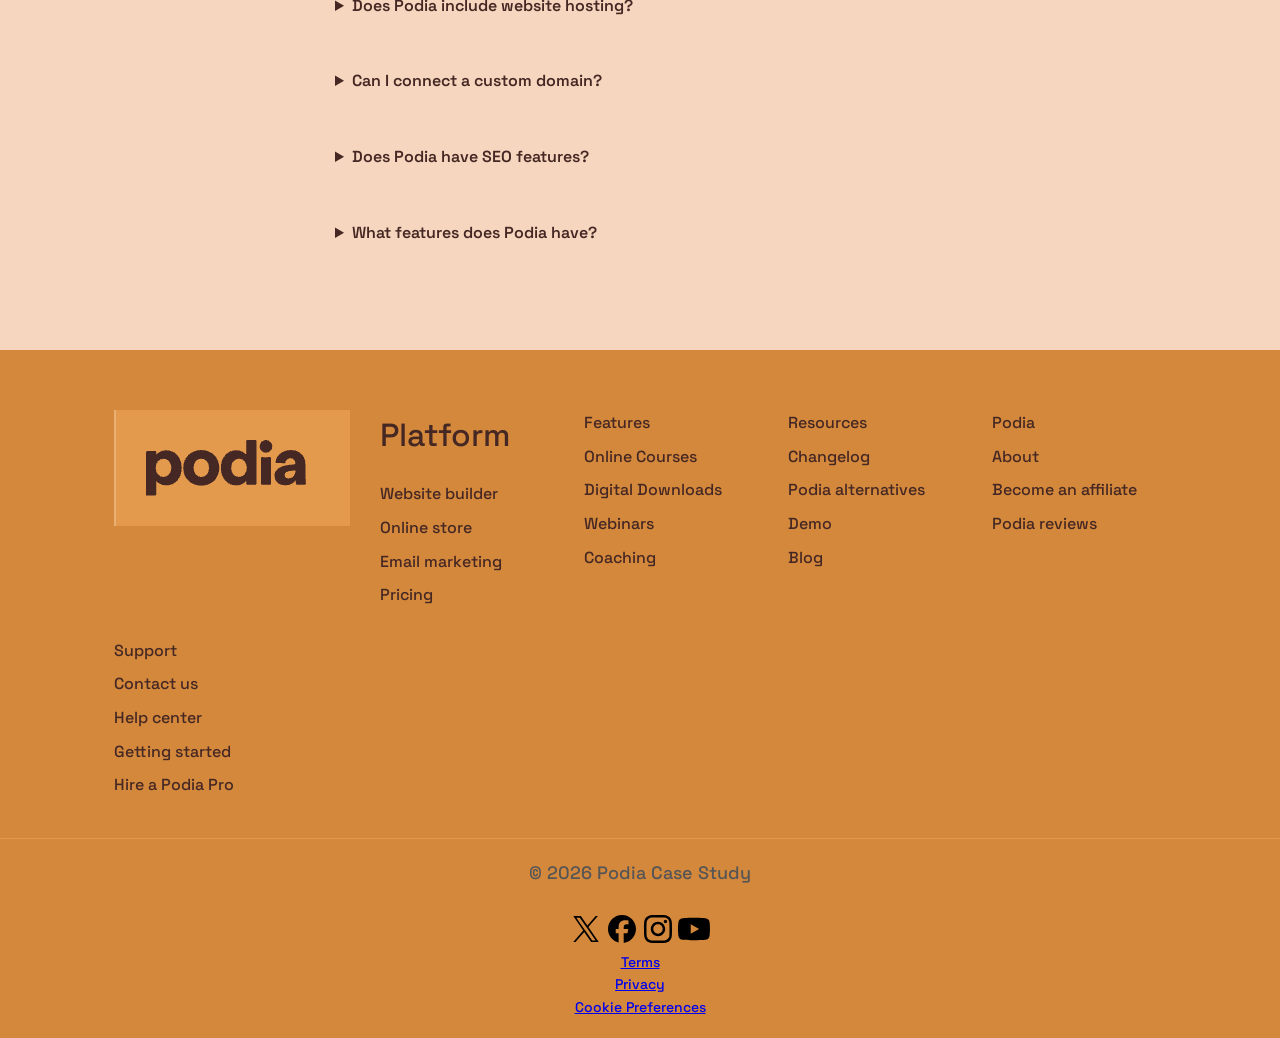
==== commit 248041cc: "im dead" ====
--- a/index.html
+++ b/index.html
@@ -42,6 +42,14 @@
 
         <li>
             <a href="#">Email</a>
+        </li>
+
+          <li>
+            <a href="#">Online Store</a>
+        </li>
+
+          <li>
+            <a href="#">Switch to Podia</a>
         </li>
 
         <li>
--- a/css/homepage.css
+++ b/css/homepage.css
@@ -111,6 +111,7 @@
 /* =========================
    nav bar 
 ========================= */
+
 .nav {
   background: #E49A4D;
   border-bottom: 1px solid #452723;
@@ -118,32 +119,52 @@
 
 .nav-inner {
   display: flex;
-  align-items: center;
+  align-items: center; 
   justify-content: space-between;
-  padding: 20px 0;
+  height: 72px;     
 }
 
 .nav-links {
   display: flex;
-  gap: 30px;
+  align-items: center;   /* aligns text vertically */
+  gap: 32px;
   list-style: none;
 }
 
 .nav-links a {
+  display: flex;         /* important */
+  align-items: center;   /* centers text */
+  height: 72px;          /* matches navbar height */
   text-decoration: none;
-  color: #333;
+  color: #452723;
   font-weight: 500;
+  font-size: 15px;
+}
+
+.nav-links a:hover {
+  opacity: 0.7;
 }
 
 .nav-actions {
   display: flex;
-  gap: 10px;
+  align-items: center;
+  gap: 12px;
 }
 
 nav-toggle {
     max-width: 100%;
     max-height: auto;
 }
+
+.nav-links img {
+  height: 50px;
+  width: auto;
+  display: block;
+  transform: translateY(1px); /* tweak -1px to +2px */
+}
+
+
+
 
 /* =========================
    BUTTONS 
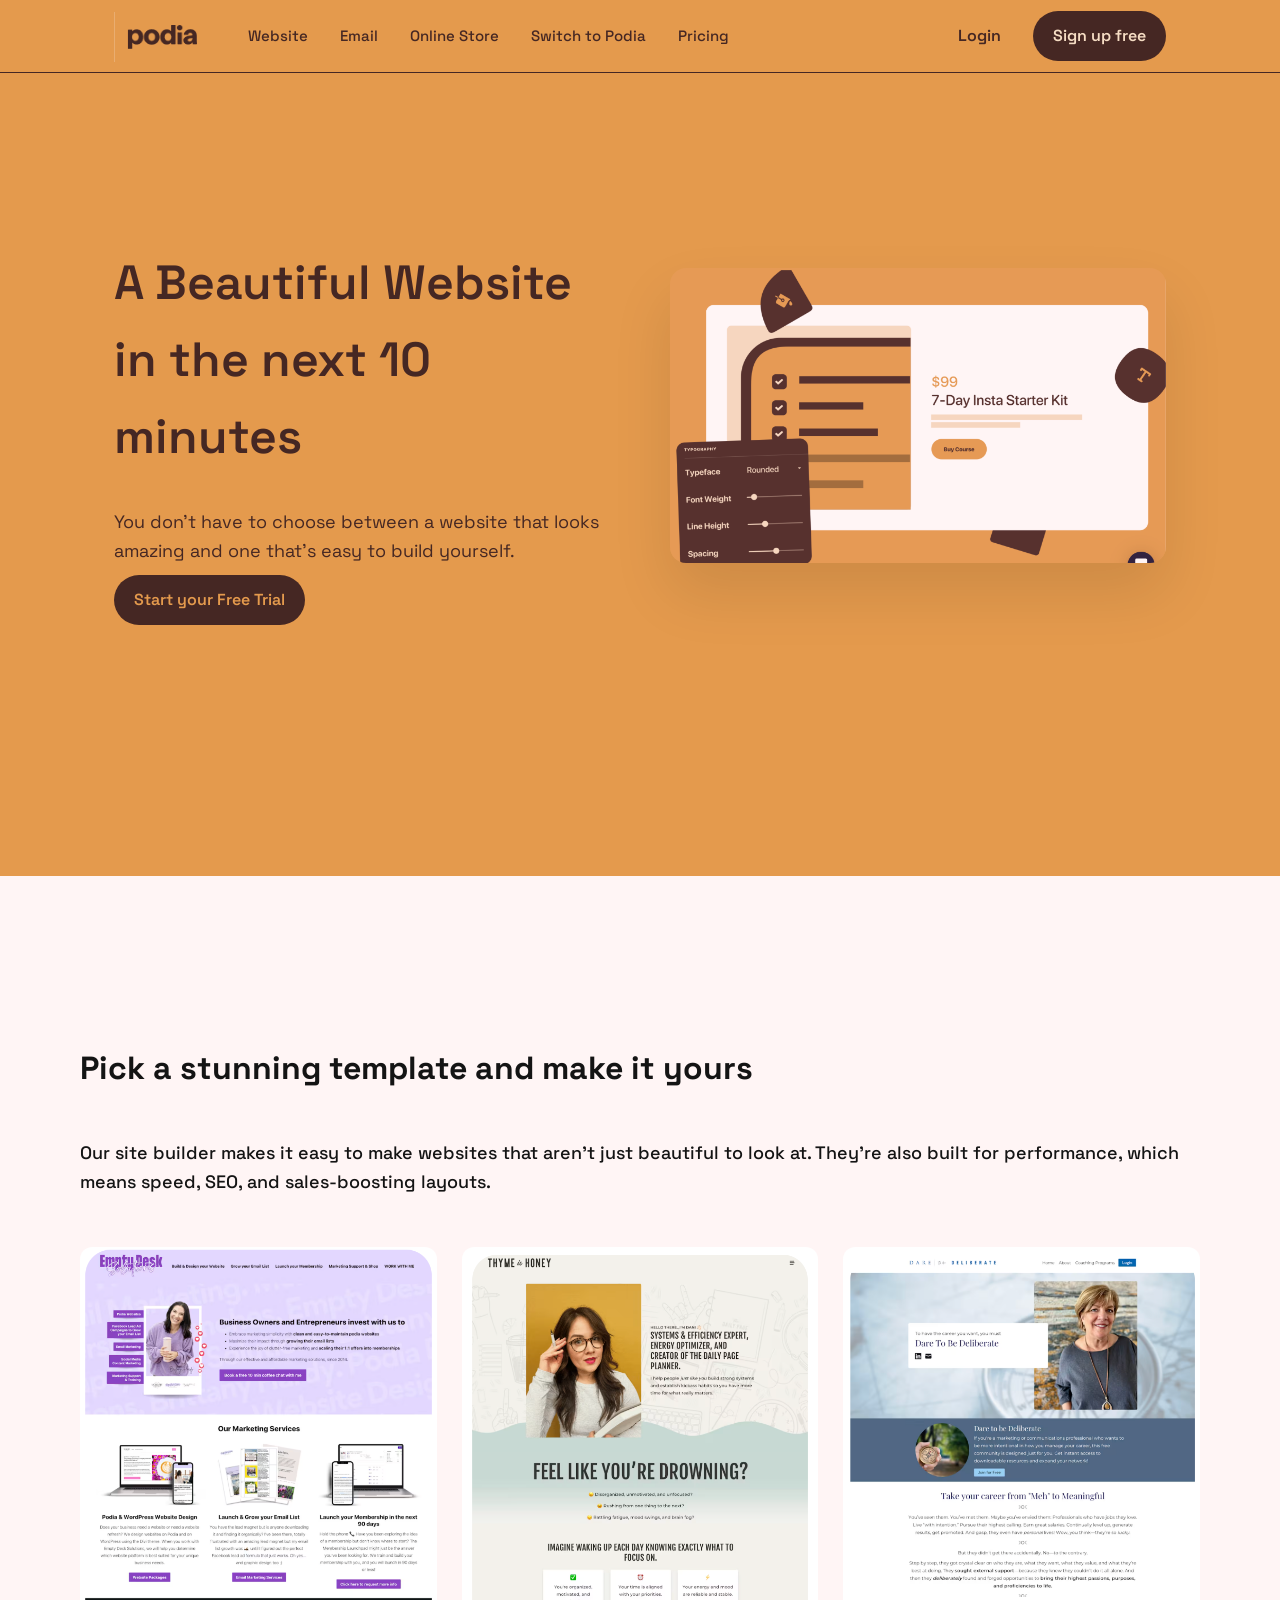
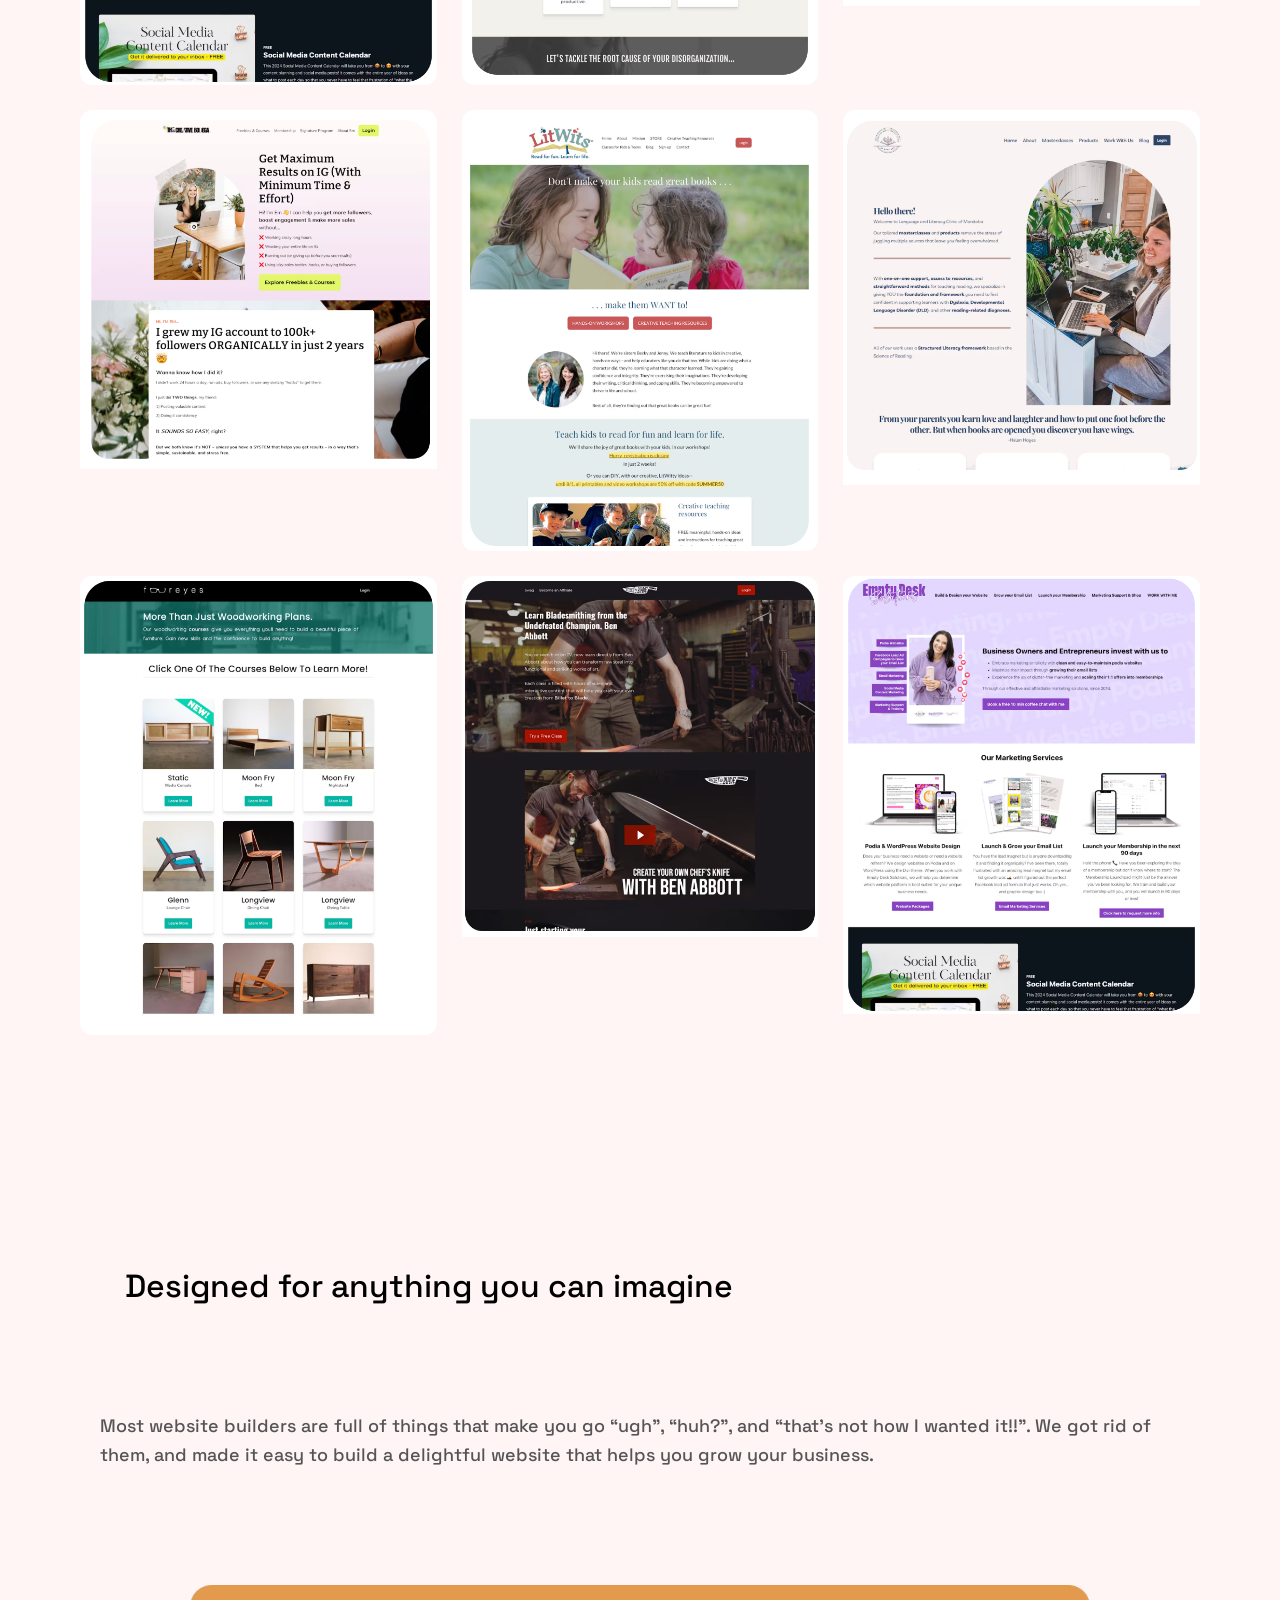
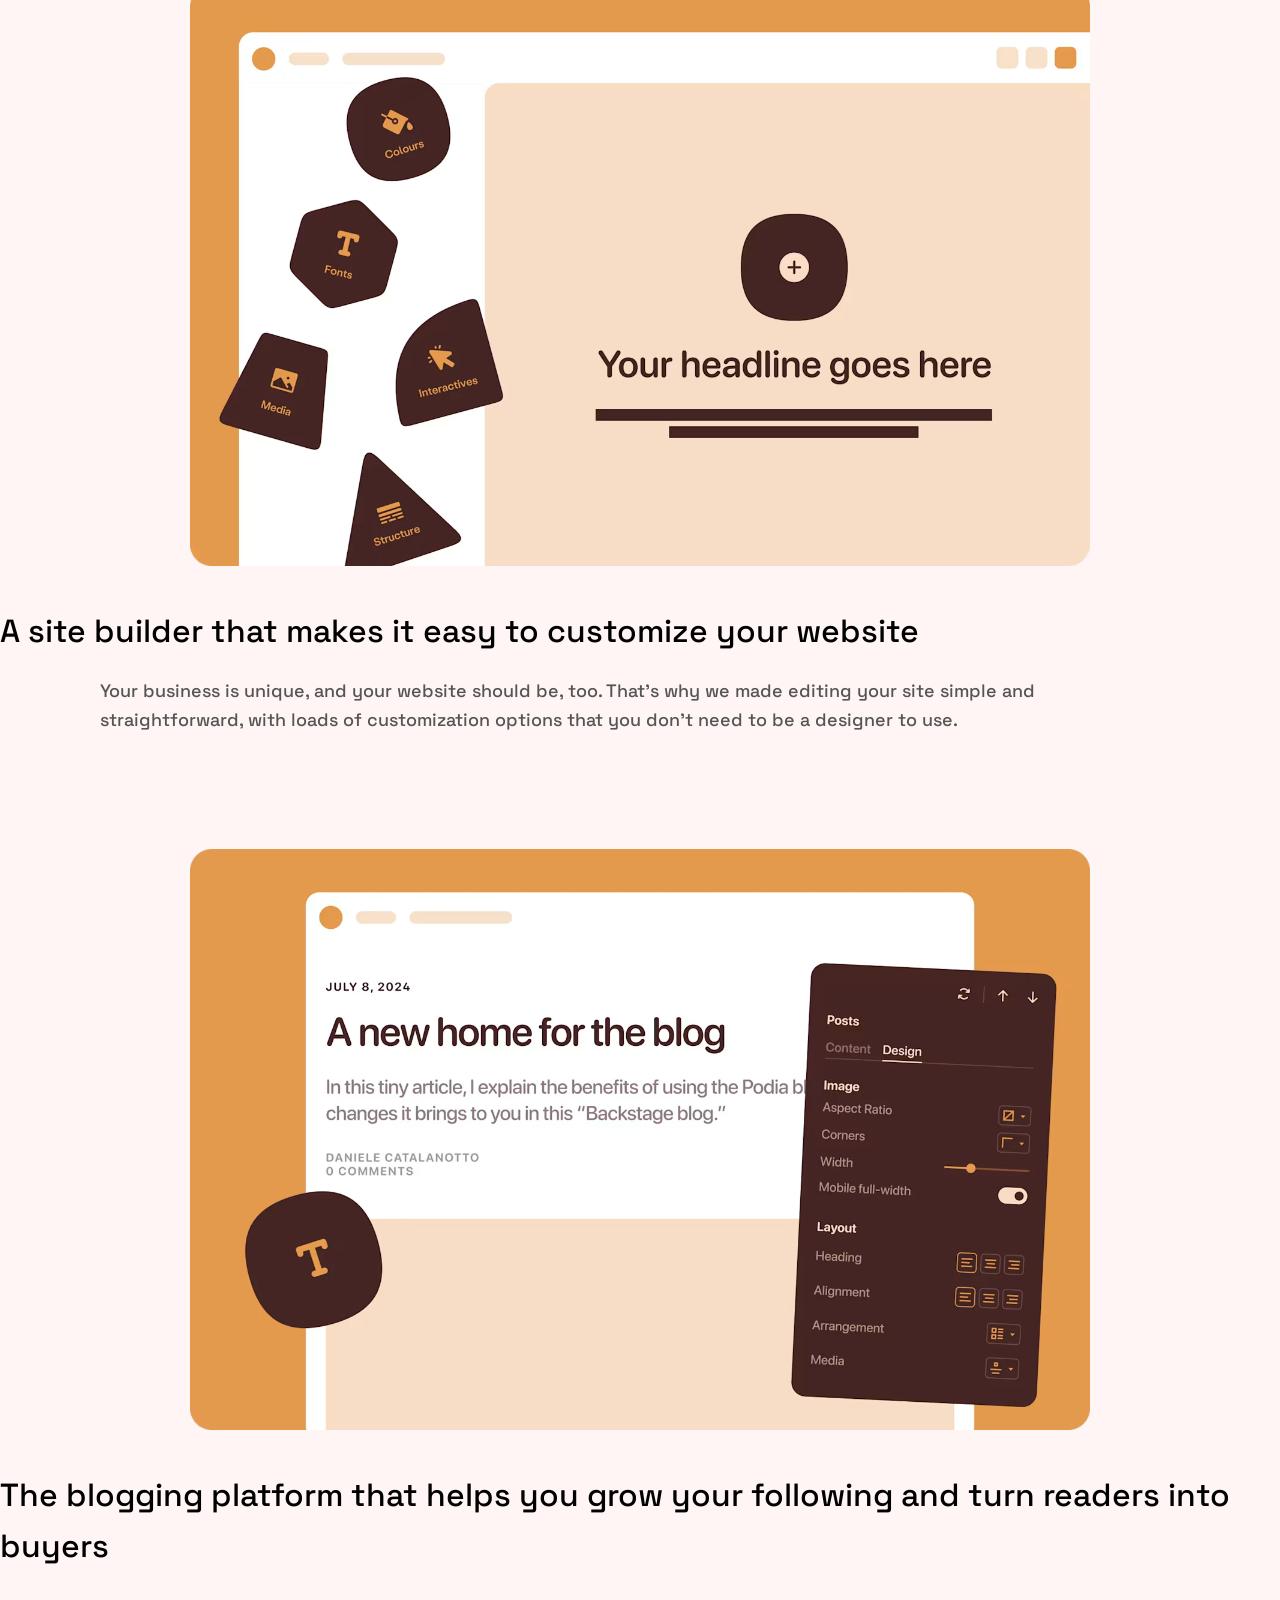
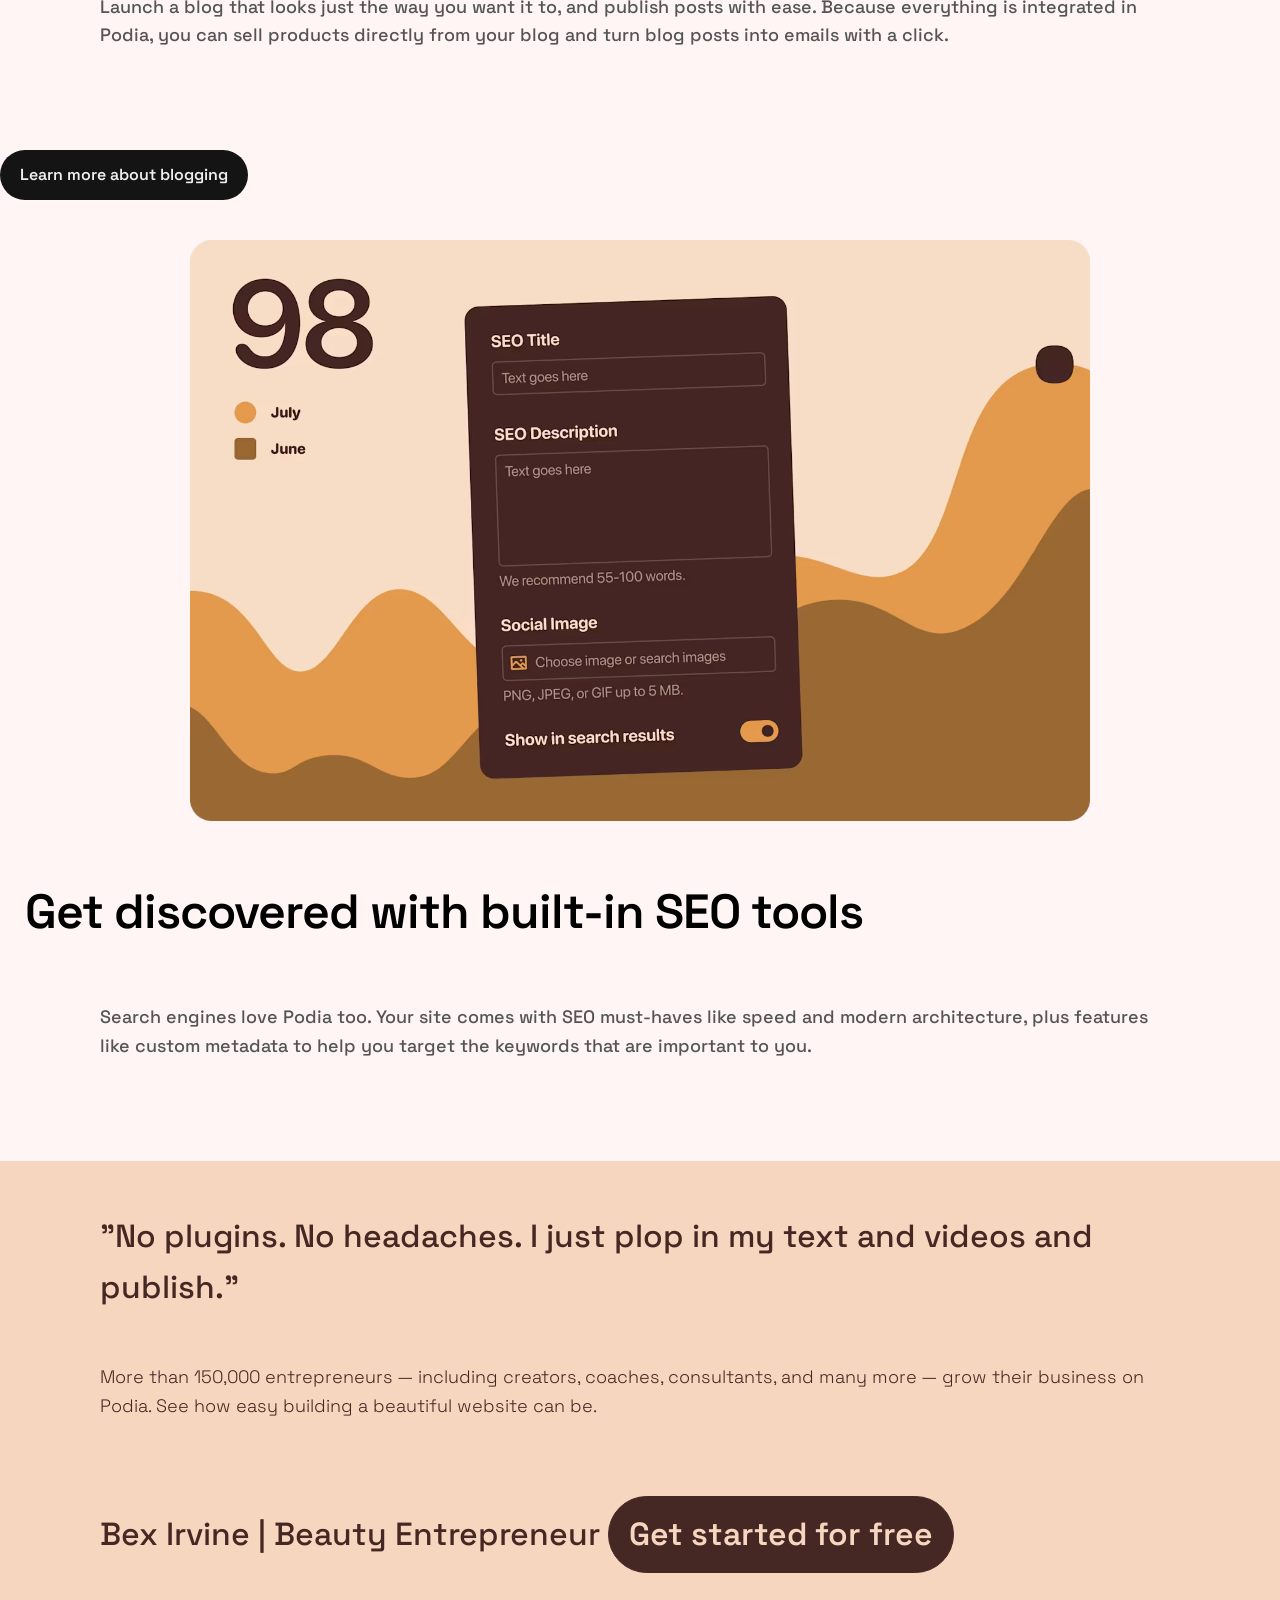
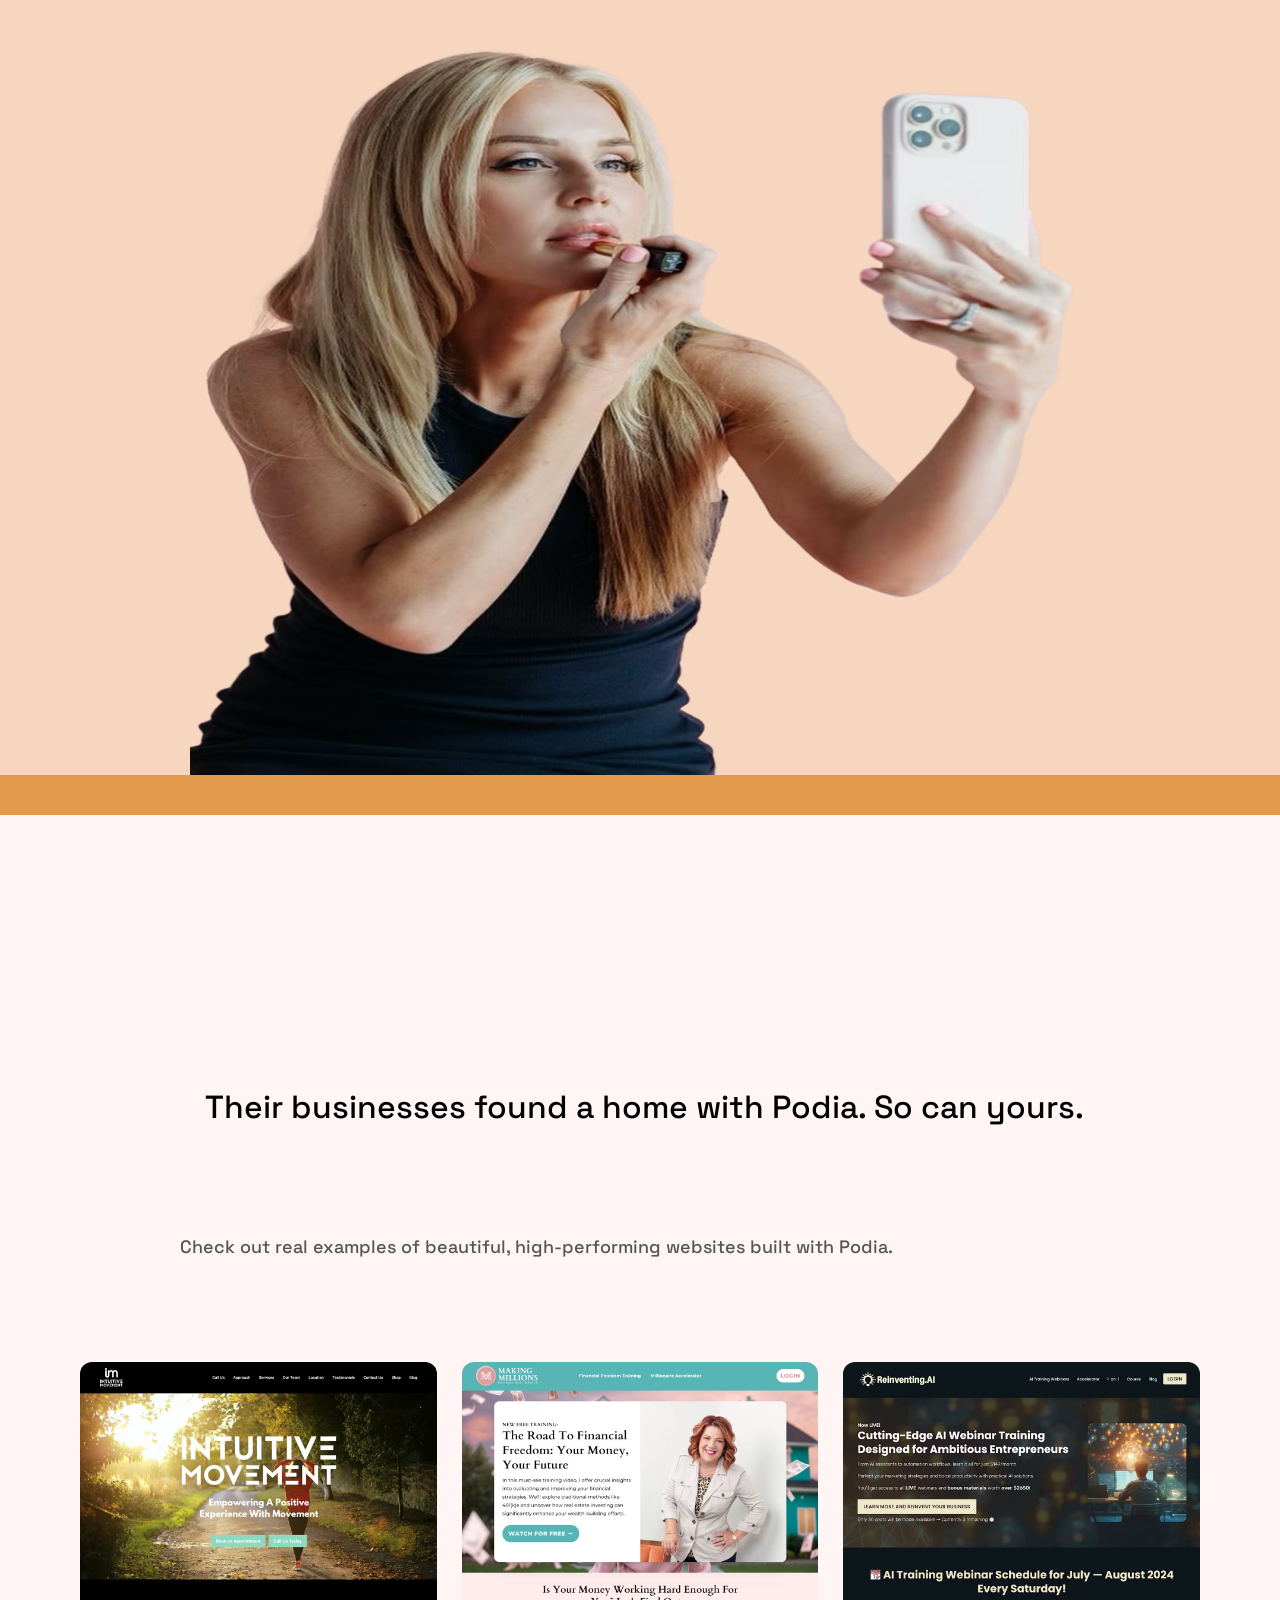
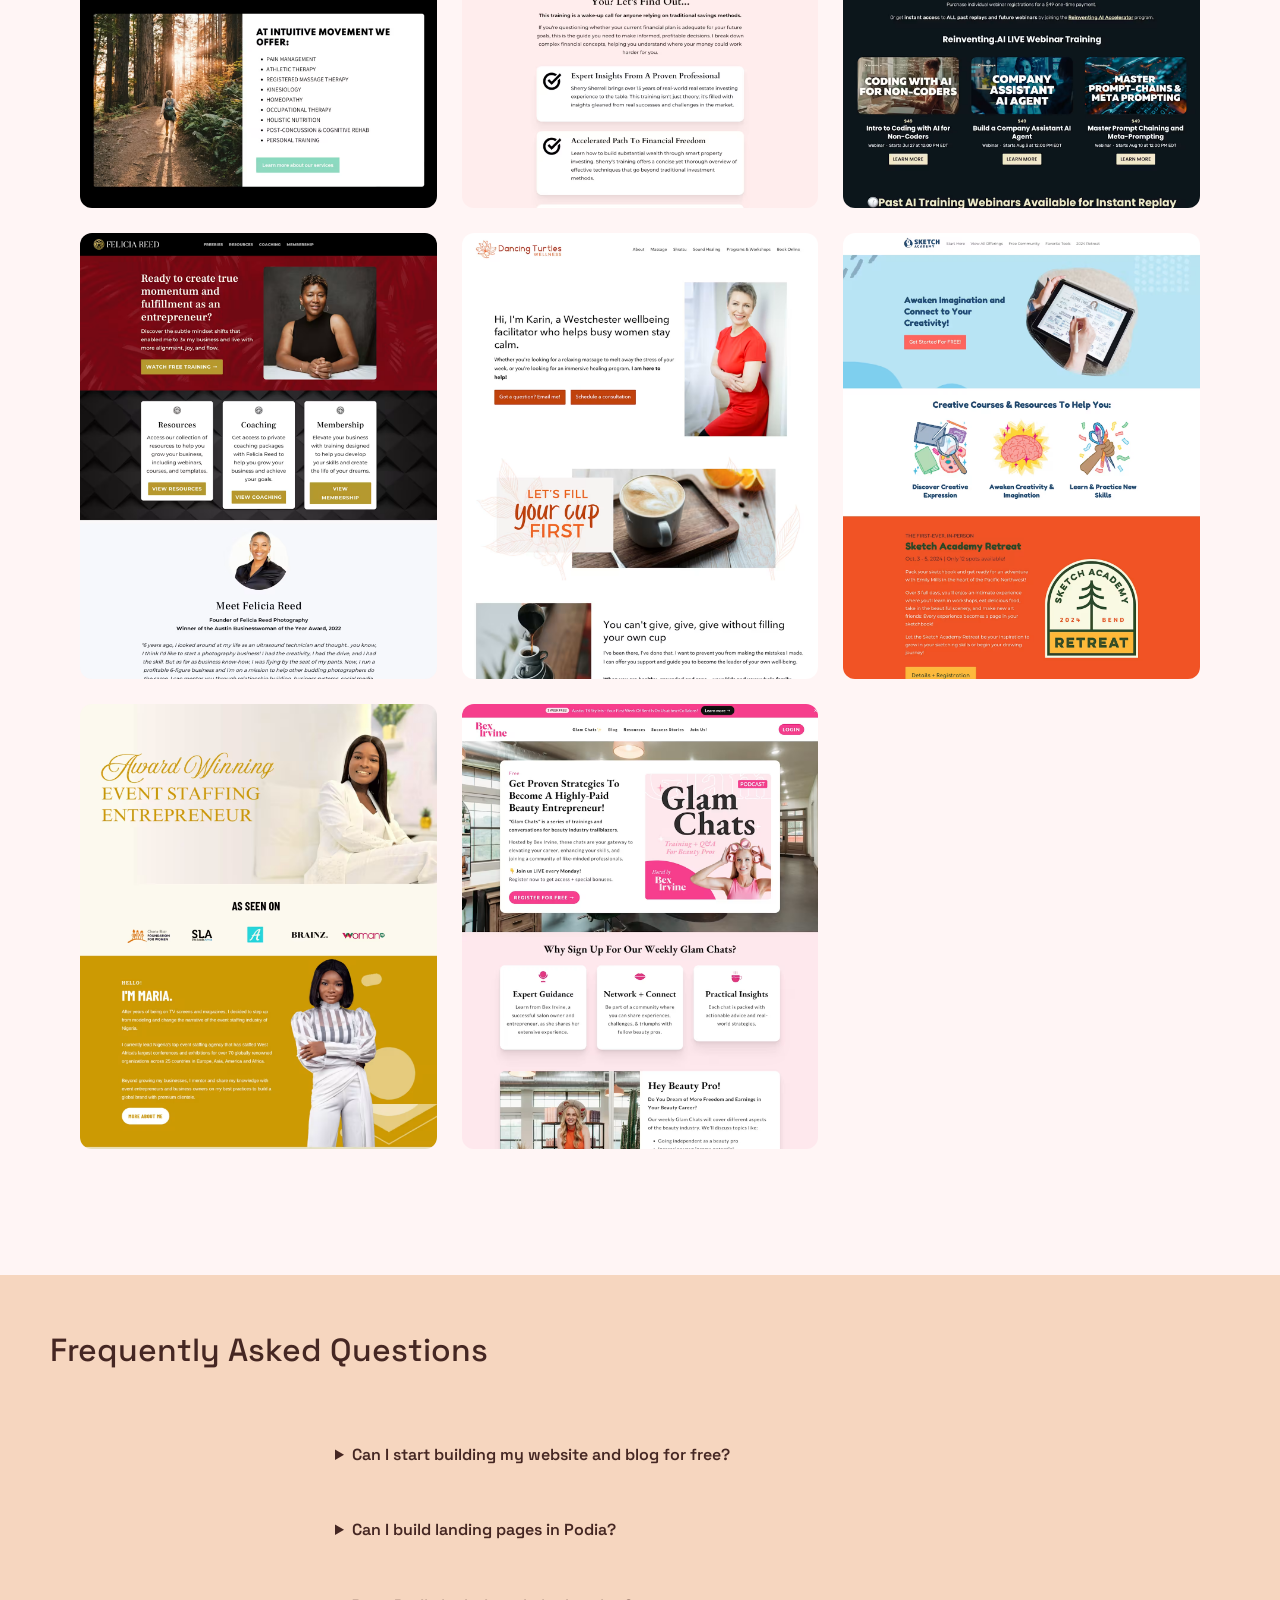
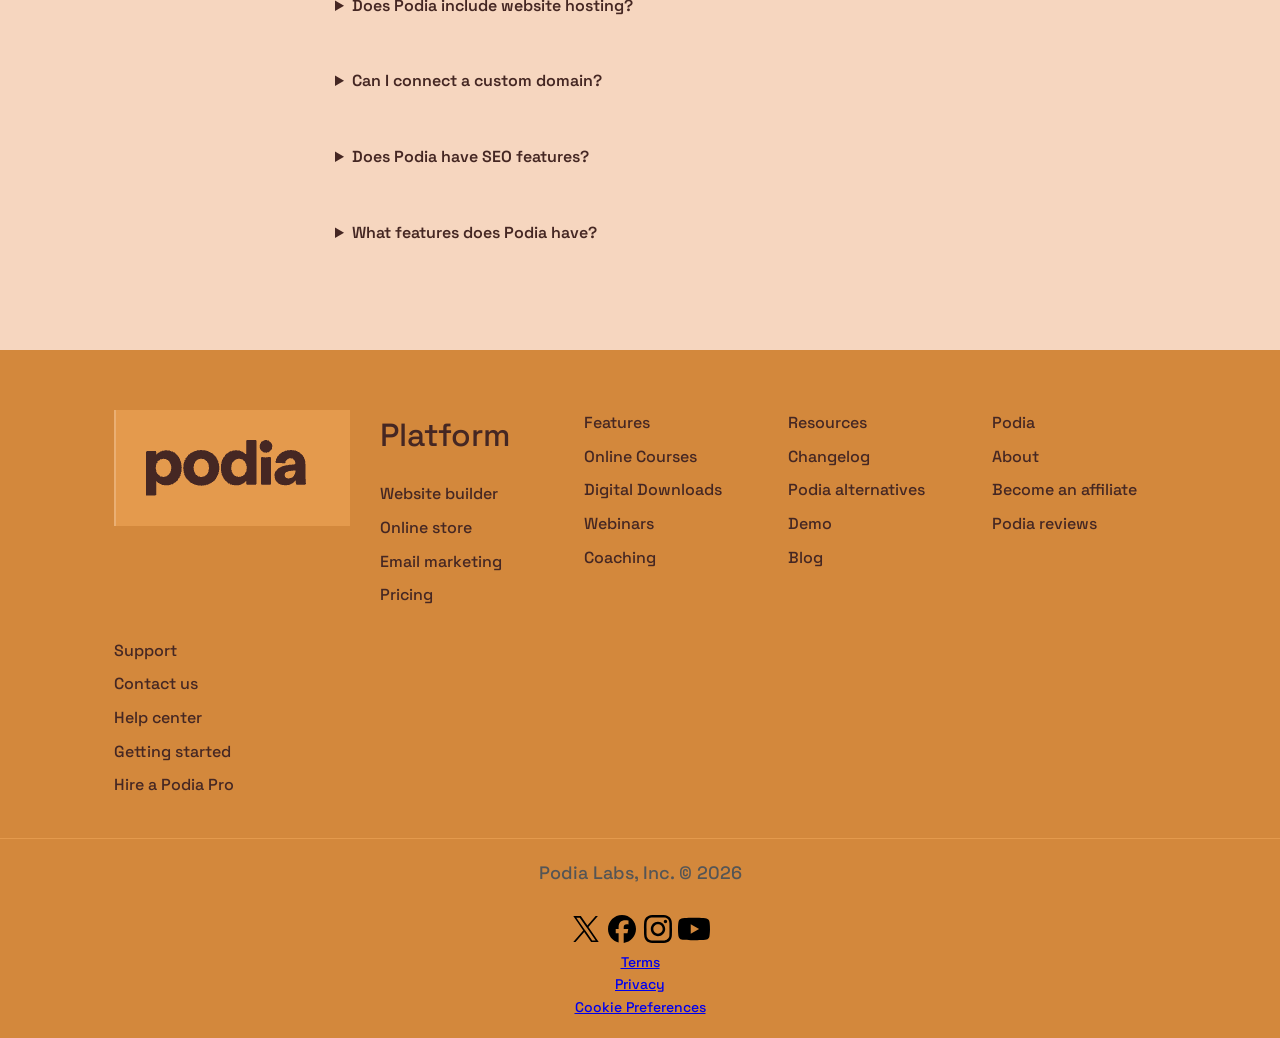
==== commit 120795ea: "footer" ====
--- a/index.html
+++ b/index.html
@@ -359,7 +359,7 @@
 
   <div class="footer-bottom">
     <div class="container">
-      <p>© 2026 Podia Case Study</p>
+      <p>Podia Labs, Inc. © 2026</p>
       <svg xmlns="http://www.w3.org/2000/svg" width="32" height="32" viewBox="0 0 32 32">
         <path d="M18.42,14.009L27.891,3h-2.244l-8.224,9.559L10.855,3H3.28l9.932,14.455L3.28,29h2.244l8.684-10.095,6.936,10.095h7.576l-10.301-14.991h0Zm-3.074,3.573l-1.006-1.439L6.333,4.69h3.447l6.462,9.243,1.006,1.439,8.4,12.015h-3.447l-6.854-9.804h0Z"></path>
             </svg>
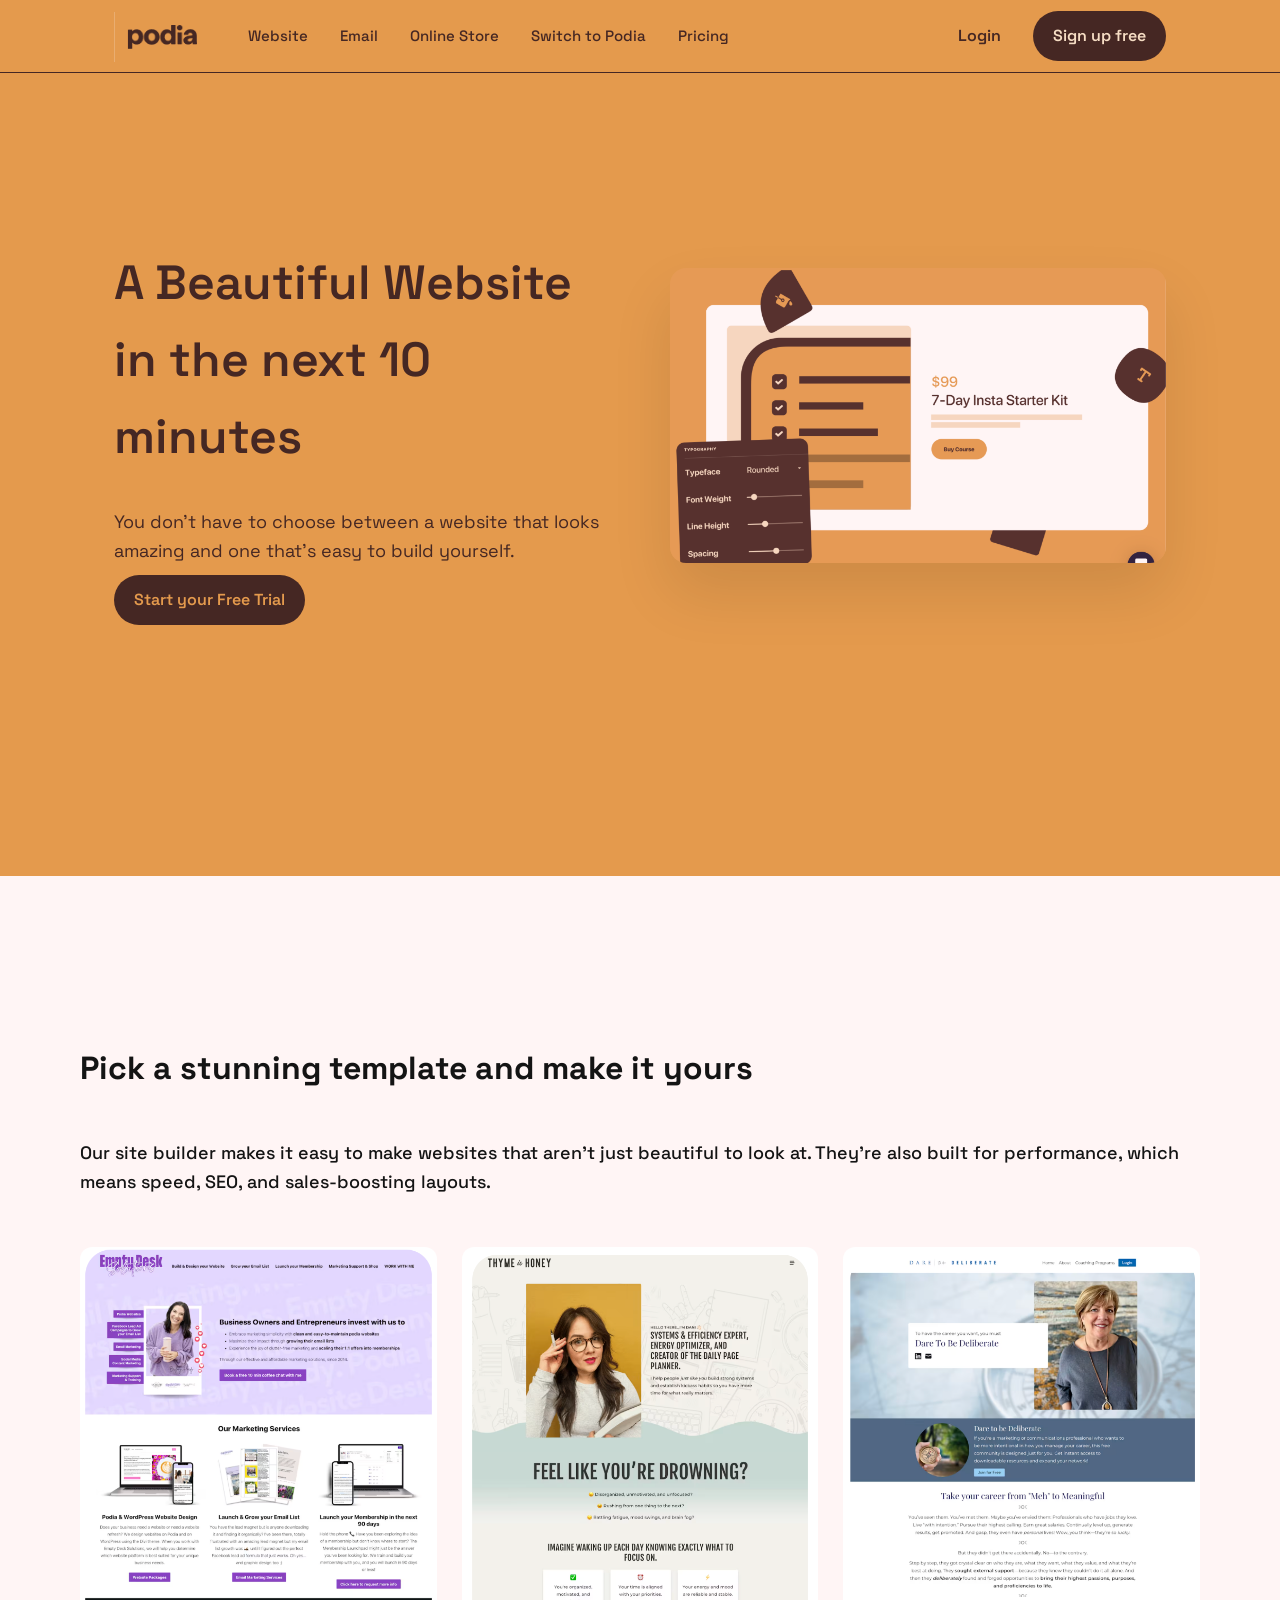
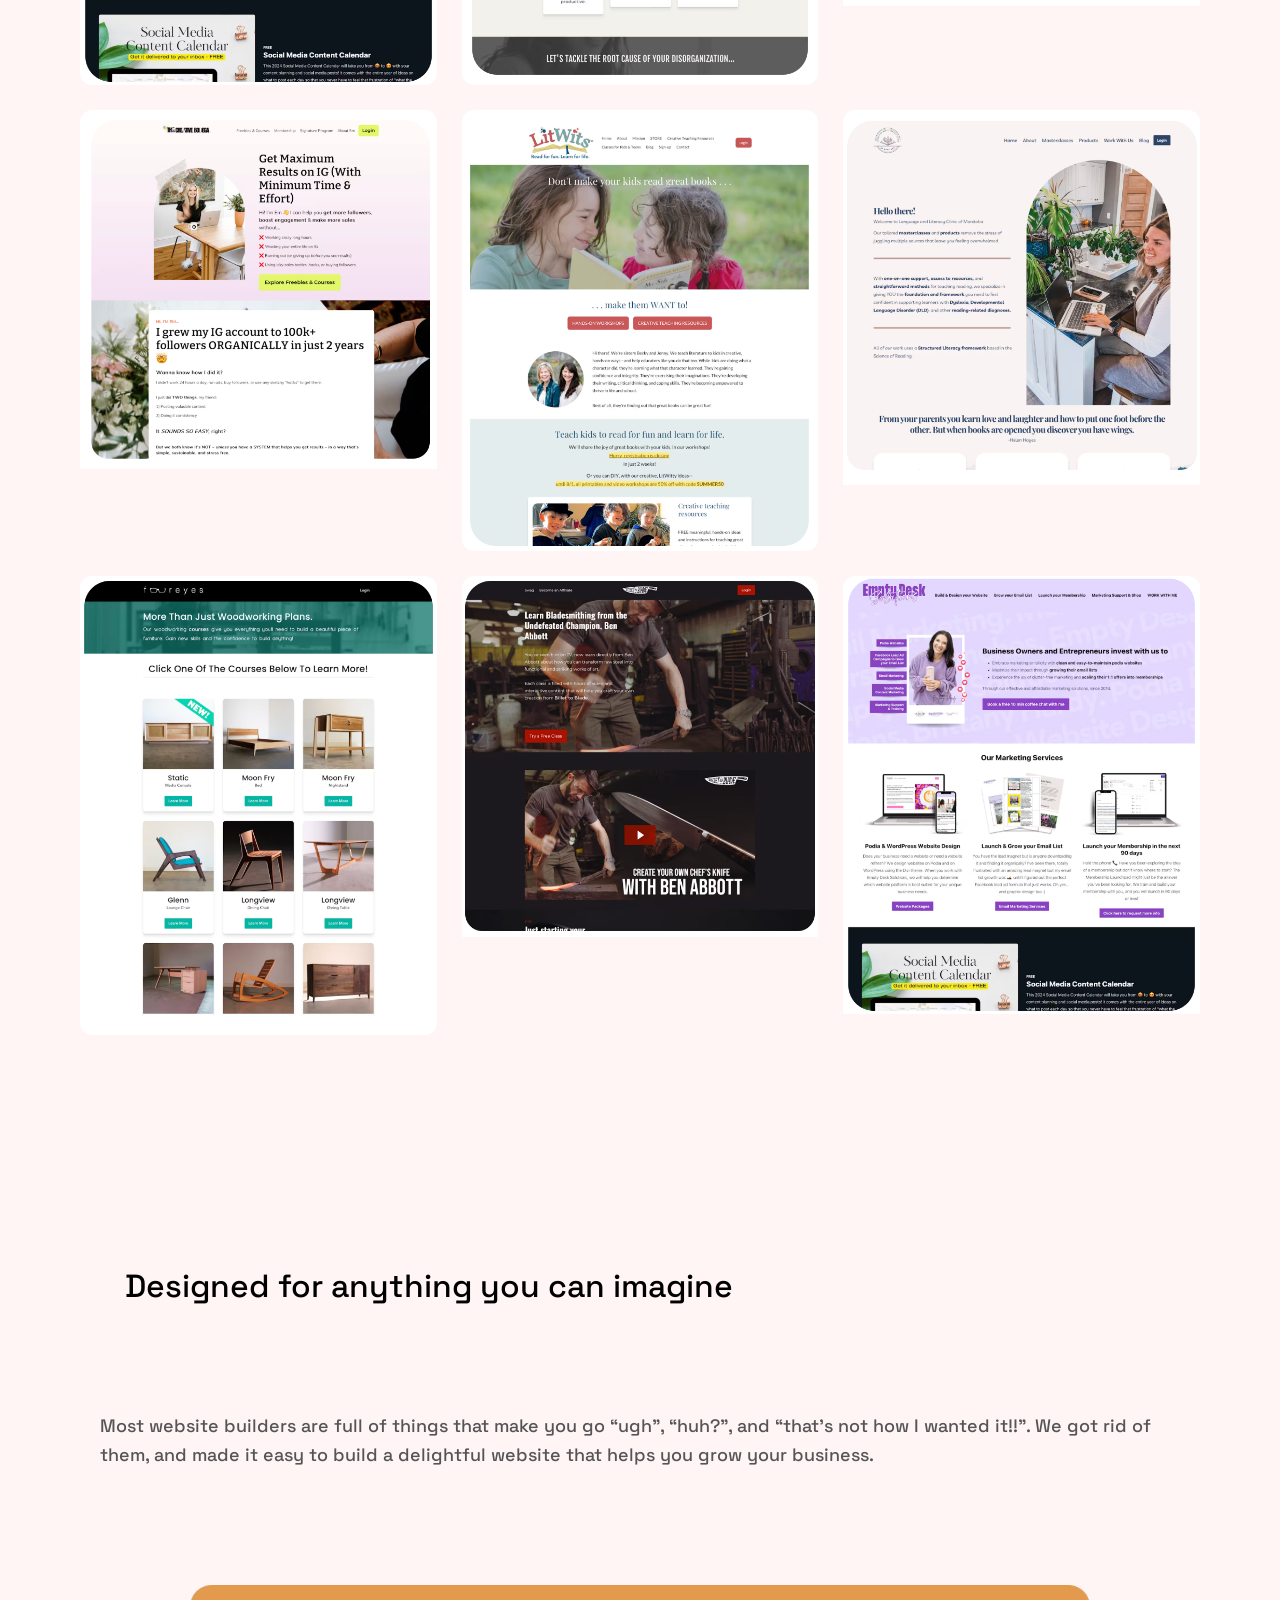
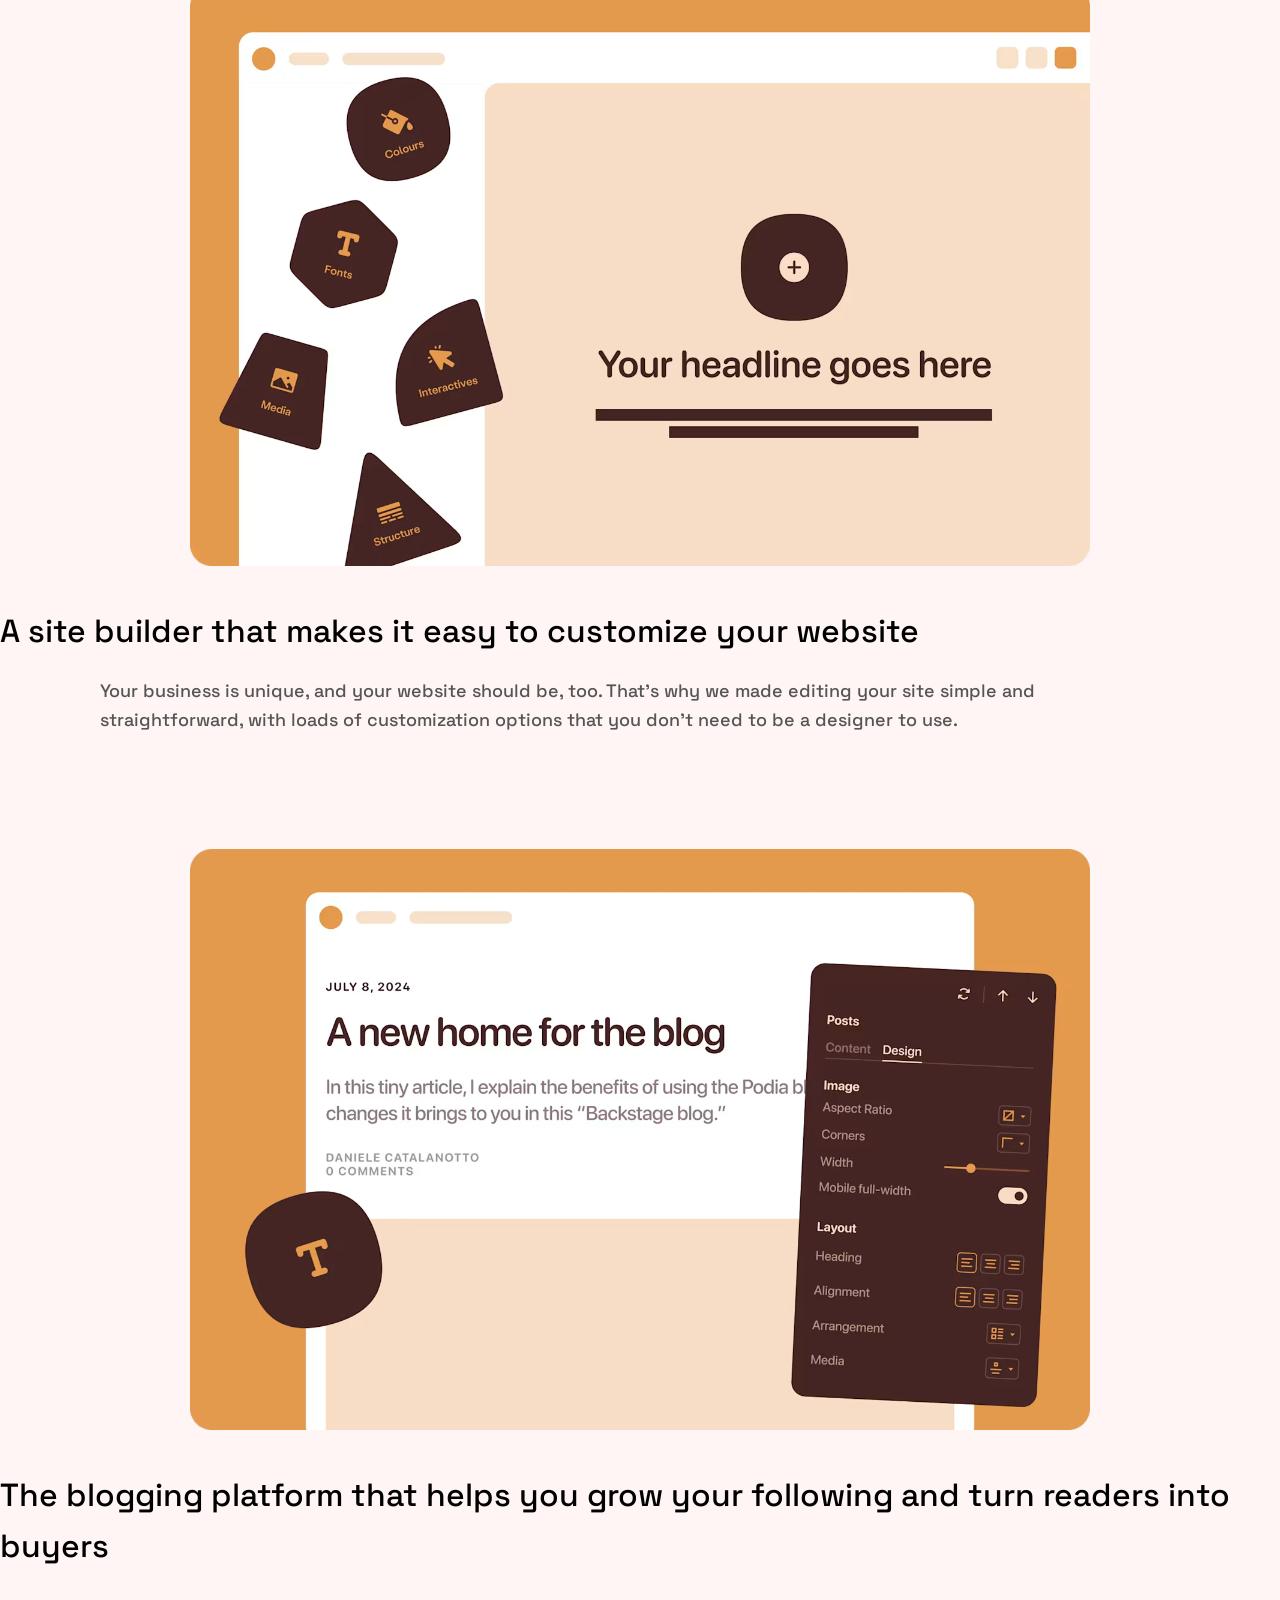
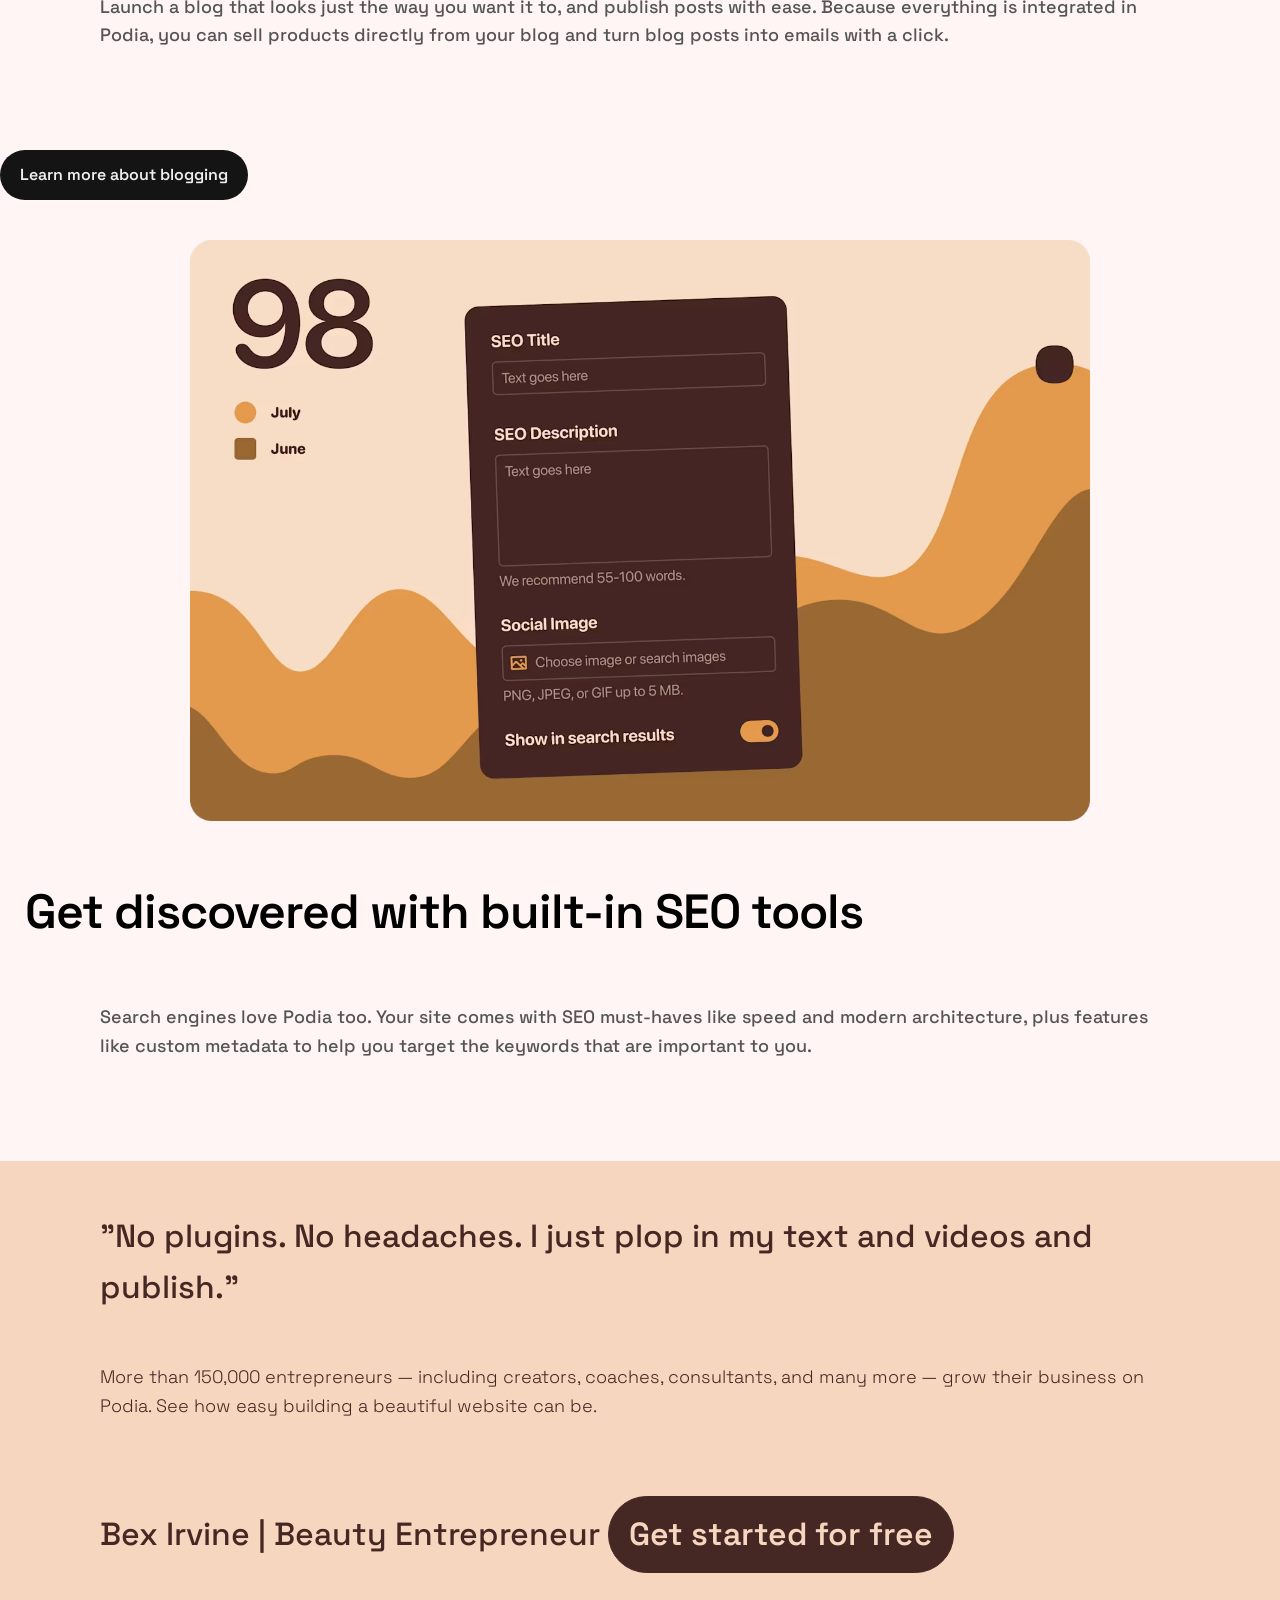
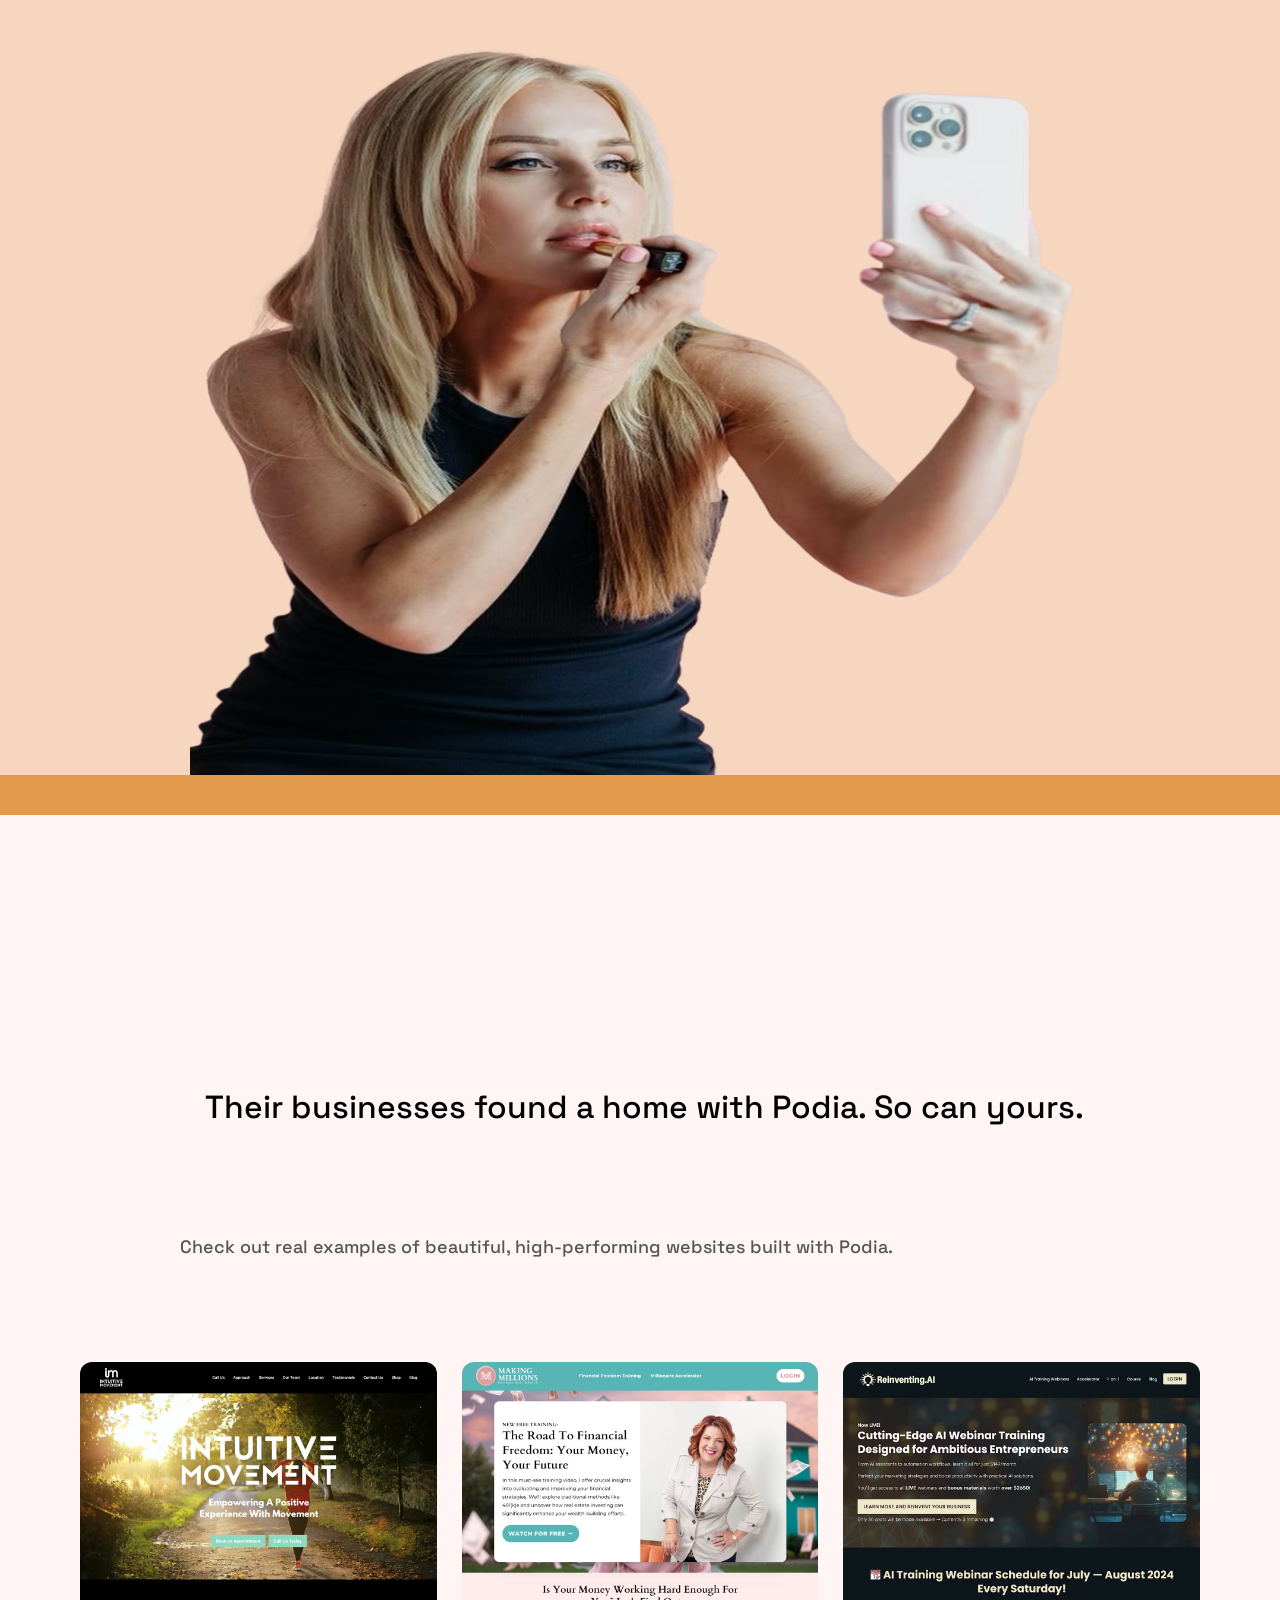
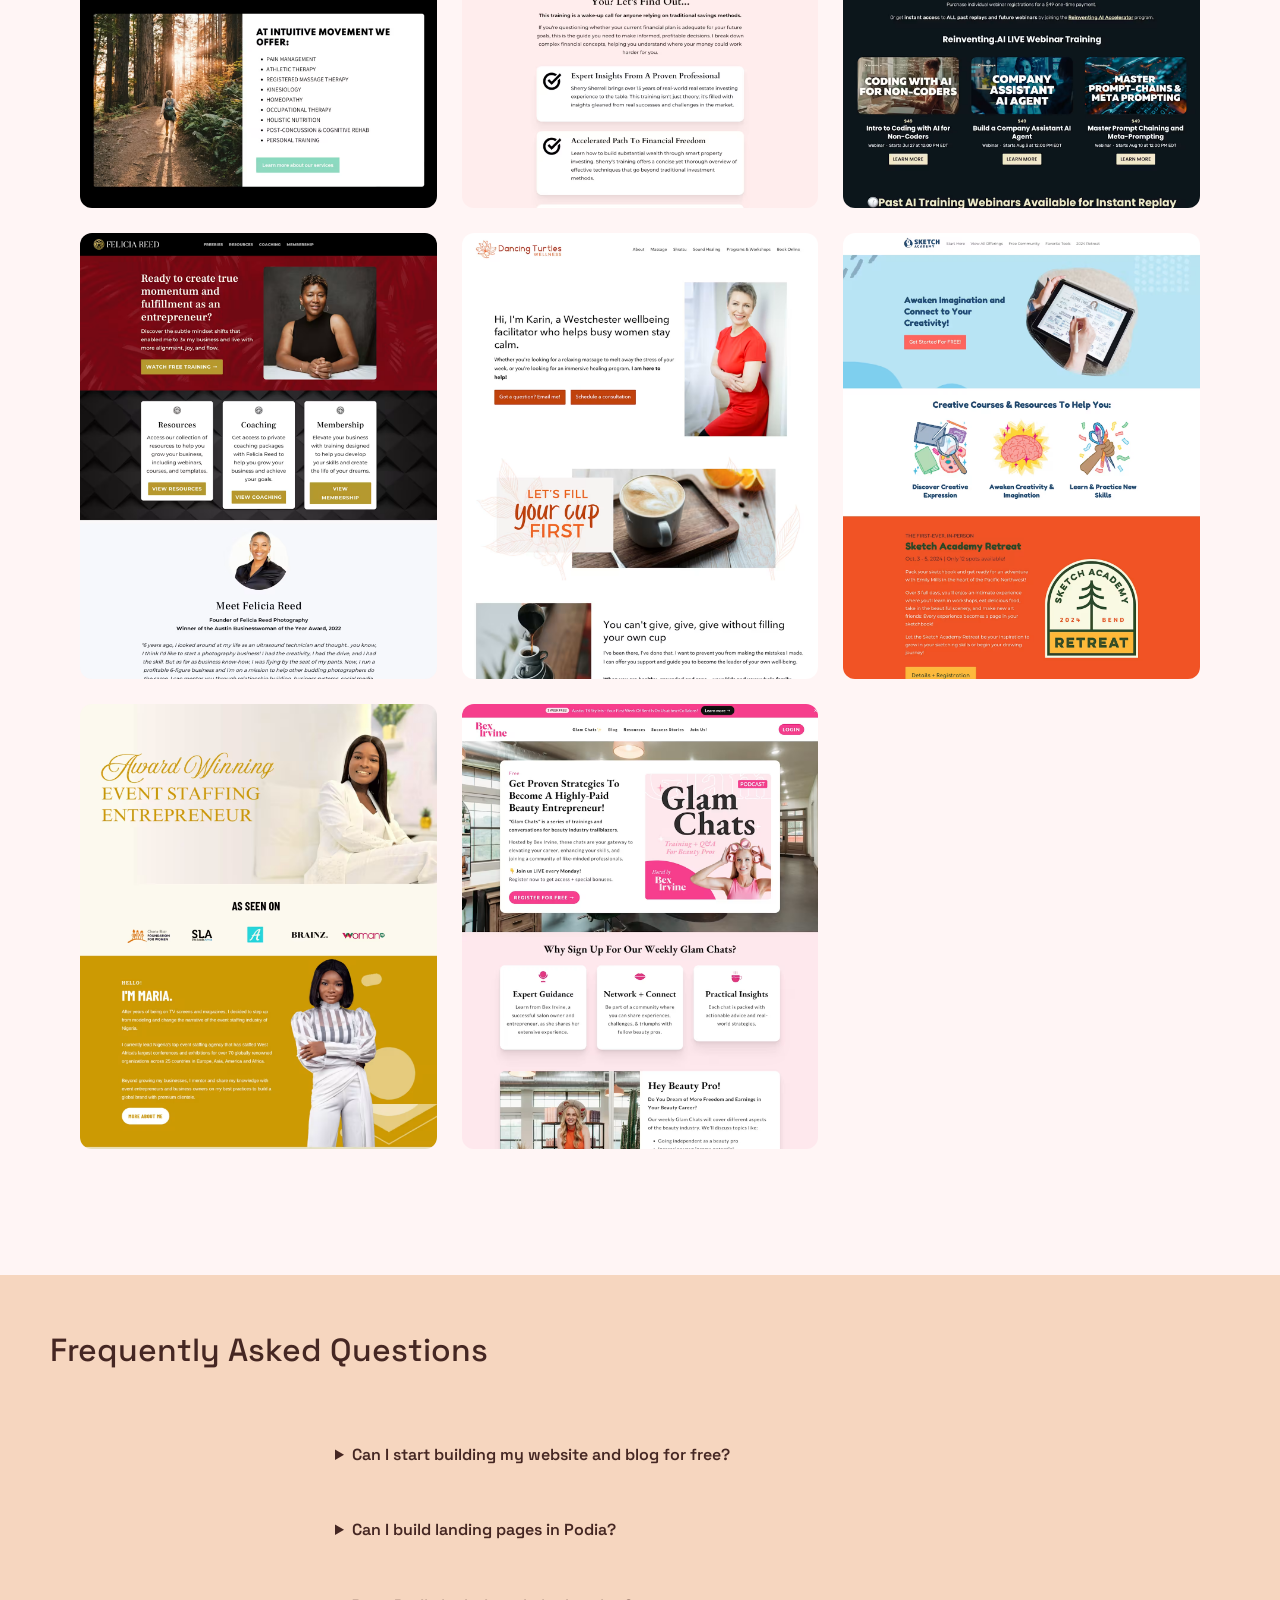
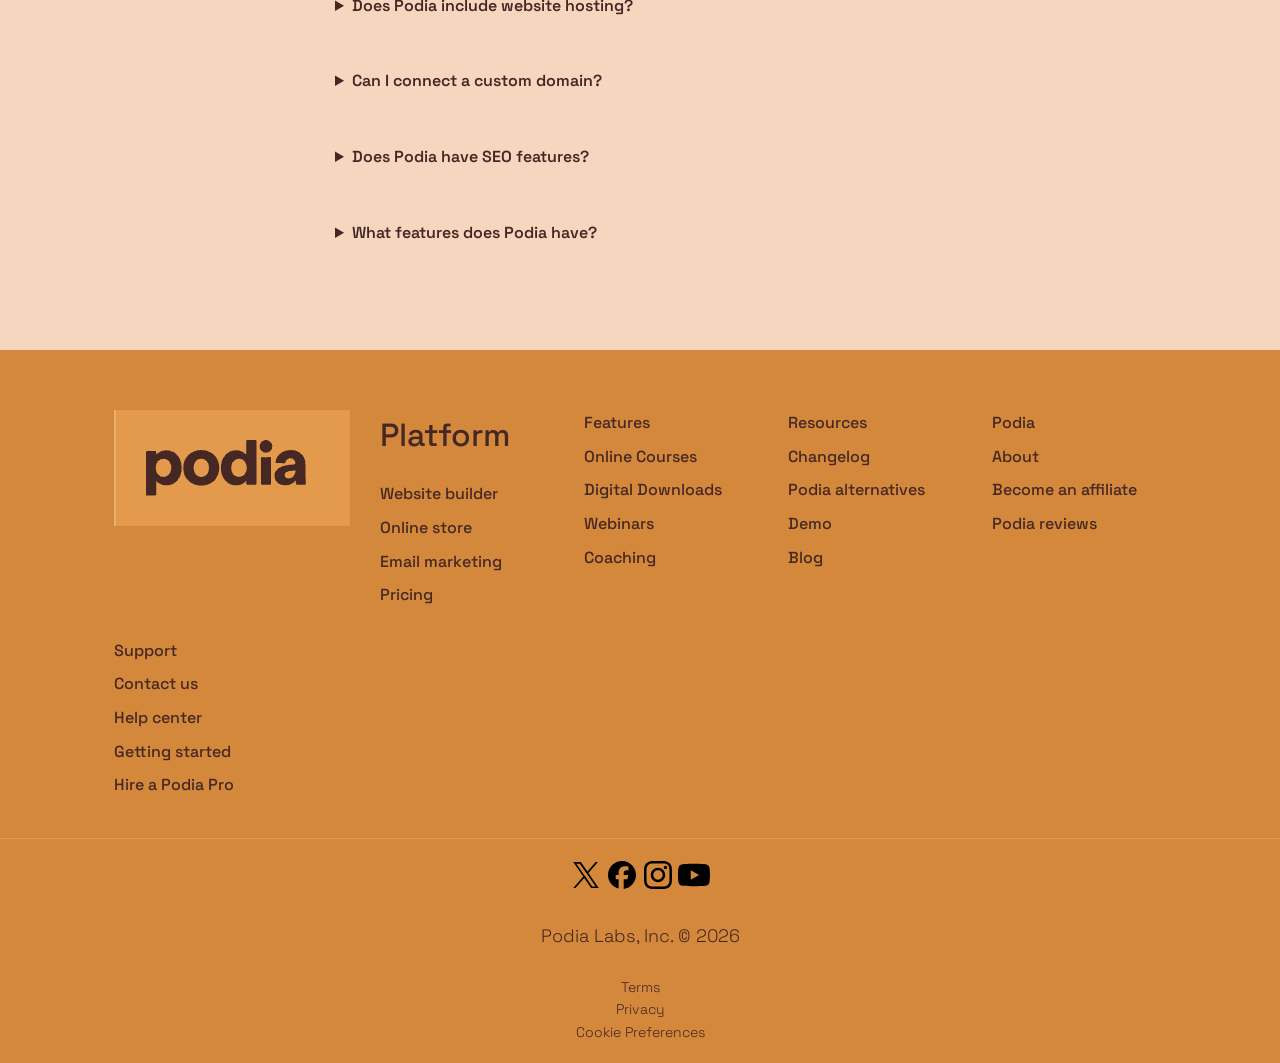
==== commit 2d558e89: "a hover & links" ====
--- a/index.html
+++ b/index.html
@@ -359,7 +359,6 @@
 
   <div class="footer-bottom">
     <div class="container">
-      <p>Podia Labs, Inc. © 2026</p>
       <svg xmlns="http://www.w3.org/2000/svg" width="32" height="32" viewBox="0 0 32 32">
         <path d="M18.42,14.009L27.891,3h-2.244l-8.224,9.559L10.855,3H3.28l9.932,14.455L3.28,29h2.244l8.684-10.095,6.936,10.095h7.576l-10.301-14.991h0Zm-3.074,3.573l-1.006-1.439L6.333,4.69h3.447l6.462,9.243,1.006,1.439,8.4,12.015h-3.447l-6.854-9.804h0Z"></path>
             </svg>
@@ -373,8 +372,8 @@
             <svg xmlns="http://www.w3.org/2000/svg" width="32" height="32" viewBox="0 0 32 32">
               <path d="M31.331,8.248c-.368-1.386-1.452-2.477-2.829-2.848-2.496-.673-12.502-.673-12.502-.673,0,0-10.007,0-12.502,.673-1.377,.37-2.461,1.462-2.829,2.848-.669,2.512-.669,7.752-.669,7.752,0,0,0,5.241,.669,7.752,.368,1.386,1.452,2.477,2.829,2.847,2.496,.673,12.502,.673,12.502,.673,0,0,10.007,0,12.502-.673,1.377-.37,2.461-1.462,2.829-2.847,.669-2.512,.669-7.752,.669-7.752,0,0,0-5.24-.669-7.752ZM12.727,20.758V11.242l8.364,4.758-8.364,4.758Z"></path>
             </svg>
-
-            <ul class="legal links">
+            <p class="credits">Podia Labs, Inc. © 2026</p>
+            <ul class="legal-links">
                 <li> <a class="link" href="#">Terms</a></li>
                 <li> <a class="link" href="#">Privacy</a></li>
                  <li> <a class="link" href="#">Cookie Preferences </a></li>
--- a/css/homepage.css
+++ b/css/homepage.css
@@ -532,4 +532,37 @@
   .grid-2 {
     grid-template-columns: 1fr;
   }
-}+}
+.credits {
+    margin-top: 25px;
+    color: #452723;
+    font-weight: 100;
+}
+.legal-links a {
+    font-weight: 200;
+    text-decoration: none;
+    color: #452723;
+}
+
+.legal-links a:hover {
+    font-weight: 200;
+    text-decoration: none;
+    color: #452723;
+    border-bottom: #452723 1px solid;
+    display: inline-block;
+    position: relative;
+    transition: width 0.3s ease-out;
+    content: '';
+}
+
+.legal-links a:hover::after {
+ width: 100%;
+}
+
+a:hover {
+    font-weight: 200;
+    text-decoration: none;
+    color: #452723;
+    border-bottom: #452723 1px solid;
+    position: relative;
+}
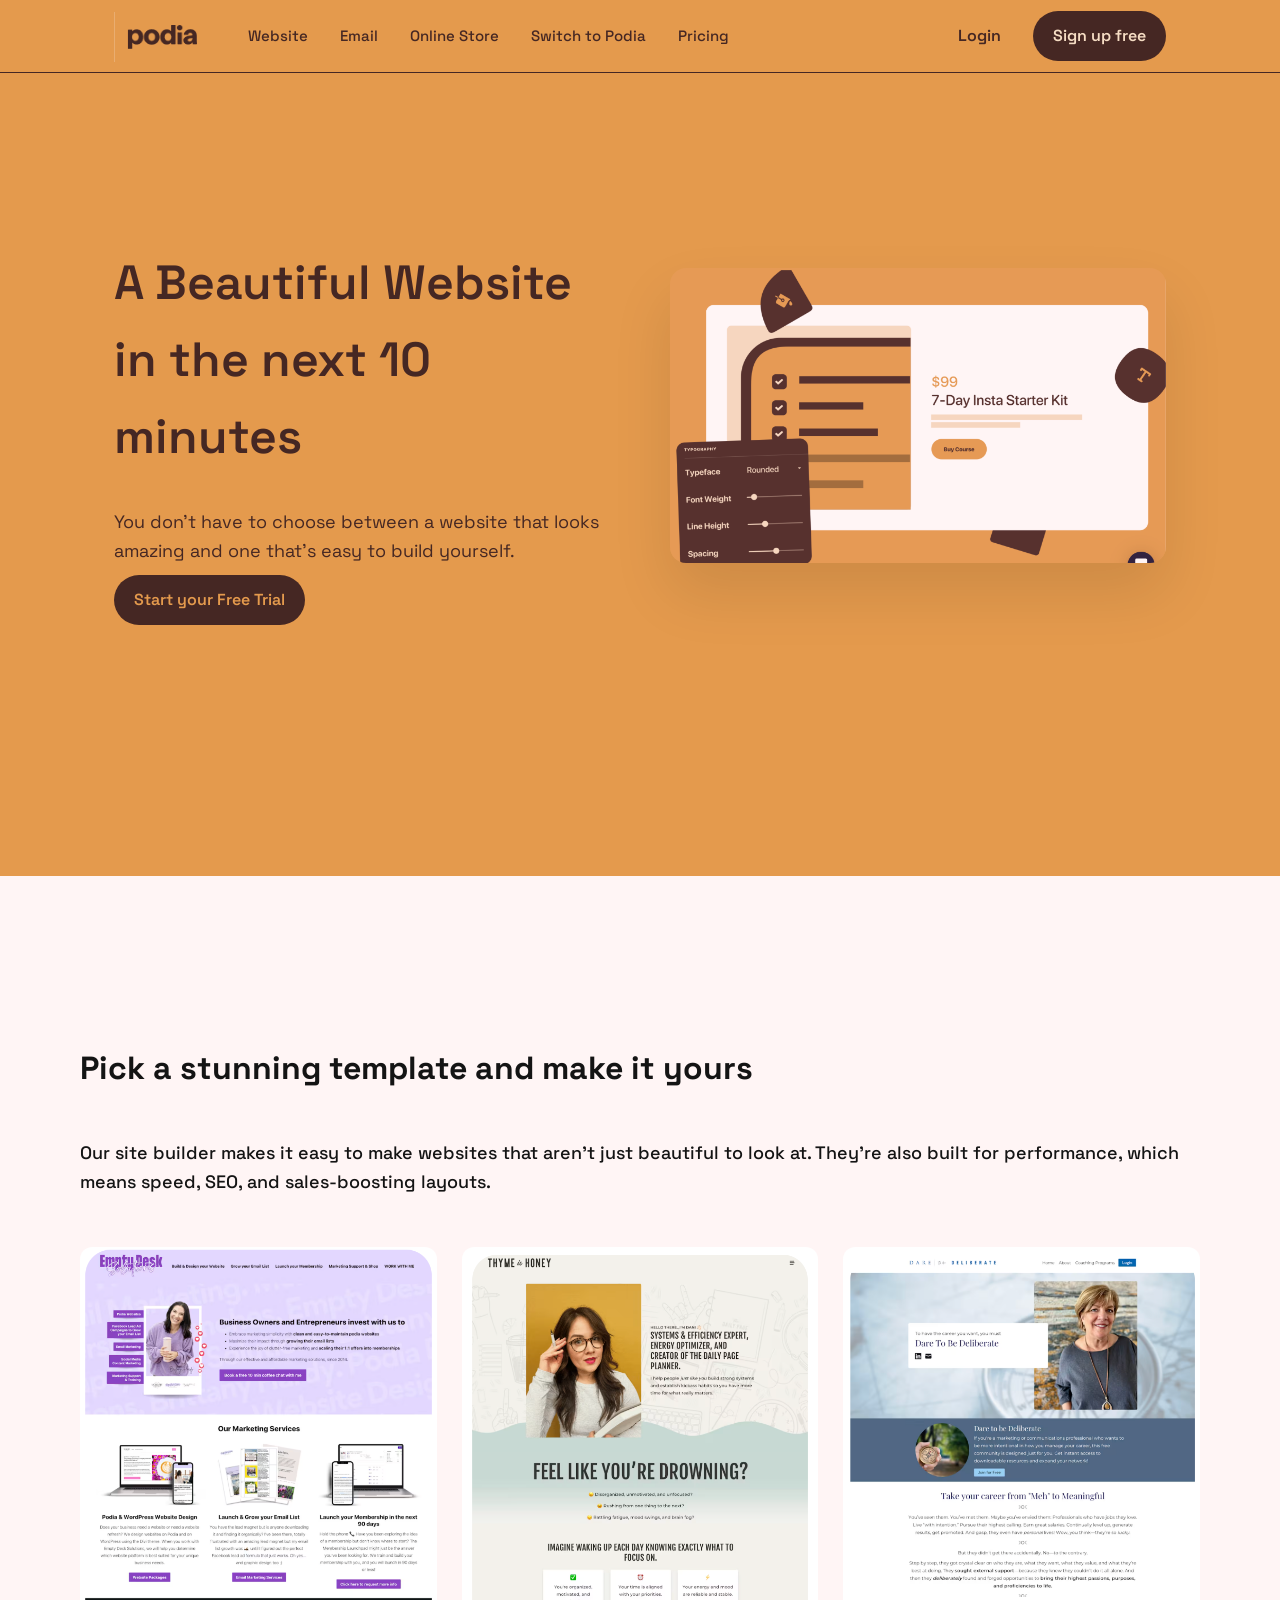
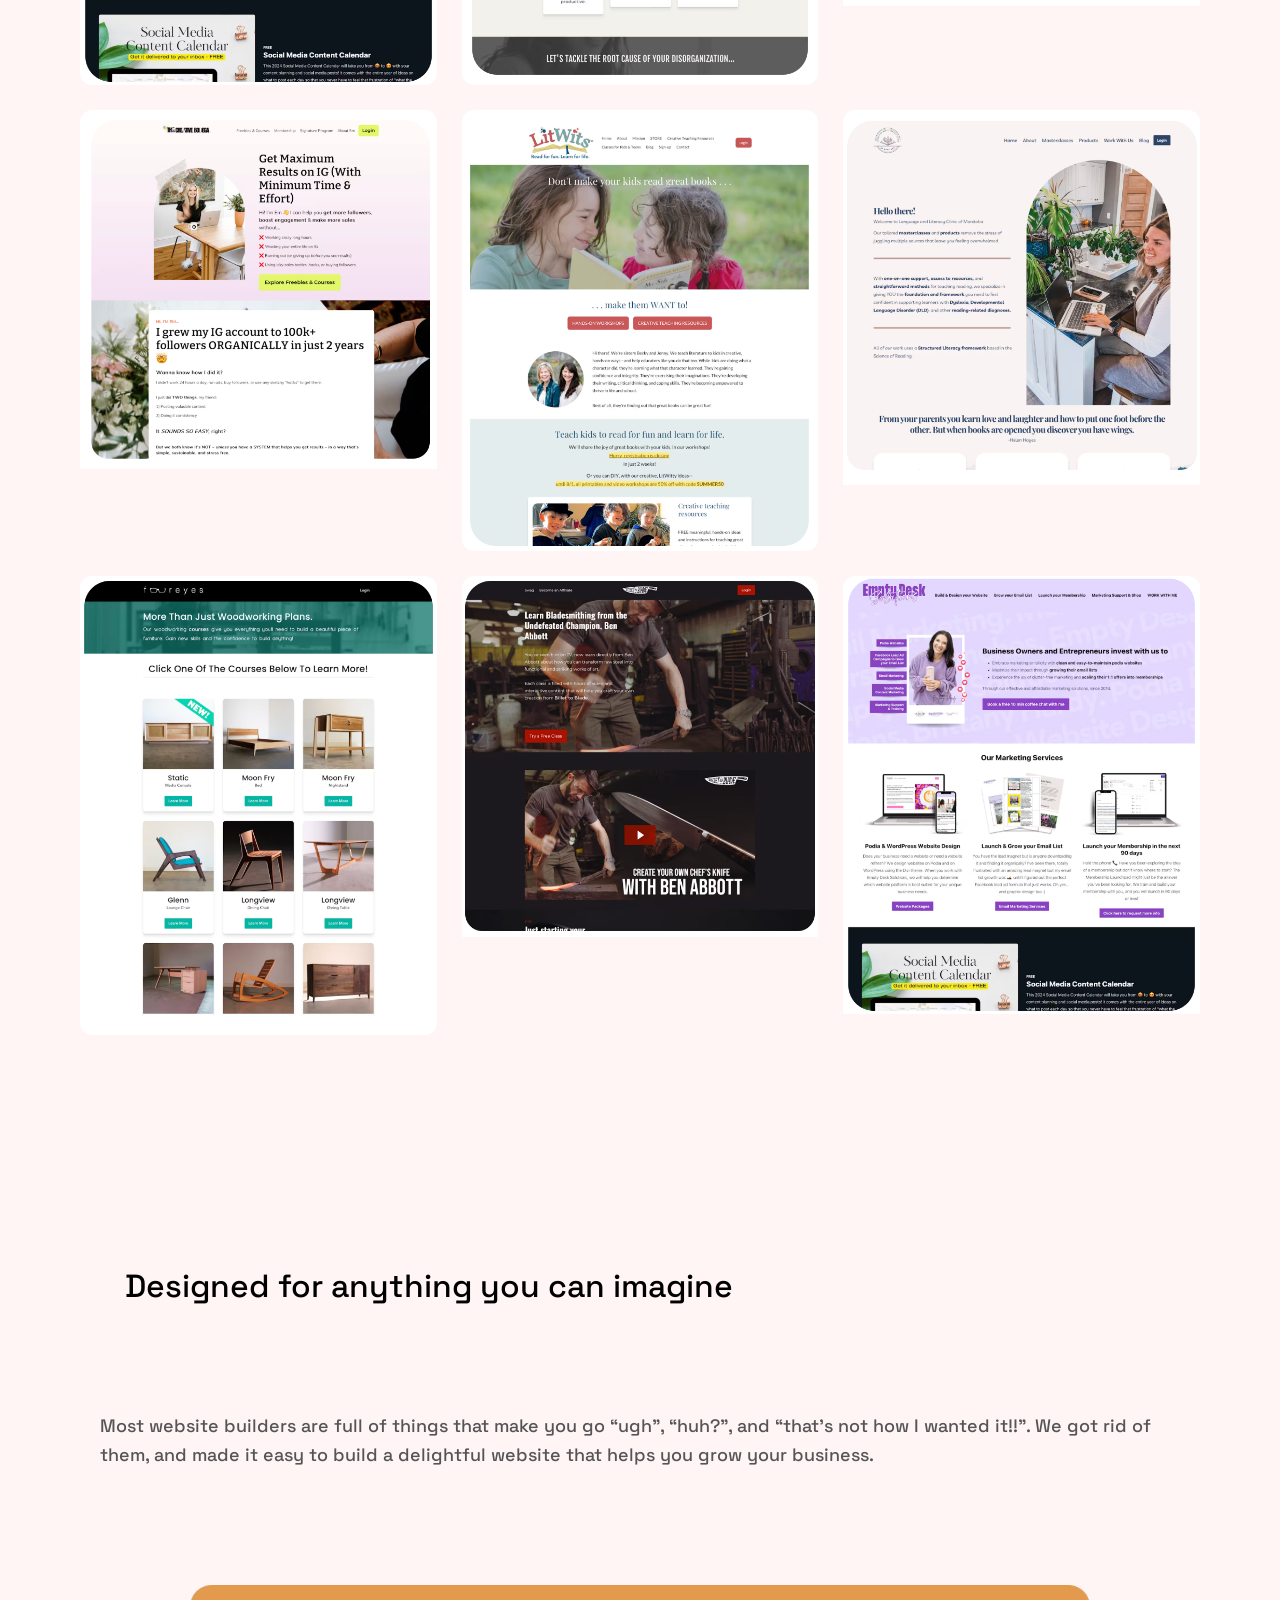
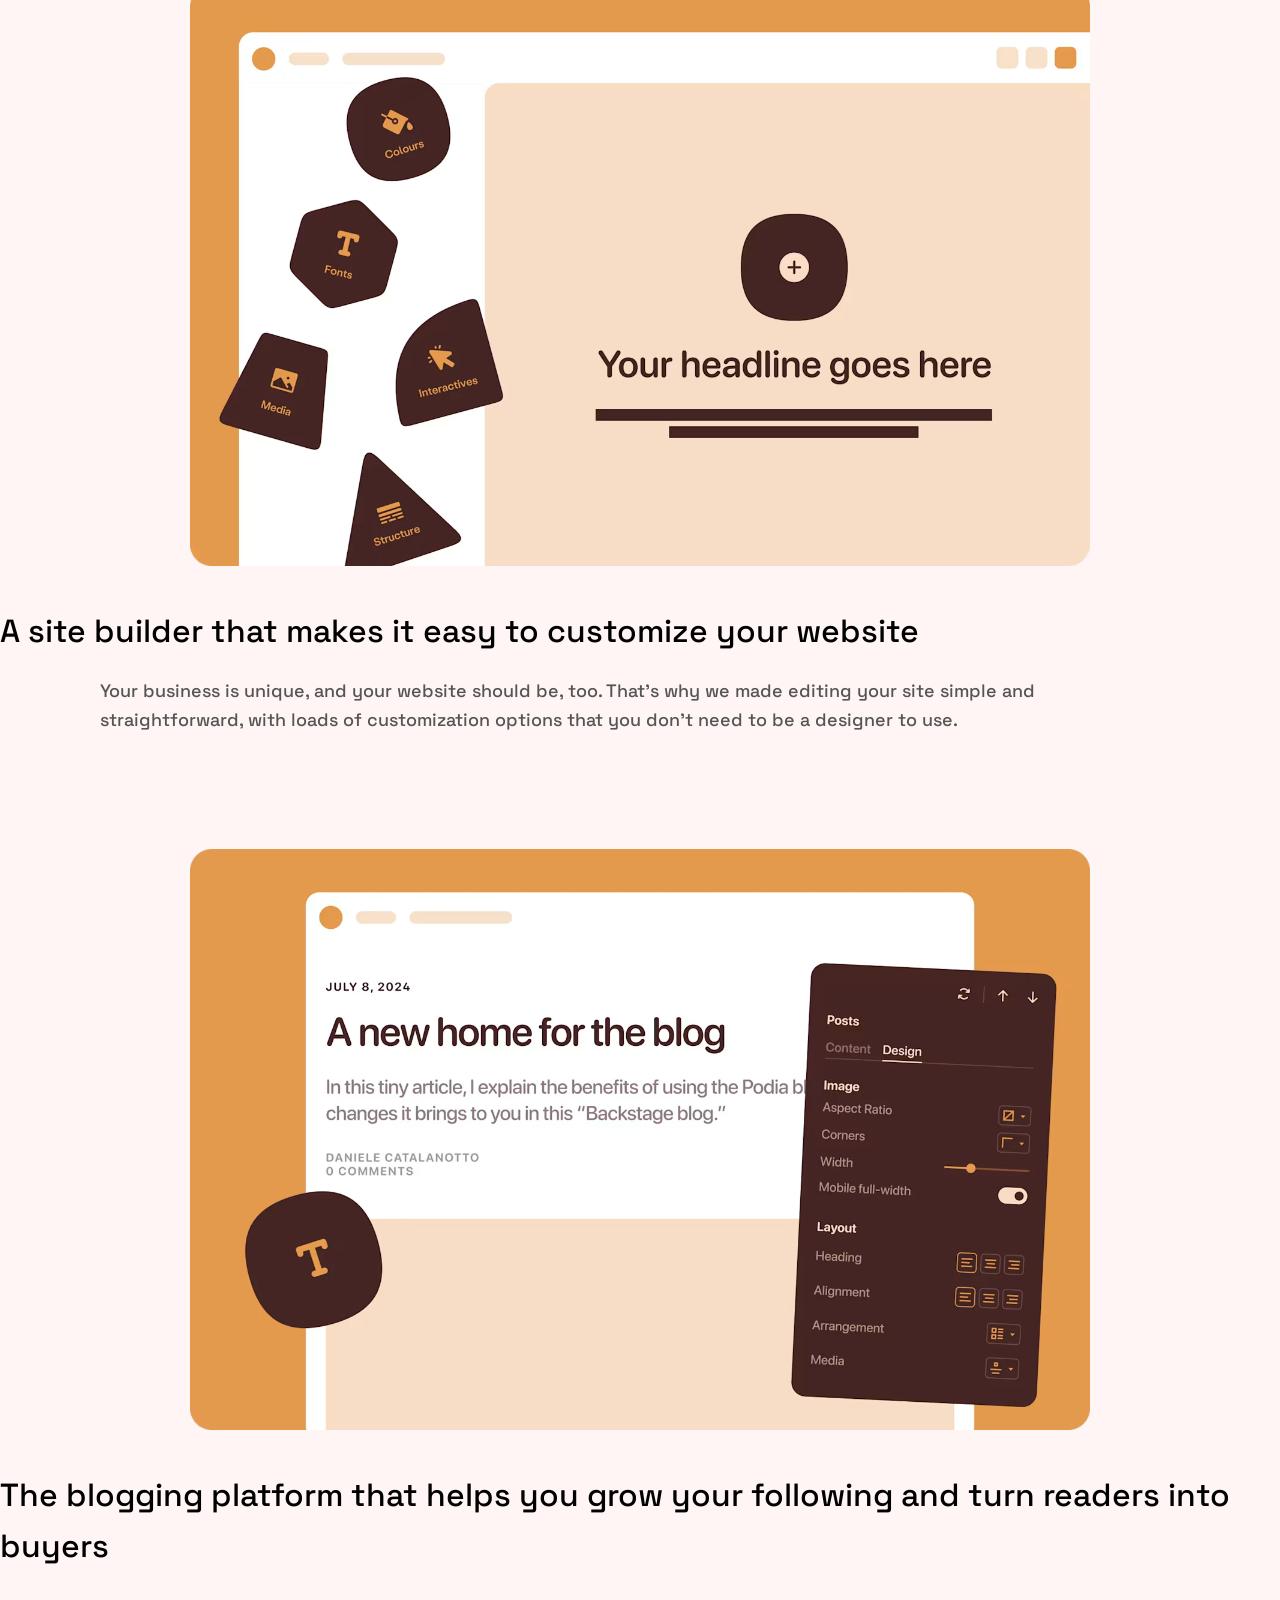
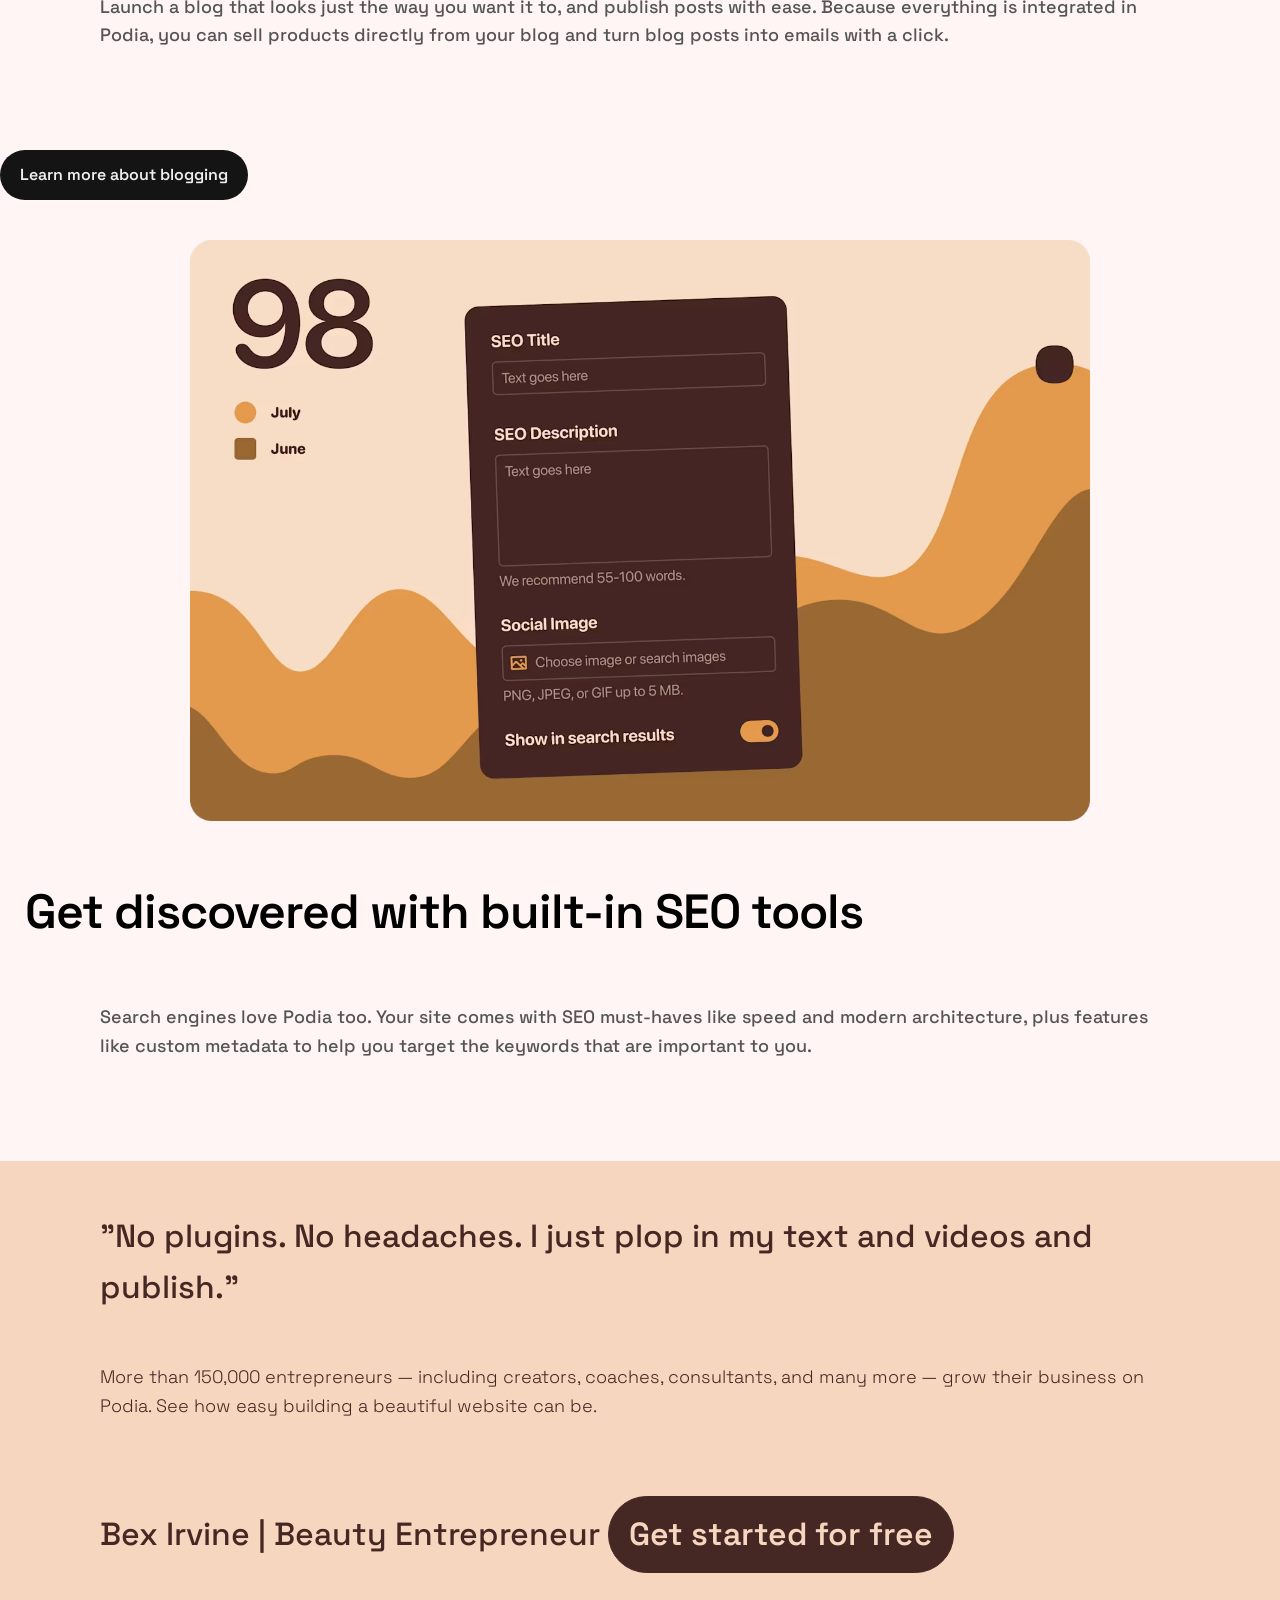
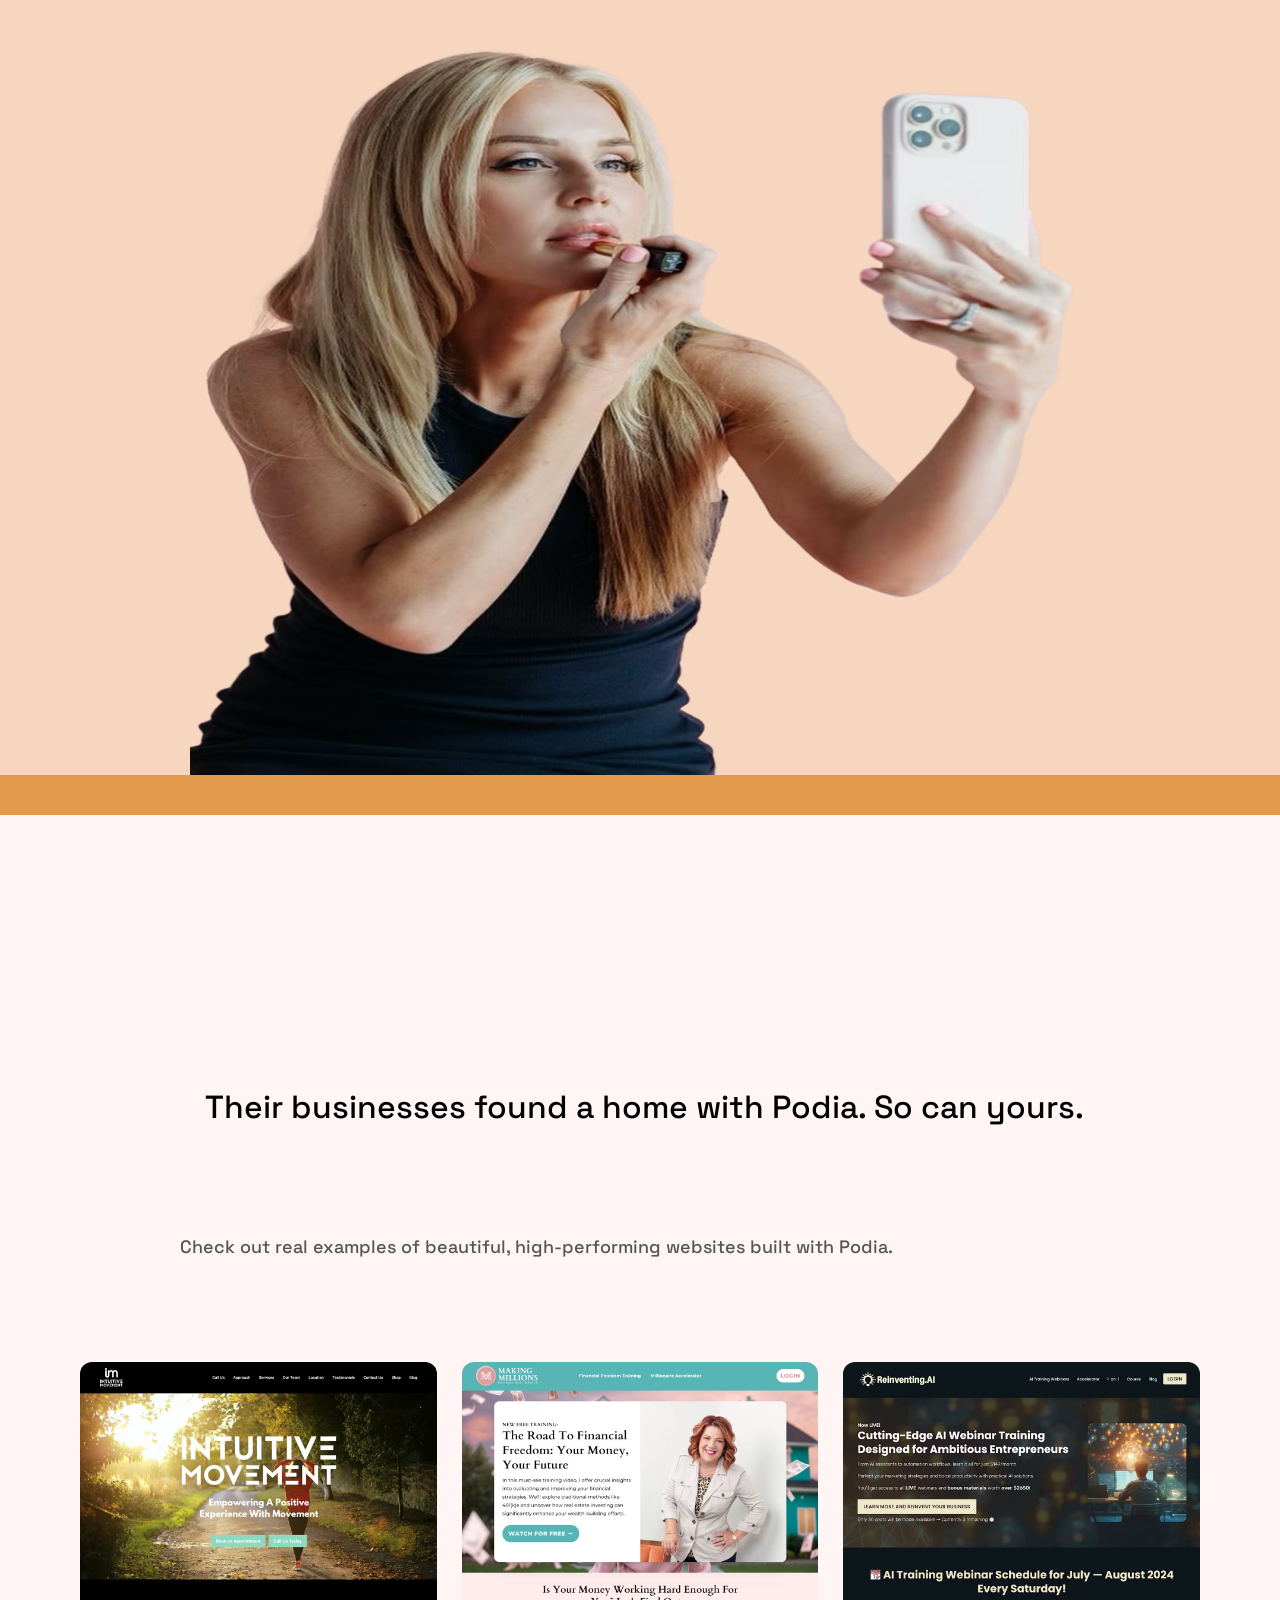
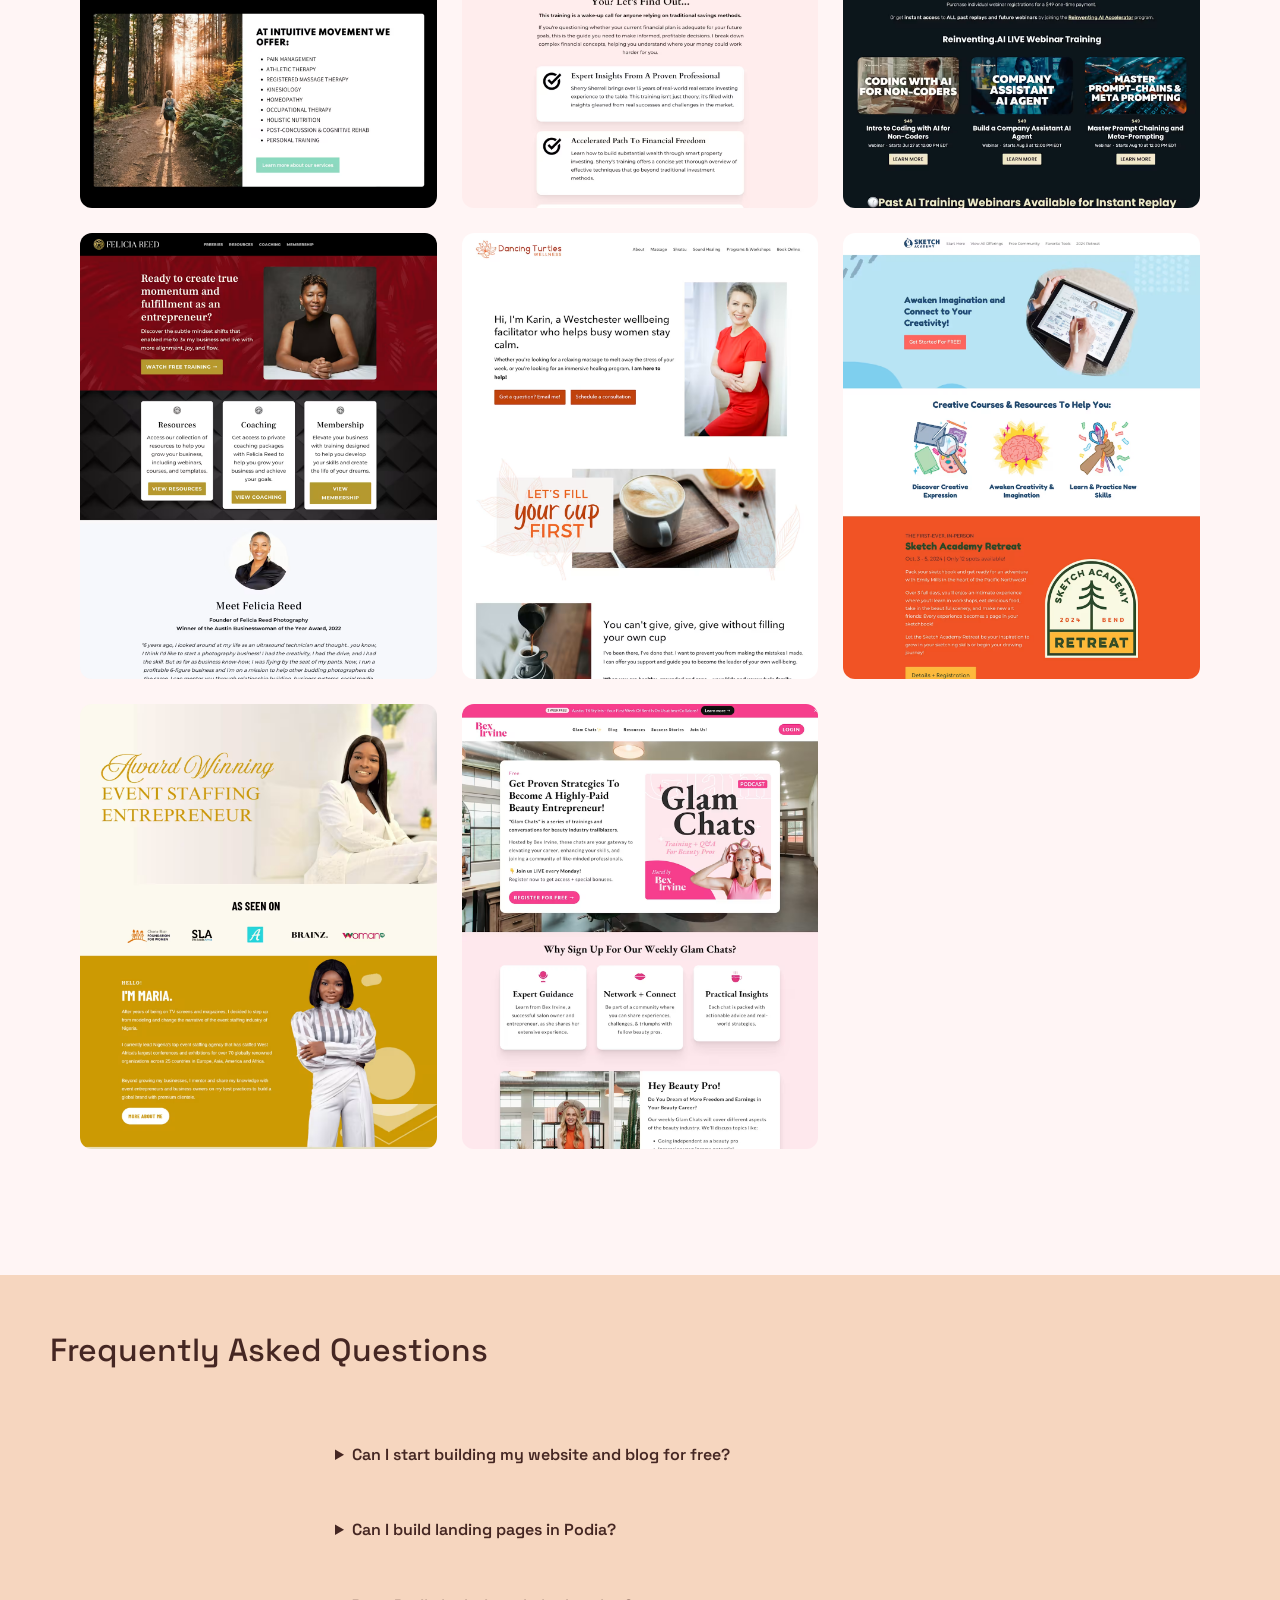
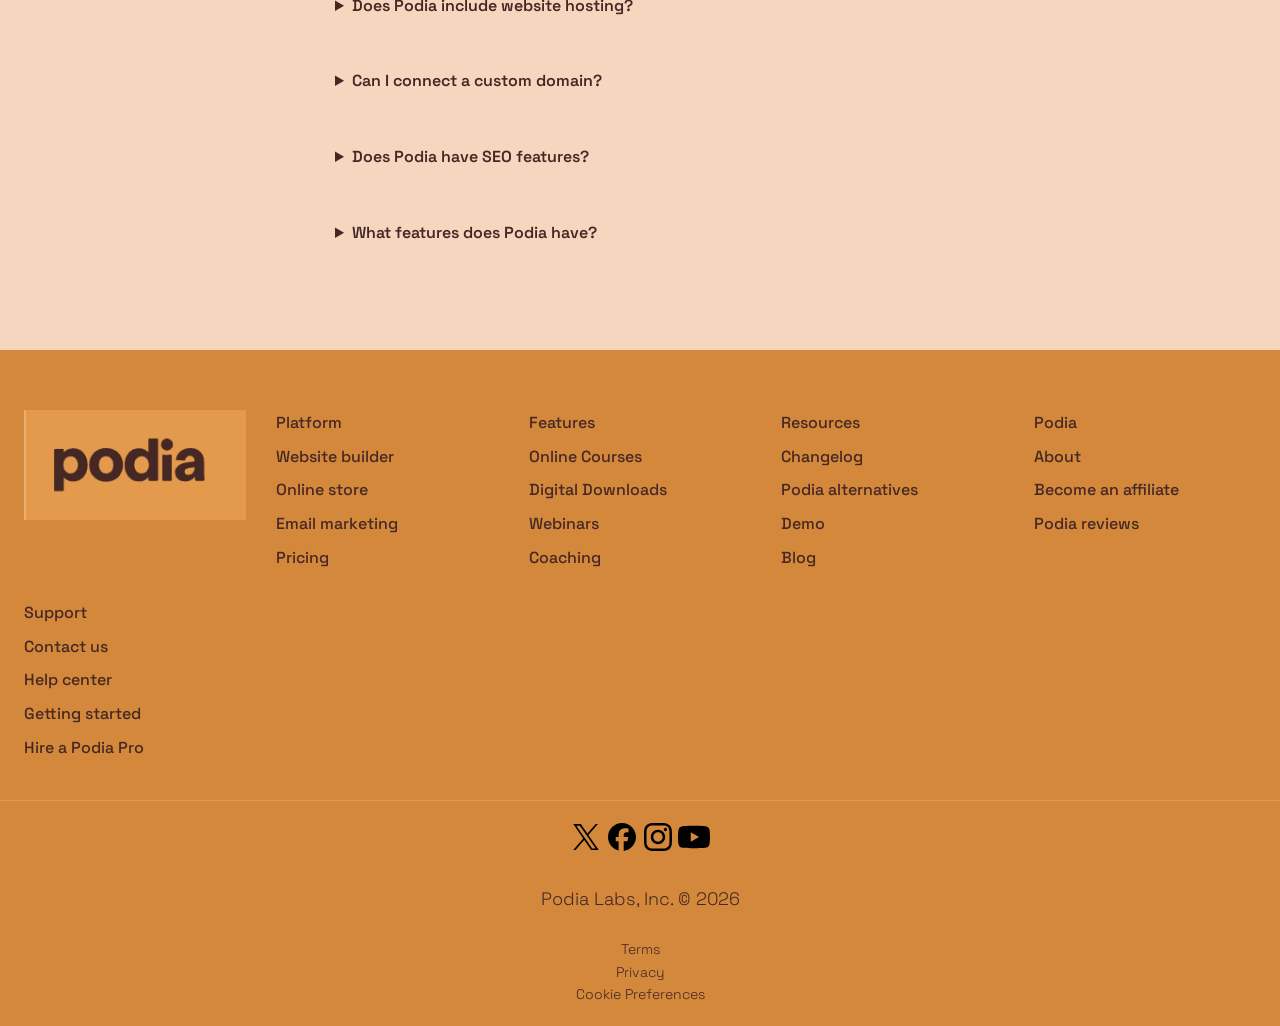
==== commit 1023455d: "footer" ====
--- a/index.html
+++ b/index.html
@@ -315,14 +315,14 @@
     </div>
 
     <!-- COLUMN -->
-    <div class="footer-col">
-   <h2>Platform</h2>
+        <div class="footer-col">
+                <h3>Platform</h3>
                 <a href="#">Website builder </a>
                 <a href="#">Online store </a>
                 <a href="#">Email marketing </a>
                 <a href="#">Pricing </a>
                 </div>
-                 <div class="footer-col">
+             <div class="footer-col">
                 <h3>Features</h3>
                 <a href="#">Online Courses </a>
                 <a href="#">Digital Downloads </a>
@@ -330,7 +330,7 @@
                 <a href="#">Coaching </a>
                 </div>
 
-                <div class="footer-col">
+            <div class="footer-col">
                     <h3>Resources</h3>
                     <a href="#">Changelog </a>
                     <a href="#">Podia alternatives </a>
@@ -338,7 +338,7 @@
                     <a href="#">Blog </a>
                     </div>
 
-                <div class="footer-col">
+            <div class="footer-col">
                     <h3>Podia</h3>
                     <a href="#">About </a>
                     <a href="#">Become an affiliate </a>
--- a/css/homepage.css
+++ b/css/homepage.css
@@ -491,12 +491,16 @@
   background: #D3883C;
   color: #452723;
   padding-top: 60px;
+  max-width: 100%;
+  overflow-wrap: break-word;
 }
 
 .footer-grid {
   display: grid;
   grid-template-columns: repeat(5, 1fr);
   gap: 30px;
+  max-width: 100%;
+  overflow-wrap: break-word;
 }
 
 .footer-col a {
@@ -518,6 +522,11 @@
   font-size: 14px;
 }
 
+.footer-branding img {
+    max-width: 100%;
+    overflow-wrap: break-word;
+}
+
 
 @media (max-width: 900px) {
   .hero-inner {
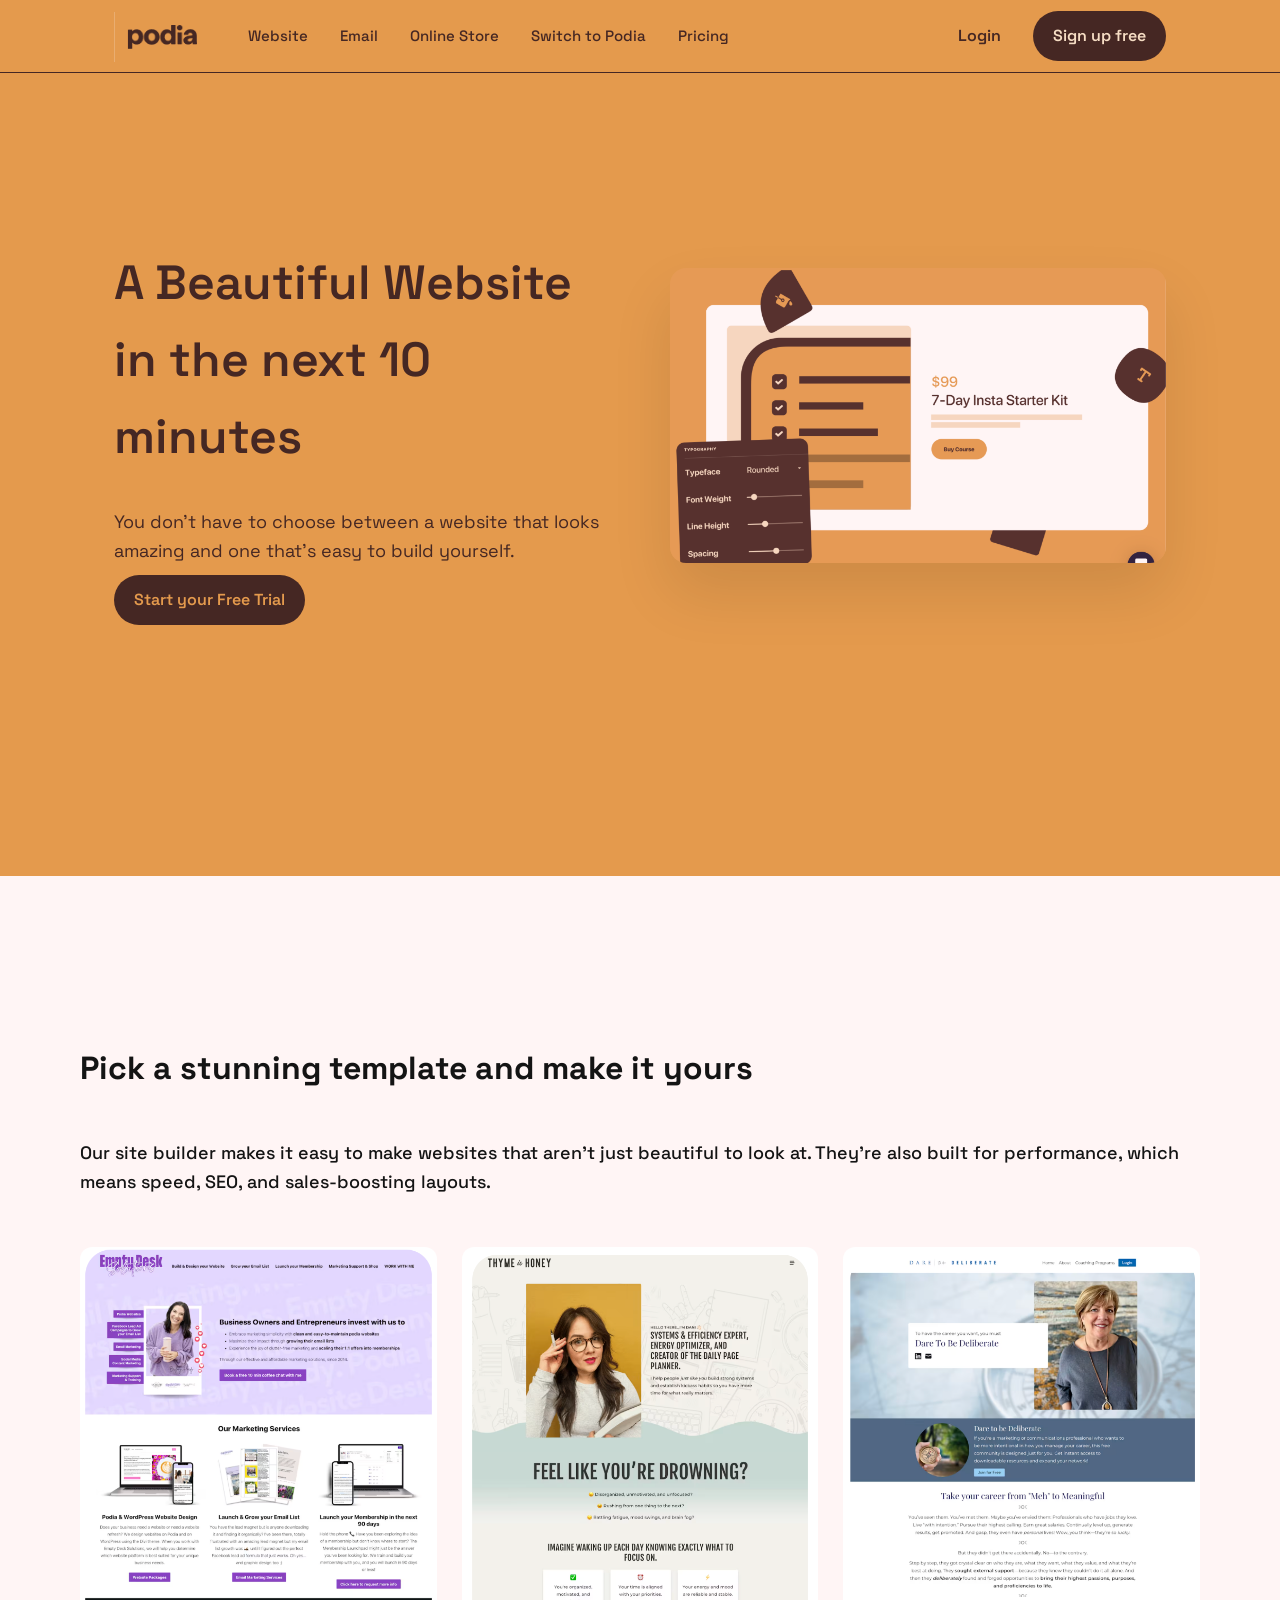
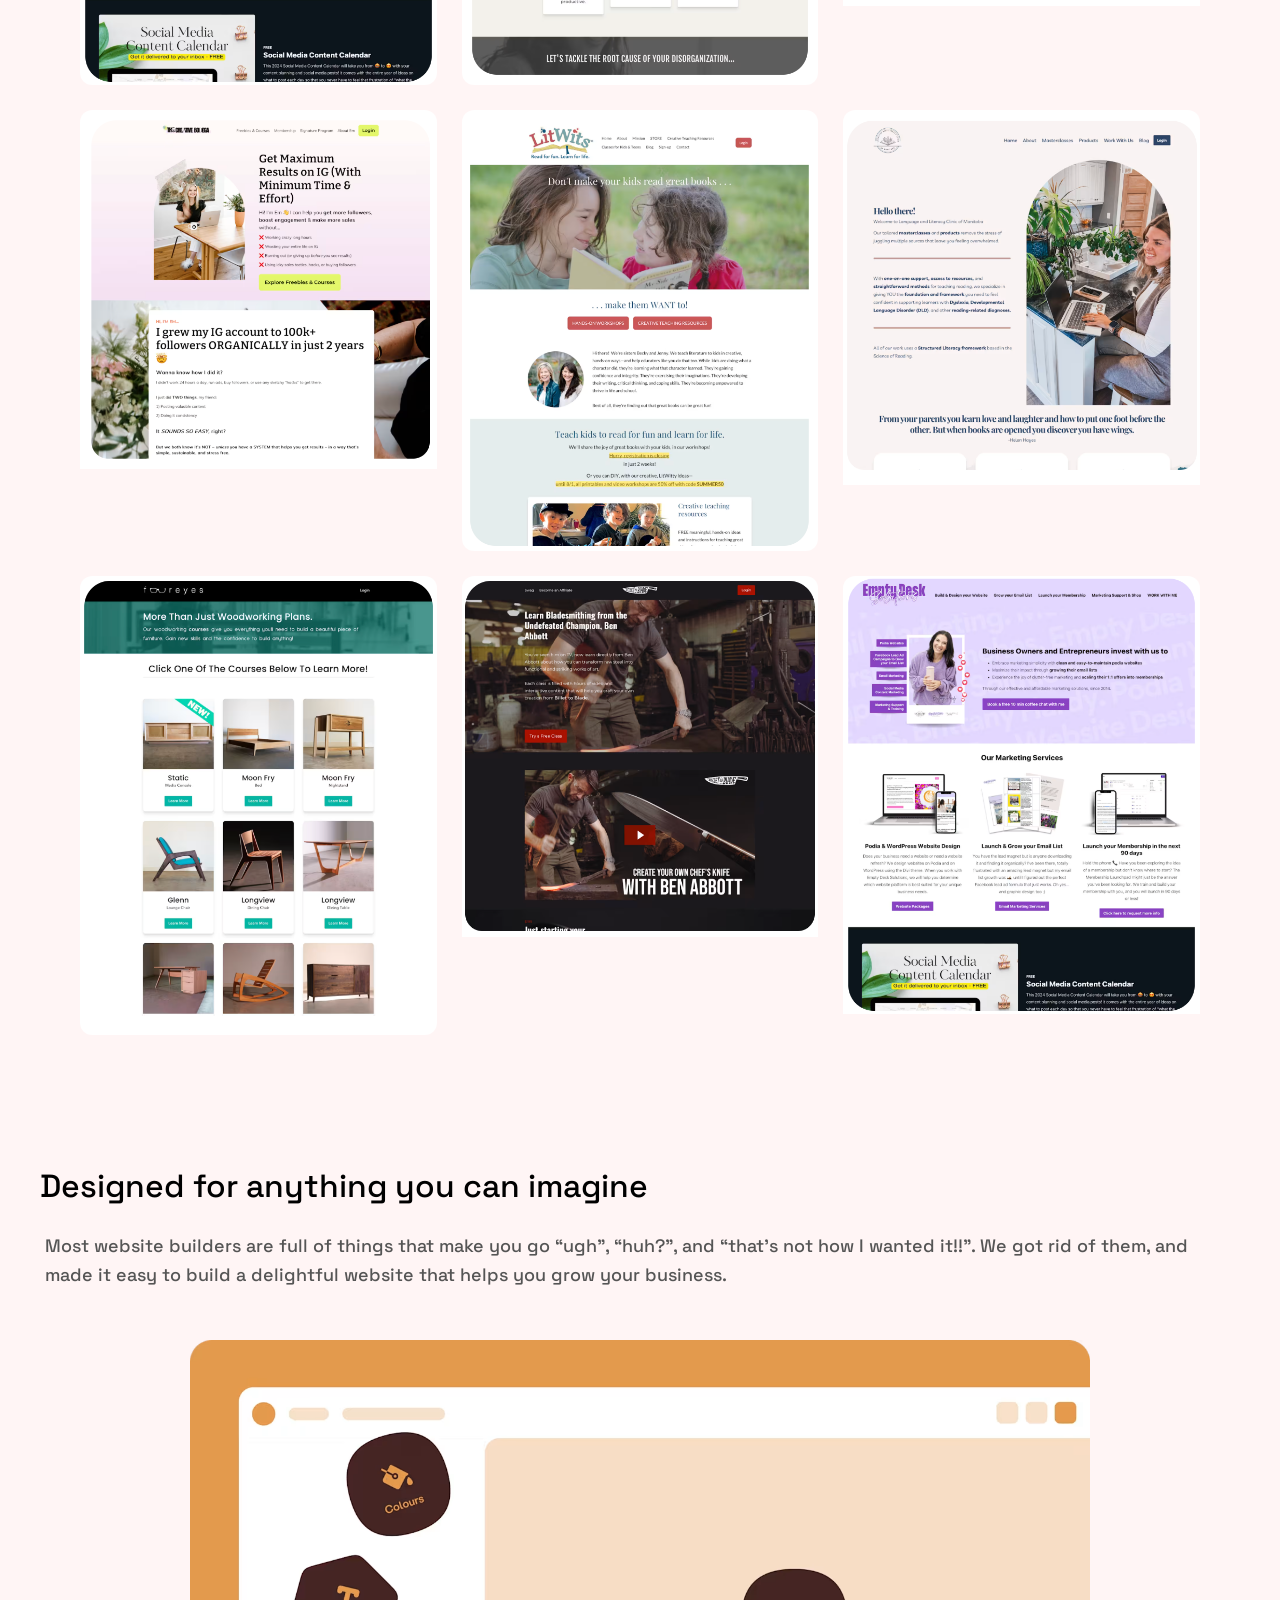
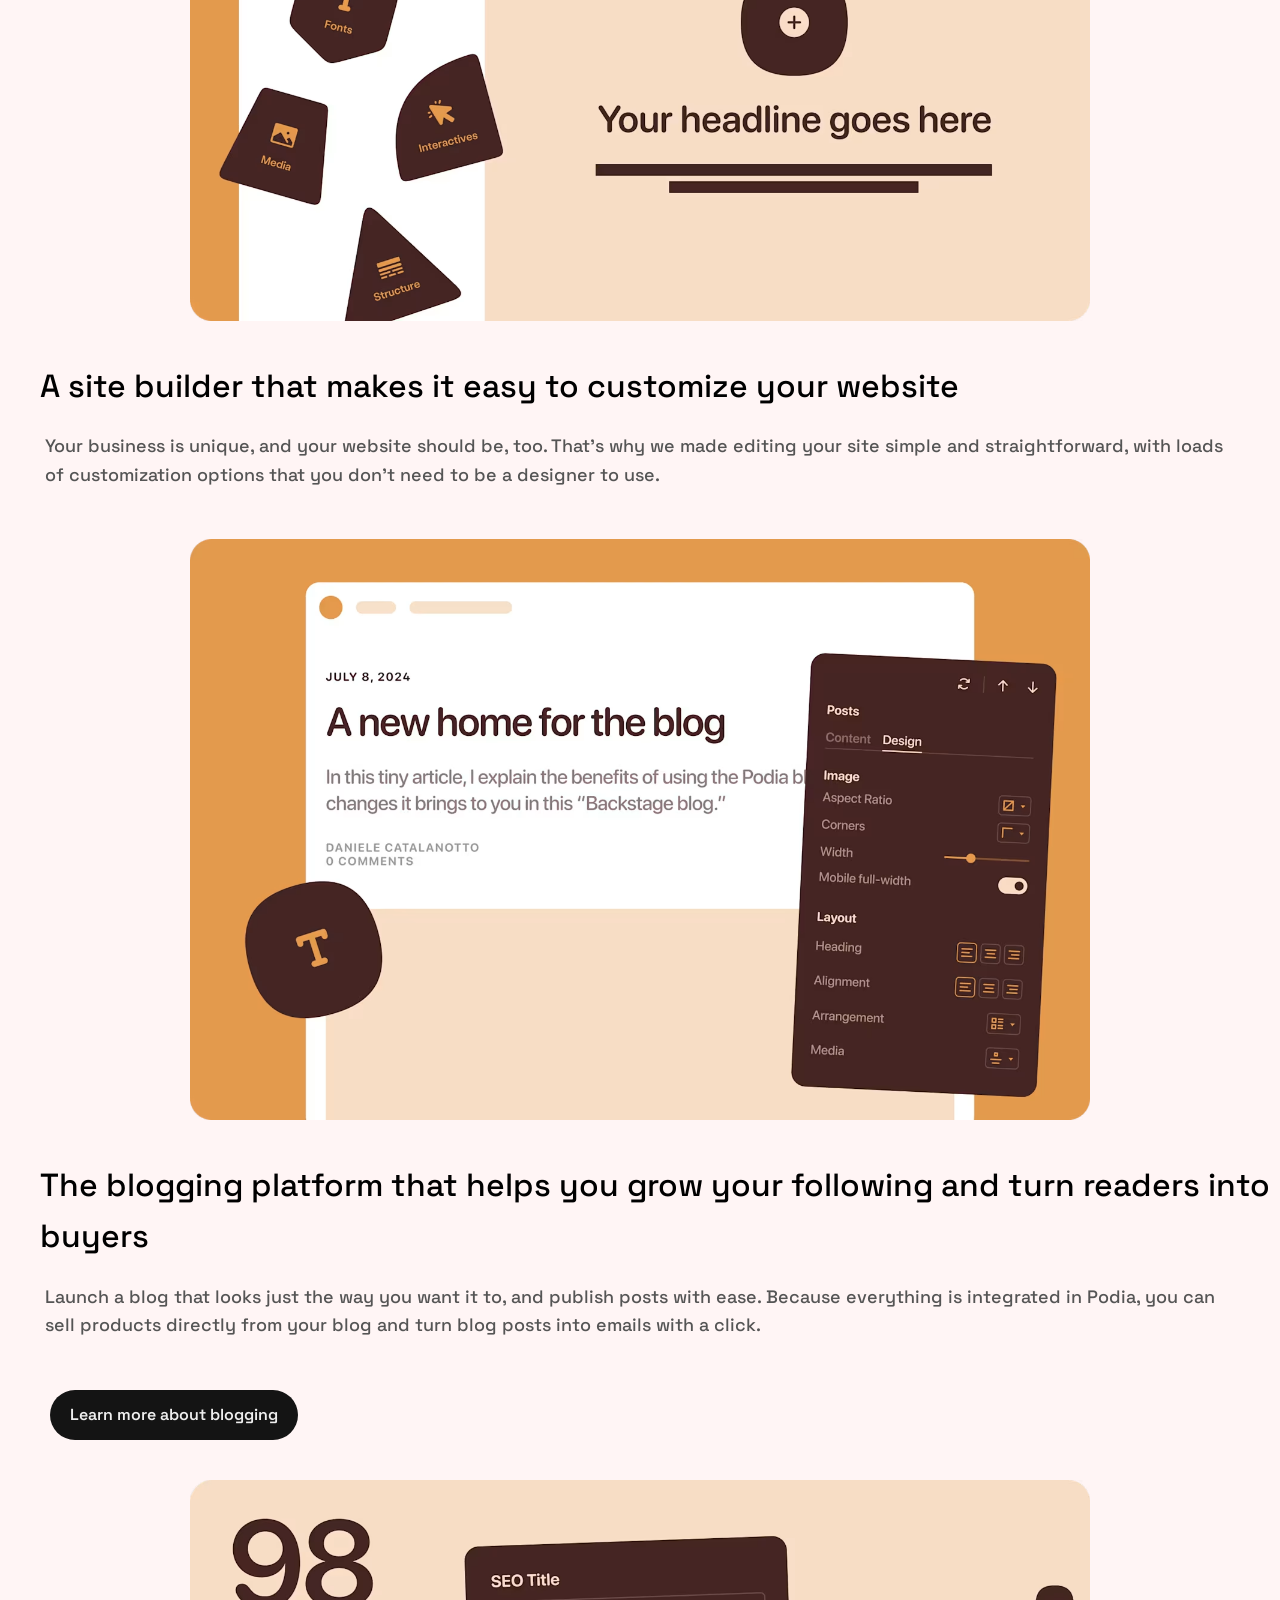
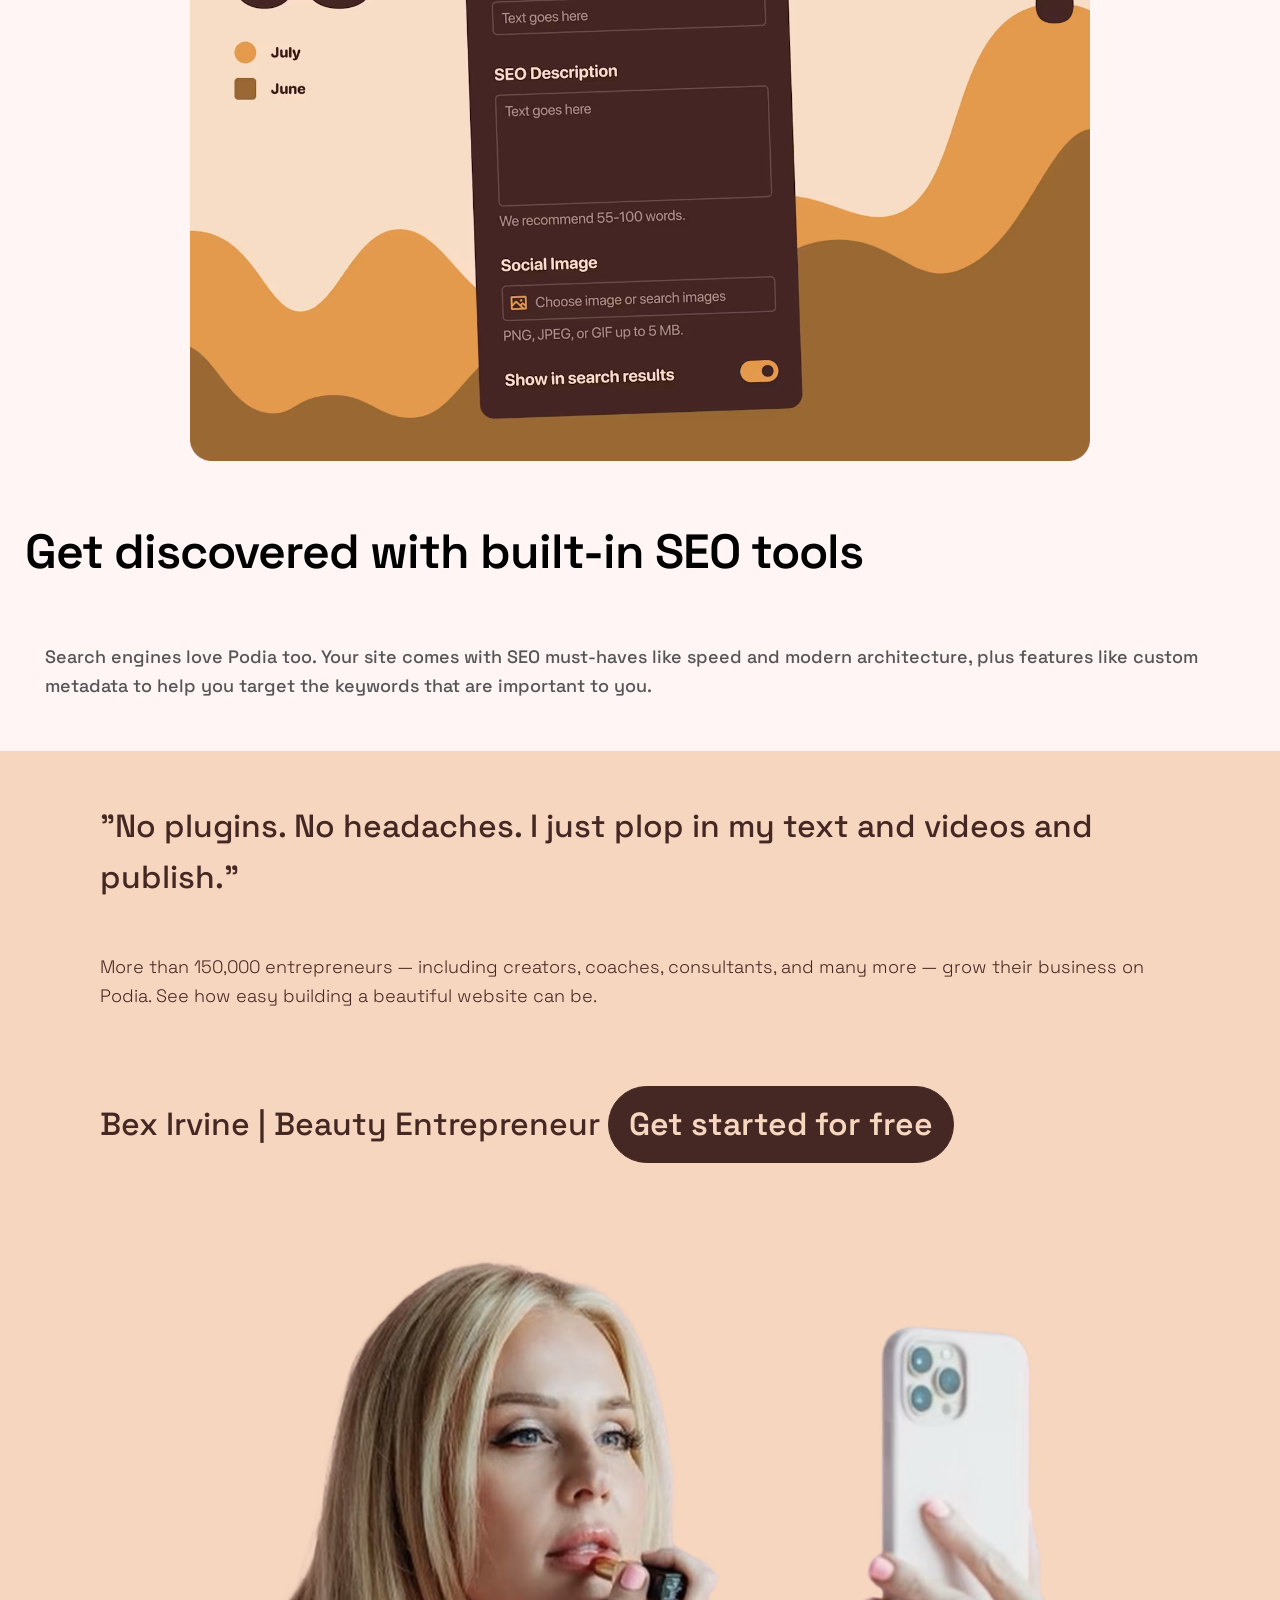
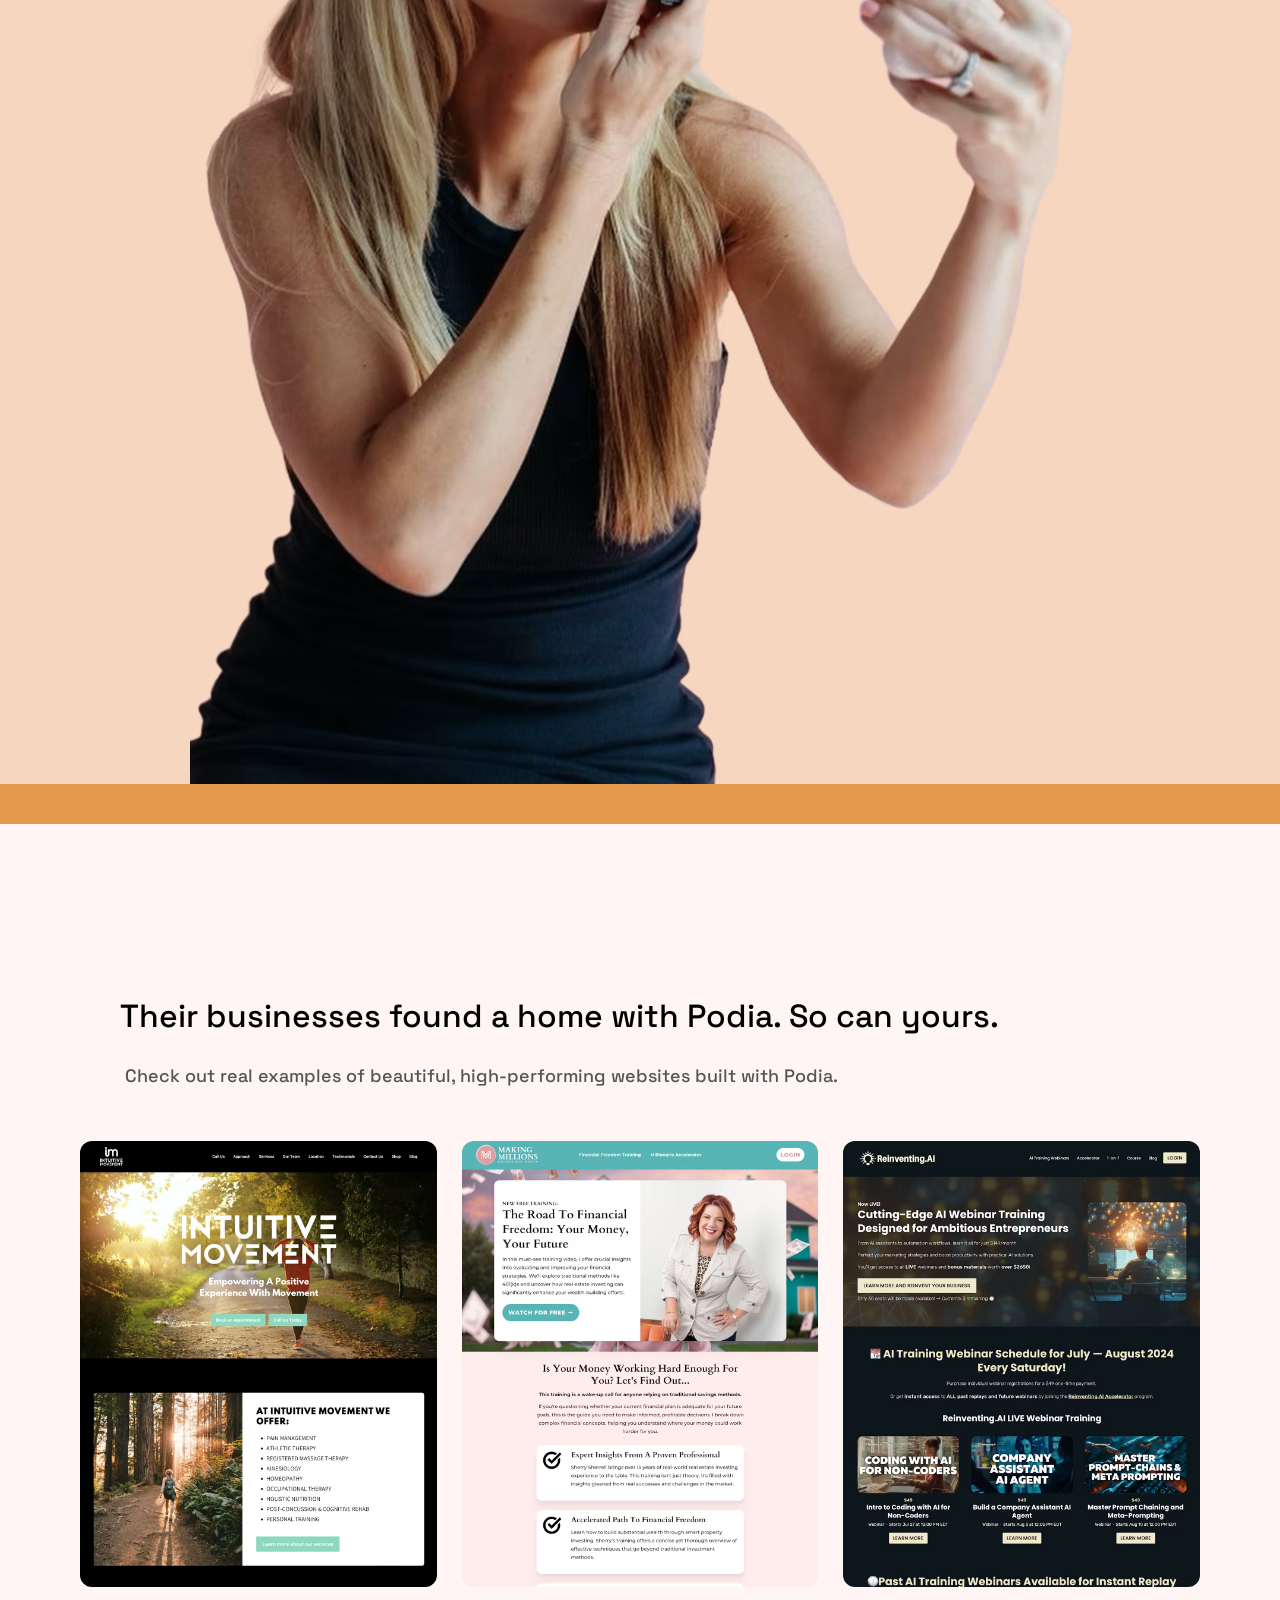
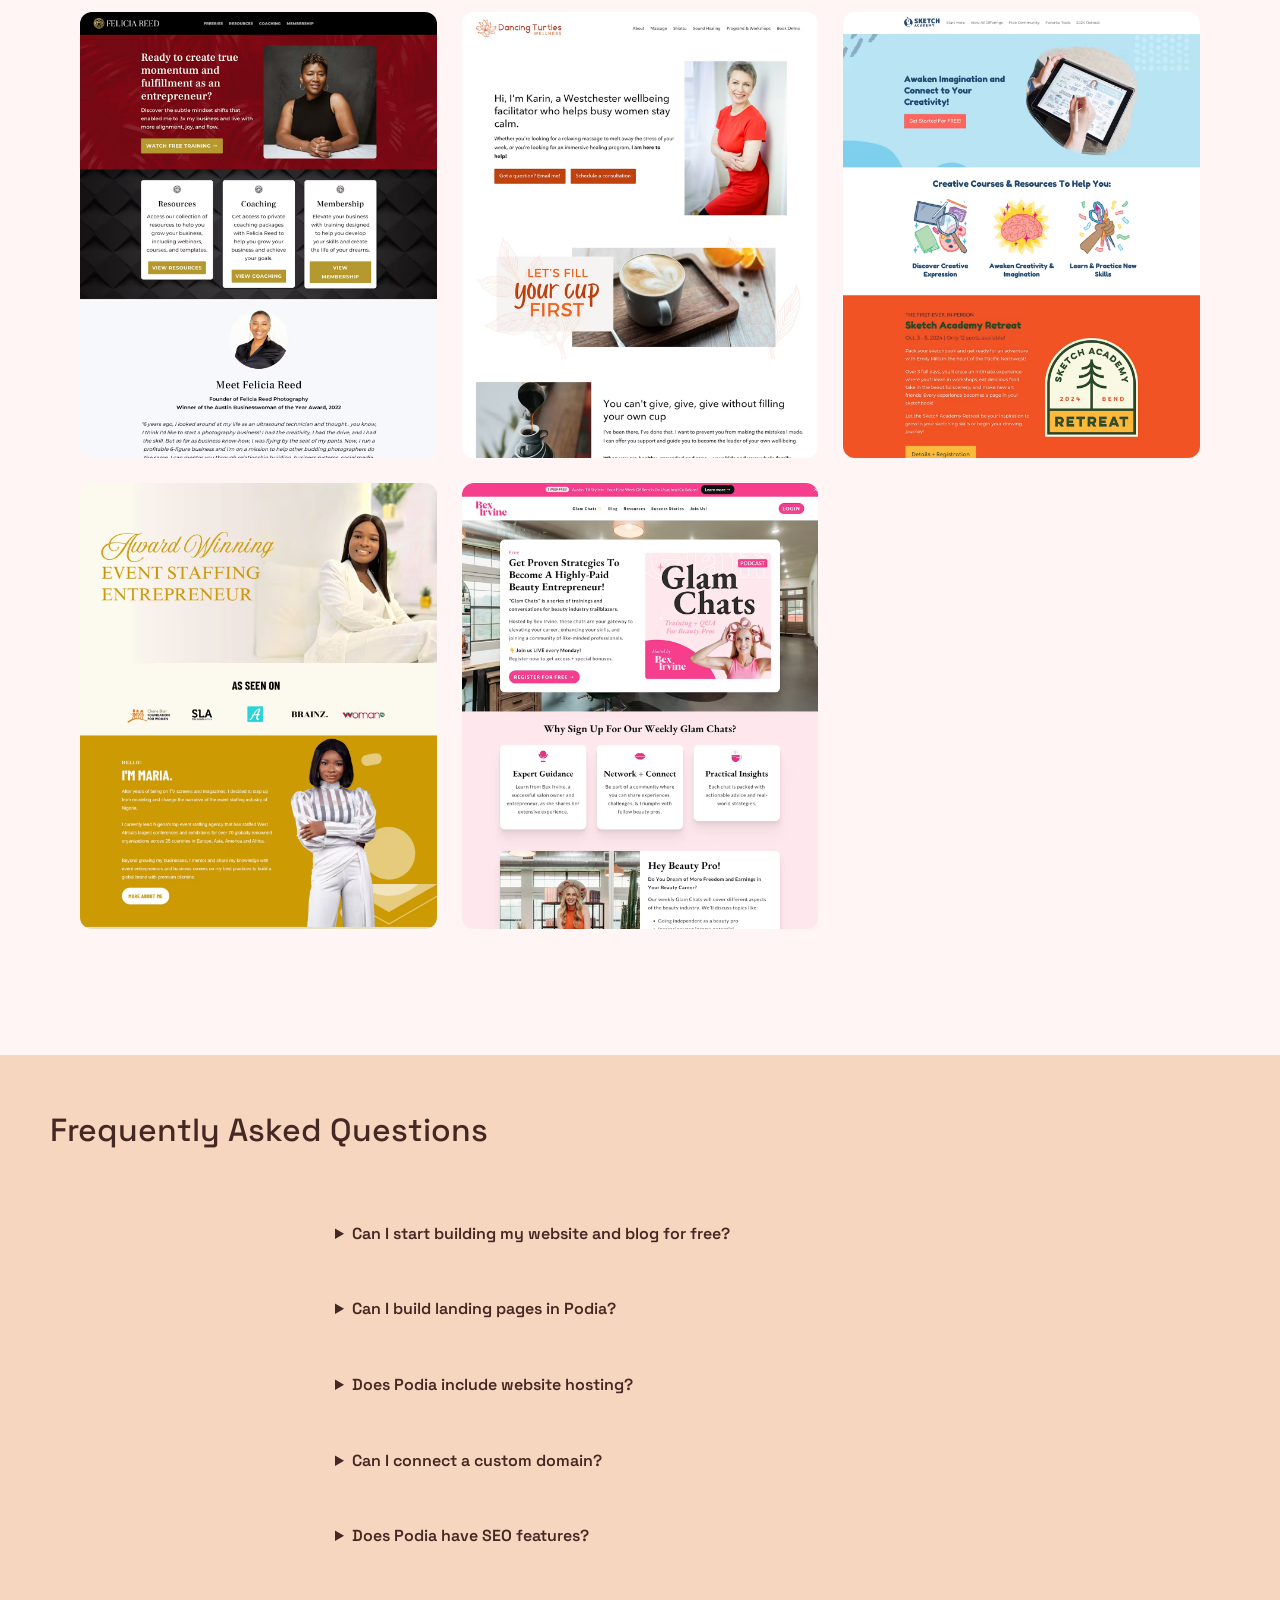
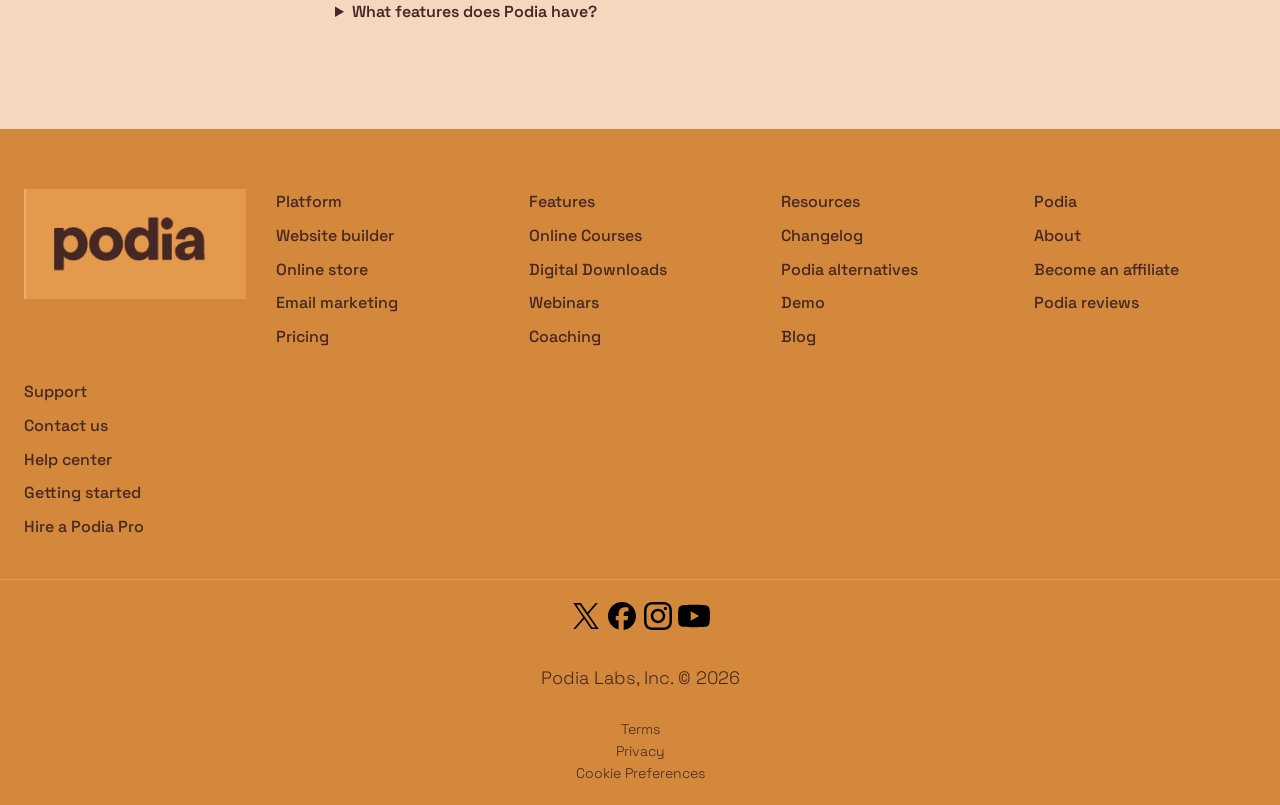
==== commit ca3afb6e: "hover" ====
--- a/index.html
+++ b/index.html
@@ -157,14 +157,14 @@
   </section>
 
   <div class="header-images">
-    <h2 class="header-images-h2">Designed for anything you can imagine</h2>
+    <h2 class="headerh2">Designed for anything you can imagine</h2>
     <p class="header-images-p">Most website builders are full of things that make you go “ugh”, “huh?”, and “that’s not how I wanted it!!”. We got rid of them, and made it easy to build a delightful website that helps you grow your business.</p>
     <img srcset="components/homeimg/site-builder.avif" src="components/homeimg/site-builder.avif" alt="headline hero image">
 
-    <h2 class-="header-images-h2">A site builder that makes it easy to customize your website</h2>
+    <h2 class="headerh2">A site builder that makes it easy to customize your website</h2>
     <p class="header-images-p">Your business is unique, and your website should be, too. That’s why we made editing your site simple and straightforward, with loads of customization options that you don’t need to be a designer to use.</p>
     <img srcset="components/homeimg/blogging-platform.avif" src="components/homeimg/blogging-platform.avif" alt="blogging image">
-     <h2 class-="header-images-h2">The blogging platform that helps you grow your following and turn readers into buyers</h2>
+     <h2 class="headerh2">The blogging platform that helps you grow your following and turn readers into buyers</h2>
     <p class="header-images-p">Launch a blog that looks just the way you want it to, and publish posts with ease. Because everything is integrated in Podia, you can sell products directly from your blog and turn blog posts into emails with a click.</p>
     <a class="btn btn-primary blog">Learn more about blogging</a>
      <img srcset="components/homeimg/seo-tools.avif" src="components/homeimg/seo-tools.avif" alt="seo tools image">
@@ -185,7 +185,7 @@
     <!-- GALLERY 2 -->
 <section class="gallery section">
     <div class="container-body-grid">
-        <h2 class="header-images-h2">Their businesses found a home with Podia. So can yours.</h2>
+        <h2 class="headerh2">Their businesses found a home with Podia. So can yours.</h2>
         <p class="header-images-p">Check out real examples of beautiful, high-performing websites built with Podia.</p>
         <ul class="gallery-grid">
             <li>
--- a/css/homepage.css
+++ b/css/homepage.css
@@ -204,6 +204,13 @@
 .btn-signup {
   background: #452723;
   color: #F6DDC4;
+}
+
+.btn-signup:hover {
+ color: #452723;
+ background-color: #F6D6BF;
+ font-weight: 600;
+  transition: all 0.5s ease-out;
 }
 
 
@@ -388,17 +395,19 @@
 
 .header-images-h2 {
     background-color: #FFF5F5;
-    margin: 0;
-    padding: 100px; 
-    padding-left: 125px;
-
-}
-
+    padding: 20px;
+
+}
+
+.headerh2 {
+    padding-left: 40px;
+
+}
 .header-images-p {
-    padding-left: 100px;
-    padding-right: 100px;
-    padding-bottom: 75px;
+    margin-left: 45px;
     background-color: #FFF5F5;
+    margin-right: 45px;
+    margin-bottom: 50px;
 }
 
 .header-images {
@@ -409,6 +418,10 @@
     background-color: #141414;
     color: #eee;
 
+}
+
+.btn.btn-primary.blog {
+ margin-left: 50px;
 }
 
 
@@ -427,7 +440,10 @@
 
 .bex-img {
     width: 581px;
-    height: 762px;
+    height: auto;
+    max-height: 100%;
+    max-width: 100%;
+    display: block;
     
 }
 
@@ -449,6 +465,13 @@
     margin-top: 50px;
     size: 20px;
 }
+
+.bexbtn a:hover {
+    background-color: #452723;
+    color: #F6D6BF;
+    
+}
+
 
 /* =========================
    FAQ
